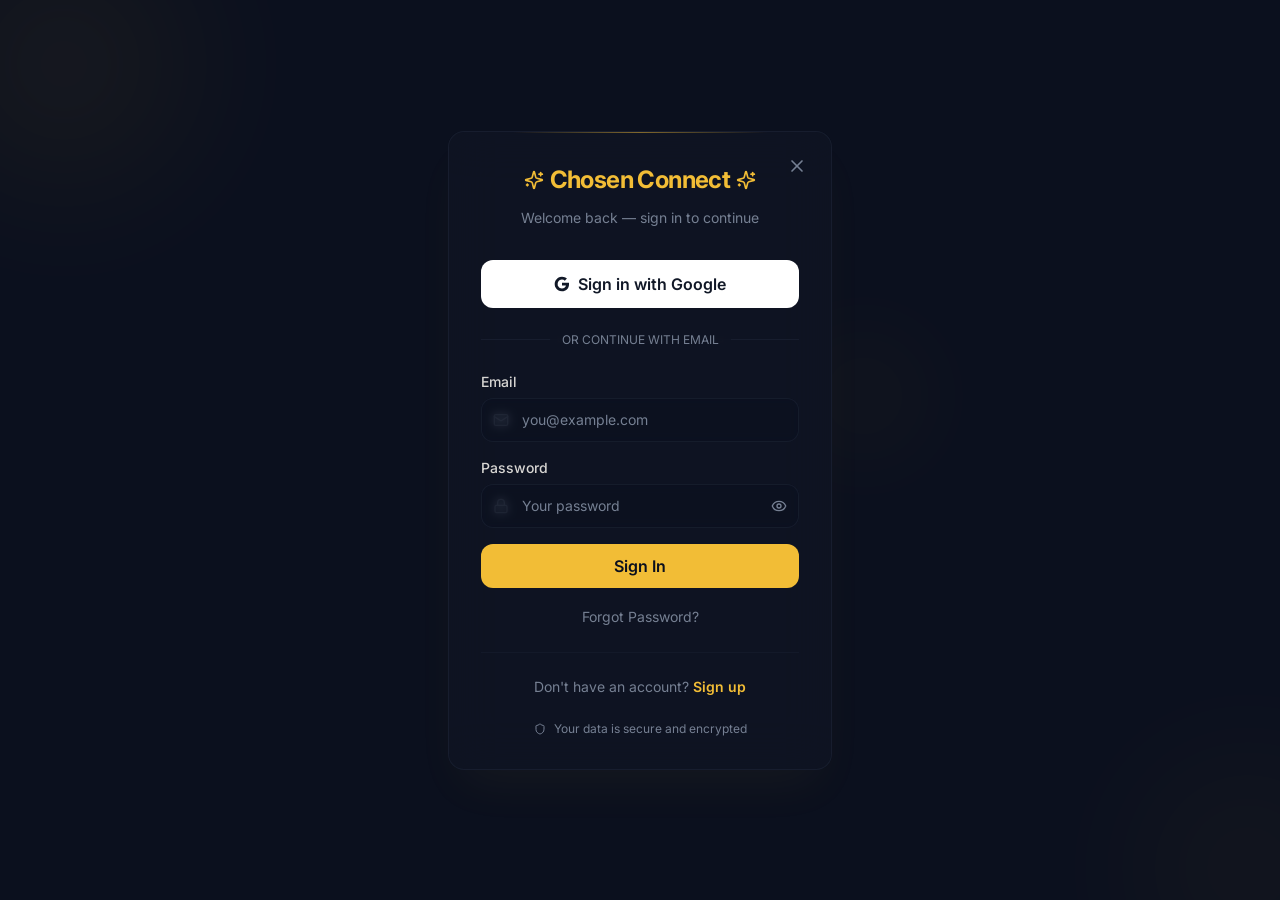
==== index.html @ 31641045 "Add files via upload" ====
<!doctype html>
<html lang="en">

  <head>
    <meta charset="UTF-8" />
    <meta
      name="viewport"
      content="width=device-width, initial-scale=1.0, maximum-scale=1" />
    <title>Chosen Connect</title>
    <link rel="icon" type="image/svg+xml" href="data:image/svg+xml,<svg xmlns='http://www.w3.org/2000/svg' viewBox='0 0 100 100'><rect fill='%231a1a2e' width='100' height='100'/><g transform='translate(50,50)'><path fill='%23D4AF37' d='M-15,-5 L-10,-15 L-5,-10 L0,-18 L5,-10 L10,-15 L15,-5 L10,0 L12,8 L-12,8 L-10,0 Z'/><rect x='-12' y='8' width='24' height='3' fill='%23D4AF37'/></g></svg>" />
    <link rel="preconnect" href="https://fonts.googleapis.com" />
    <link rel="preconnect" href="https://fonts.gstatic.com" crossorigin />
    <link href="https://fonts.googleapis.com/css2?family=Inter:wght@300;400;500;600;700&display=swap" rel="stylesheet" />
    <script type="module" crossorigin src="./assets/index-DVEfCYuj.js"></script>
    <link rel="modulepreload" crossorigin href="./assets/react-vendor-D-BCnCQG.js">
    <link rel="modulepreload" crossorigin href="./assets/ui-vendor-CUcoFWtq.js">
    <link rel="modulepreload" crossorigin href="./assets/icons-BESV6mR2.js">
    <link rel="modulepreload" crossorigin href="./assets/tanstack-D2A8nFX_.js">
    <link rel="modulepreload" crossorigin href="./assets/supabase-DZHWhJss.js">
    <link rel="stylesheet" crossorigin href="./assets/index-DbCmEwmo.css">
  </head>

  <body>
    <div id="root"></div>
  </body>

</html>
---- assets/index-DbCmEwmo.css ----
@import"https://fonts.googleapis.com/css2?family=Cinzel:wght@400;500;600;700&family=Crimson+Pro:ital,wght@0,300;0,400;0,600;1,400&family=Inter:wght@300;400;500;600;700&display=swap";*,:before,:after{--tw-border-spacing-x: 0;--tw-border-spacing-y: 0;--tw-translate-x: 0;--tw-translate-y: 0;--tw-rotate: 0;--tw-skew-x: 0;--tw-skew-y: 0;--tw-scale-x: 1;--tw-scale-y: 1;--tw-pan-x: ;--tw-pan-y: ;--tw-pinch-zoom: ;--tw-scroll-snap-strictness: proximity;--tw-gradient-from-position: ;--tw-gradient-via-position: ;--tw-gradient-to-position: ;--tw-ordinal: ;--tw-slashed-zero: ;--tw-numeric-figure: ;--tw-numeric-spacing: ;--tw-numeric-fraction: ;--tw-ring-inset: ;--tw-ring-offset-width: 0px;--tw-ring-offset-color: #fff;--tw-ring-color: rgb(59 130 246 / .5);--tw-ring-offset-shadow: 0 0 #0000;--tw-ring-shadow: 0 0 #0000;--tw-shadow: 0 0 #0000;--tw-shadow-colored: 0 0 #0000;--tw-blur: ;--tw-brightness: ;--tw-contrast: ;--tw-grayscale: ;--tw-hue-rotate: ;--tw-invert: ;--tw-saturate: ;--tw-sepia: ;--tw-drop-shadow: ;--tw-backdrop-blur: ;--tw-backdrop-brightness: ;--tw-backdrop-contrast: ;--tw-backdrop-grayscale: ;--tw-backdrop-hue-rotate: ;--tw-backdrop-invert: ;--tw-backdrop-opacity: ;--tw-backdrop-saturate: ;--tw-backdrop-sepia: ;--tw-contain-size: ;--tw-contain-layout: ;--tw-contain-paint: ;--tw-contain-style: }::backdrop{--tw-border-spacing-x: 0;--tw-border-spacing-y: 0;--tw-translate-x: 0;--tw-translate-y: 0;--tw-rotate: 0;--tw-skew-x: 0;--tw-skew-y: 0;--tw-scale-x: 1;--tw-scale-y: 1;--tw-pan-x: ;--tw-pan-y: ;--tw-pinch-zoom: ;--tw-scroll-snap-strictness: proximity;--tw-gradient-from-position: ;--tw-gradient-via-position: ;--tw-gradient-to-position: ;--tw-ordinal: ;--tw-slashed-zero: ;--tw-numeric-figure: ;--tw-numeric-spacing: ;--tw-numeric-fraction: ;--tw-ring-inset: ;--tw-ring-offset-width: 0px;--tw-ring-offset-color: #fff;--tw-ring-color: rgb(59 130 246 / .5);--tw-ring-offset-shadow: 0 0 #0000;--tw-ring-shadow: 0 0 #0000;--tw-shadow: 0 0 #0000;--tw-shadow-colored: 0 0 #0000;--tw-blur: ;--tw-brightness: ;--tw-contrast: ;--tw-grayscale: ;--tw-hue-rotate: ;--tw-invert: ;--tw-saturate: ;--tw-sepia: ;--tw-drop-shadow: ;--tw-backdrop-blur: ;--tw-backdrop-brightness: ;--tw-backdrop-contrast: ;--tw-backdrop-grayscale: ;--tw-backdrop-hue-rotate: ;--tw-backdrop-invert: ;--tw-backdrop-opacity: ;--tw-backdrop-saturate: ;--tw-backdrop-sepia: ;--tw-contain-size: ;--tw-contain-layout: ;--tw-contain-paint: ;--tw-contain-style: }*,:before,:after{box-sizing:border-box;border-width:0;border-style:solid;border-color:#e5e7eb}:before,:after{--tw-content: ""}html,:host{line-height:1.5;-webkit-text-size-adjust:100%;-moz-tab-size:4;-o-tab-size:4;tab-size:4;font-family:ui-sans-serif,system-ui,sans-serif,"Apple Color Emoji","Segoe UI Emoji",Segoe UI Symbol,"Noto Color Emoji";font-feature-settings:normal;font-variation-settings:normal;-webkit-tap-highlight-color:transparent}body{margin:0;line-height:inherit}hr{height:0;color:inherit;border-top-width:1px}abbr:where([title]){-webkit-text-decoration:underline dotted;text-decoration:underline dotted}h1,h2,h3,h4,h5,h6{font-size:inherit;font-weight:inherit}a{color:inherit;text-decoration:inherit}b,strong{font-weight:bolder}code,kbd,samp,pre{font-family:ui-monospace,SFMono-Regular,Menlo,Monaco,Consolas,Liberation Mono,Courier New,monospace;font-feature-settings:normal;font-variation-settings:normal;font-size:1em}small{font-size:80%}sub,sup{font-size:75%;line-height:0;position:relative;vertical-align:baseline}sub{bottom:-.25em}sup{top:-.5em}table{text-indent:0;border-color:inherit;border-collapse:collapse}button,input,optgroup,select,textarea{font-family:inherit;font-feature-settings:inherit;font-variation-settings:inherit;font-size:100%;font-weight:inherit;line-height:inherit;letter-spacing:inherit;color:inherit;margin:0;padding:0}button,select{text-transform:none}button,input:where([type=button]),input:where([type=reset]),input:where([type=submit]){-webkit-appearance:button;background-color:transparent;background-image:none}:-moz-focusring{outline:auto}:-moz-ui-invalid{box-shadow:none}progress{vertical-align:baseline}::-webkit-inner-spin-button,::-webkit-outer-spin-button{height:auto}[type=search]{-webkit-appearance:textfield;outline-offset:-2px}::-webkit-search-decoration{-webkit-appearance:none}::-webkit-file-upload-button{-webkit-appearance:button;font:inherit}summary{display:list-item}blockquote,dl,dd,h1,h2,h3,h4,h5,h6,hr,figure,p,pre{margin:0}fieldset{margin:0;padding:0}legend{padding:0}ol,ul,menu{list-style:none;margin:0;padding:0}dialog{padding:0}textarea{resize:vertical}input::-moz-placeholder,textarea::-moz-placeholder{opacity:1;color:#9ca3af}input::placeholder,textarea::placeholder{opacity:1;color:#9ca3af}button,[role=button]{cursor:pointer}:disabled{cursor:default}img,svg,video,canvas,audio,iframe,embed,object{display:block;vertical-align:middle}img,video{max-width:100%;height:auto}[hidden]:where(:not([hidden=until-found])){display:none}:root{--background: 224 45% 8%;--foreground: 42 15% 92%;--card: 224 40% 10%;--card-foreground: 42 15% 92%;--popover: 224 40% 10%;--popover-foreground: 42 15% 92%;--primary: 43 88% 58%;--primary-foreground: 224 45% 8%;--secondary: 224 35% 14%;--secondary-foreground: 42 10% 78%;--muted: 224 28% 18%;--muted-foreground: 220 12% 52%;--accent: 224 35% 16%;--accent-foreground: 42 15% 92%;--destructive: 0 72% 56%;--destructive-foreground: 42 15% 92%;--border: 224 28% 18%;--input: 224 30% 13%;--ring: 43 88% 58%;--radius: .625rem;--sidebar-background: 224 50% 6%;--sidebar-foreground: 42 15% 88%;--sidebar-primary: 43 88% 58%;--sidebar-primary-foreground: 224 45% 8%;--sidebar-accent: 224 35% 12%;--sidebar-accent-foreground: 42 15% 88%;--sidebar-border: 224 28% 15%;--sidebar-ring: 43 88% 58%;--gold-glow: 0 0 30px hsl(43 88% 58% / .12);--card-shadow: 0 4px 24px hsl(224 45% 4% / .6)}*{border-color:hsl(var(--border))}html{font-family:Inter,system-ui,sans-serif;-webkit-font-smoothing:antialiased;-moz-osx-font-smoothing:grayscale}body{background-color:hsl(var(--background));color:hsl(var(--foreground));background-image:radial-gradient(ellipse 80% 50% at 50% -20%,hsl(43 88% 58% / .04) 0%,transparent 60%),radial-gradient(ellipse 50% 80% at 100% 50%,hsl(224 45% 18% / .3) 0%,transparent 50%);background-attachment:fixed;min-height:100vh}::-webkit-scrollbar{width:5px;height:5px}::-webkit-scrollbar-track{background:hsl(var(--background))}::-webkit-scrollbar-thumb{background:hsl(var(--border));border-radius:99px}::-webkit-scrollbar-thumb:hover{background:hsl(var(--primary) / .4)}h1,h2,h3{letter-spacing:-.02em}::-moz-selection{background:#f2bd3640;color:hsl(var(--foreground))}::selection{background:#f2bd3640;color:hsl(var(--foreground))}.text-gold-gradient{background:linear-gradient(135deg,#f5cd66,#f0b00f,#e89c30);-webkit-background-clip:text;-webkit-text-fill-color:transparent;background-clip:text}input:focus-visible,textarea:focus-visible{box-shadow:0 0 0 2px hsl(var(--ring) / .35)}@keyframes shine{0%,to{left:-75%;opacity:0}50%{left:125%;opacity:1}}.fade-in{animation:fadeIn .4s ease both}@keyframes fadeIn{0%{opacity:0;transform:translateY(8px)}to{opacity:1;transform:translateY(0)}}@keyframes pulse-dot{0%,to{opacity:1;transform:scale(1)}50%{opacity:.6;transform:scale(1.3)}}.sr-only{position:absolute;width:1px;height:1px;padding:0;margin:-1px;overflow:hidden;clip:rect(0,0,0,0);white-space:nowrap;border-width:0}.pointer-events-none{pointer-events:none}.pointer-events-auto{pointer-events:auto}.visible{visibility:visible}.invisible{visibility:hidden}.fixed{position:fixed}.absolute{position:absolute}.relative{position:relative}.sticky{position:sticky}.inset-0{top:0;right:0;bottom:0;left:0}.inset-x-0{left:0;right:0}.inset-y-0{top:0;bottom:0}.-bottom-0\.5{bottom:-.125rem}.-bottom-12{bottom:-3rem}.-bottom-32{bottom:-8rem}.-left-12{left:-3rem}.-left-20{left:-5rem}.-left-32{left:-8rem}.-right-0\.5{right:-.125rem}.-right-1{right:-.25rem}.-right-12{right:-3rem}.-right-20{right:-5rem}.-right-32{right:-8rem}.-top-1{top:-.25rem}.-top-10{top:-2.5rem}.-top-12{top:-3rem}.-top-20{top:-5rem}.-top-32{top:-8rem}.bottom-0{bottom:0}.left-0{left:0}.left-1{left:.25rem}.left-1\/2{left:50%}.left-2{left:.5rem}.left-3{left:.75rem}.left-\[50\%\]{left:50%}.right-0{right:0}.right-1{right:.25rem}.right-1\/4{right:25%}.right-10{right:2.5rem}.right-2{right:.5rem}.right-3{right:.75rem}.right-4{right:1rem}.top-0{top:0}.top-1\.5{top:.375rem}.top-1\/2{top:50%}.top-1\/3{top:33.333333%}.top-2{top:.5rem}.top-3{top:.75rem}.top-3\.5{top:.875rem}.top-4{top:1rem}.top-\[1px\]{top:1px}.top-\[50\%\]{top:50%}.top-\[60\%\]{top:60%}.top-full{top:100%}.-z-10{z-index:-10}.z-10{z-index:10}.z-20{z-index:20}.z-30{z-index:30}.z-40{z-index:40}.z-50{z-index:50}.z-\[100\]{z-index:100}.z-\[1\]{z-index:1}.col-span-full{grid-column:1 / -1}.-mx-1{margin-left:-.25rem;margin-right:-.25rem}.mx-2{margin-left:.5rem;margin-right:.5rem}.mx-3\.5{margin-left:.875rem;margin-right:.875rem}.mx-auto{margin-left:auto;margin-right:auto}.my-0\.5{margin-top:.125rem;margin-bottom:.125rem}.my-1{margin-top:.25rem;margin-bottom:.25rem}.my-6{margin-top:1.5rem;margin-bottom:1.5rem}.-ml-4{margin-left:-1rem}.-mr-10{margin-right:-2.5rem}.-mt-0\.5{margin-top:-.125rem}.-mt-10{margin-top:-2.5rem}.-mt-16{margin-top:-4rem}.-mt-4{margin-top:-1rem}.mb-0\.5{margin-bottom:.125rem}.mb-1{margin-bottom:.25rem}.mb-1\.5{margin-bottom:.375rem}.mb-10{margin-bottom:2.5rem}.mb-2{margin-bottom:.5rem}.mb-3{margin-bottom:.75rem}.mb-4{margin-bottom:1rem}.mb-5{margin-bottom:1.25rem}.mb-6{margin-bottom:1.5rem}.mb-8{margin-bottom:2rem}.ml-1{margin-left:.25rem}.ml-1\.5{margin-left:.375rem}.ml-14{margin-left:3.5rem}.ml-2{margin-left:.5rem}.ml-auto{margin-left:auto}.mr-1{margin-right:.25rem}.mr-1\.5{margin-right:.375rem}.mr-2{margin-right:.5rem}.mr-3{margin-right:.75rem}.mt-0\.5{margin-top:.125rem}.mt-1{margin-top:.25rem}.mt-1\.5{margin-top:.375rem}.mt-2{margin-top:.5rem}.mt-20{margin-top:5rem}.mt-24{margin-top:6rem}.mt-3{margin-top:.75rem}.mt-4{margin-top:1rem}.mt-6{margin-top:1.5rem}.mt-auto{margin-top:auto}.line-clamp-2{overflow:hidden;display:-webkit-box;-webkit-box-orient:vertical;-webkit-line-clamp:2}.block{display:block}.inline-block{display:inline-block}.inline{display:inline}.flex{display:flex}.inline-flex{display:inline-flex}.table{display:table}.grid{display:grid}.hidden{display:none}.aspect-square{aspect-ratio:1 / 1}.aspect-video{aspect-ratio:16 / 9}.size-4{width:1rem;height:1rem}.h-1{height:.25rem}.h-1\.5{height:.375rem}.h-10{height:2.5rem}.h-11{height:2.75rem}.h-12{height:3rem}.h-14{height:3.5rem}.h-16{height:4rem}.h-2{height:.5rem}.h-2\.5{height:.625rem}.h-24{height:6rem}.h-28{height:7rem}.h-3{height:.75rem}.h-3\.5{height:.875rem}.h-32{height:8rem}.h-4{height:1rem}.h-44{height:11rem}.h-48{height:12rem}.h-5{height:1.25rem}.h-56{height:14rem}.h-6{height:1.5rem}.h-64{height:16rem}.h-7{height:1.75rem}.h-72{height:18rem}.h-8{height:2rem}.h-80{height:20rem}.h-9{height:2.25rem}.h-96{height:24rem}.h-\[1px\]{height:1px}.h-\[calc\(100vh-8rem\)\]{height:calc(100vh - 8rem)}.h-\[var\(--radix-navigation-menu-viewport-height\)\]{height:var(--radix-navigation-menu-viewport-height)}.h-\[var\(--radix-select-trigger-height\)\]{height:var(--radix-select-trigger-height)}.h-auto{height:auto}.h-full{height:100%}.h-px{height:1px}.h-screen{height:100vh}.h-svh{height:100svh}.max-h-24{max-height:6rem}.max-h-36{max-height:9rem}.max-h-48{max-height:12rem}.max-h-80{max-height:20rem}.max-h-96{max-height:24rem}.max-h-\[300px\]{max-height:300px}.max-h-\[400px\]{max-height:400px}.max-h-\[90vh\]{max-height:90vh}.max-h-screen{max-height:100vh}.min-h-0{min-height:0px}.min-h-12{min-height:3rem}.min-h-20{min-height:5rem}.min-h-24{min-height:6rem}.min-h-32{min-height:8rem}.min-h-40{min-height:10rem}.min-h-48{min-height:12rem}.min-h-\[36px\]{min-height:36px}.min-h-\[400px\]{min-height:400px}.min-h-\[80px\]{min-height:80px}.min-h-screen{min-height:100vh}.min-h-svh{min-height:100svh}.w-0{width:0px}.w-1{width:.25rem}.w-10{width:2.5rem}.w-11{width:2.75rem}.w-12{width:3rem}.w-14{width:3.5rem}.w-16{width:4rem}.w-2{width:.5rem}.w-2\.5{width:.625rem}.w-2\/3{width:66.666667%}.w-20{width:5rem}.w-28{width:7rem}.w-3{width:.75rem}.w-3\.5{width:.875rem}.w-3\/4{width:75%}.w-32{width:8rem}.w-4{width:1rem}.w-48{width:12rem}.w-5{width:1.25rem}.w-56{width:14rem}.w-6{width:1.5rem}.w-64{width:16rem}.w-7{width:1.75rem}.w-72{width:18rem}.w-8{width:2rem}.w-80{width:20rem}.w-9{width:2.25rem}.w-96{width:24rem}.w-\[--sidebar-width\]{width:var(--sidebar-width)}.w-\[100px\]{width:100px}.w-\[1px\]{width:1px}.w-auto{width:auto}.w-full{width:100%}.w-max{width:-moz-max-content;width:max-content}.w-px{width:1px}.min-w-0{min-width:0px}.min-w-5{min-width:1.25rem}.min-w-\[12rem\]{min-width:12rem}.min-w-\[8rem\]{min-width:8rem}.min-w-\[var\(--radix-select-trigger-width\)\]{min-width:var(--radix-select-trigger-width)}.min-w-max{min-width:-moz-max-content;min-width:max-content}.max-w-2xl{max-width:42rem}.max-w-3xl{max-width:48rem}.max-w-4xl{max-width:56rem}.max-w-5xl{max-width:64rem}.max-w-6xl{max-width:72rem}.max-w-7xl{max-width:80rem}.max-w-\[--skeleton-width\]{max-width:var(--skeleton-width)}.max-w-\[75\%\]{max-width:75%}.max-w-lg{max-width:32rem}.max-w-max{max-width:-moz-max-content;max-width:max-content}.max-w-md{max-width:28rem}.max-w-sm{max-width:24rem}.max-w-xs{max-width:20rem}.flex-1{flex:1 1 0%}.flex-shrink-0,.shrink-0{flex-shrink:0}.grow{flex-grow:1}.grow-0{flex-grow:0}.basis-full{flex-basis:100%}.caption-bottom{caption-side:bottom}.border-collapse{border-collapse:collapse}.-translate-x-1\/2{--tw-translate-x: -50%;transform:translate(var(--tw-translate-x),var(--tw-translate-y)) rotate(var(--tw-rotate)) skew(var(--tw-skew-x)) skewY(var(--tw-skew-y)) scaleX(var(--tw-scale-x)) scaleY(var(--tw-scale-y))}.-translate-x-full{--tw-translate-x: -100%;transform:translate(var(--tw-translate-x),var(--tw-translate-y)) rotate(var(--tw-rotate)) skew(var(--tw-skew-x)) skewY(var(--tw-skew-y)) scaleX(var(--tw-scale-x)) scaleY(var(--tw-scale-y))}.-translate-x-px{--tw-translate-x: -1px;transform:translate(var(--tw-translate-x),var(--tw-translate-y)) rotate(var(--tw-rotate)) skew(var(--tw-skew-x)) skewY(var(--tw-skew-y)) scaleX(var(--tw-scale-x)) scaleY(var(--tw-scale-y))}.-translate-y-1\/2{--tw-translate-y: -50%;transform:translate(var(--tw-translate-x),var(--tw-translate-y)) rotate(var(--tw-rotate)) skew(var(--tw-skew-x)) skewY(var(--tw-skew-y)) scaleX(var(--tw-scale-x)) scaleY(var(--tw-scale-y))}.translate-x-0{--tw-translate-x: 0px;transform:translate(var(--tw-translate-x),var(--tw-translate-y)) rotate(var(--tw-rotate)) skew(var(--tw-skew-x)) skewY(var(--tw-skew-y)) scaleX(var(--tw-scale-x)) scaleY(var(--tw-scale-y))}.translate-x-\[-50\%\]{--tw-translate-x: -50%;transform:translate(var(--tw-translate-x),var(--tw-translate-y)) rotate(var(--tw-rotate)) skew(var(--tw-skew-x)) skewY(var(--tw-skew-y)) scaleX(var(--tw-scale-x)) scaleY(var(--tw-scale-y))}.translate-x-px{--tw-translate-x: 1px;transform:translate(var(--tw-translate-x),var(--tw-translate-y)) rotate(var(--tw-rotate)) skew(var(--tw-skew-x)) skewY(var(--tw-skew-y)) scaleX(var(--tw-scale-x)) scaleY(var(--tw-scale-y))}.translate-y-0{--tw-translate-y: 0px;transform:translate(var(--tw-translate-x),var(--tw-translate-y)) rotate(var(--tw-rotate)) skew(var(--tw-skew-x)) skewY(var(--tw-skew-y)) scaleX(var(--tw-scale-x)) scaleY(var(--tw-scale-y))}.translate-y-2{--tw-translate-y: .5rem;transform:translate(var(--tw-translate-x),var(--tw-translate-y)) rotate(var(--tw-rotate)) skew(var(--tw-skew-x)) skewY(var(--tw-skew-y)) scaleX(var(--tw-scale-x)) scaleY(var(--tw-scale-y))}.translate-y-4{--tw-translate-y: 1rem;transform:translate(var(--tw-translate-x),var(--tw-translate-y)) rotate(var(--tw-rotate)) skew(var(--tw-skew-x)) skewY(var(--tw-skew-y)) scaleX(var(--tw-scale-x)) scaleY(var(--tw-scale-y))}.translate-y-8{--tw-translate-y: 2rem;transform:translate(var(--tw-translate-x),var(--tw-translate-y)) rotate(var(--tw-rotate)) skew(var(--tw-skew-x)) skewY(var(--tw-skew-y)) scaleX(var(--tw-scale-x)) scaleY(var(--tw-scale-y))}.translate-y-\[-50\%\]{--tw-translate-y: -50%;transform:translate(var(--tw-translate-x),var(--tw-translate-y)) rotate(var(--tw-rotate)) skew(var(--tw-skew-x)) skewY(var(--tw-skew-y)) scaleX(var(--tw-scale-x)) scaleY(var(--tw-scale-y))}.rotate-45{--tw-rotate: 45deg;transform:translate(var(--tw-translate-x),var(--tw-translate-y)) rotate(var(--tw-rotate)) skew(var(--tw-skew-x)) skewY(var(--tw-skew-y)) scaleX(var(--tw-scale-x)) scaleY(var(--tw-scale-y))}.rotate-90{--tw-rotate: 90deg;transform:translate(var(--tw-translate-x),var(--tw-translate-y)) rotate(var(--tw-rotate)) skew(var(--tw-skew-x)) skewY(var(--tw-skew-y)) scaleX(var(--tw-scale-x)) scaleY(var(--tw-scale-y))}.scale-100{--tw-scale-x: 1;--tw-scale-y: 1;transform:translate(var(--tw-translate-x),var(--tw-translate-y)) rotate(var(--tw-rotate)) skew(var(--tw-skew-x)) skewY(var(--tw-skew-y)) scaleX(var(--tw-scale-x)) scaleY(var(--tw-scale-y))}.scale-110{--tw-scale-x: 1.1;--tw-scale-y: 1.1;transform:translate(var(--tw-translate-x),var(--tw-translate-y)) rotate(var(--tw-rotate)) skew(var(--tw-skew-x)) skewY(var(--tw-skew-y)) scaleX(var(--tw-scale-x)) scaleY(var(--tw-scale-y))}.scale-95{--tw-scale-x: .95;--tw-scale-y: .95;transform:translate(var(--tw-translate-x),var(--tw-translate-y)) rotate(var(--tw-rotate)) skew(var(--tw-skew-x)) skewY(var(--tw-skew-y)) scaleX(var(--tw-scale-x)) scaleY(var(--tw-scale-y))}.transform{transform:translate(var(--tw-translate-x),var(--tw-translate-y)) rotate(var(--tw-rotate)) skew(var(--tw-skew-x)) skewY(var(--tw-skew-y)) scaleX(var(--tw-scale-x)) scaleY(var(--tw-scale-y))}@keyframes fade-in{0%{opacity:0;transform:translateY(10px)}to{opacity:1;transform:translateY(0)}}.animate-fade-in{animation:fade-in .5s ease-out both}@keyframes fade-in-down{0%{opacity:0;transform:translateY(-12px)}to{opacity:1;transform:translateY(0)}}.animate-fade-in-down{animation:fade-in-down .4s ease-out both}@keyframes fade-in-left{0%{opacity:0;transform:translate(-16px)}to{opacity:1;transform:translate(0)}}.animate-fade-in-left{animation:fade-in-left .5s ease-out both}@keyframes fade-in-right{0%{opacity:0;transform:translate(16px)}to{opacity:1;transform:translate(0)}}.animate-fade-in-right{animation:fade-in-right .5s ease-out both}@keyframes fade-in-up{0%{opacity:0;transform:translateY(24px)}to{opacity:1;transform:translateY(0)}}.animate-fade-in-up{animation:fade-in-up .6s ease-out both}@keyframes float{0%,to{transform:translateY(0)}50%{transform:translateY(-6px)}}.animate-float{animation:float 3s ease-in-out infinite}@keyframes pulse{50%{opacity:.5}}.animate-pulse{animation:pulse 2s cubic-bezier(.4,0,.6,1) infinite}@keyframes pulse-glow{0%,to{box-shadow:0 0 8px #fbbd234d}50%{box-shadow:0 0 20px 4px #fbbd2380}}.animate-pulse-glow{animation:pulse-glow 2s ease-in-out infinite}@keyframes scale-in{0%{opacity:0;transform:scale(.95)}to{opacity:1;transform:scale(1)}}.animate-scale-in{animation:scale-in .4s ease-out both}@keyframes spin{to{transform:rotate(360deg)}}.animate-spin{animation:spin 1s linear infinite}.cursor-default{cursor:default}.cursor-not-allowed{cursor:not-allowed}.cursor-pointer{cursor:pointer}.touch-none{touch-action:none}.select-none{-webkit-user-select:none;-moz-user-select:none;user-select:none}.resize-none{resize:none}.list-disc{list-style-type:disc}.list-none{list-style-type:none}.grid-cols-1{grid-template-columns:repeat(1,minmax(0,1fr))}.grid-cols-2{grid-template-columns:repeat(2,minmax(0,1fr))}.grid-cols-3{grid-template-columns:repeat(3,minmax(0,1fr))}.flex-row{flex-direction:row}.flex-col{flex-direction:column}.flex-col-reverse{flex-direction:column-reverse}.flex-wrap{flex-wrap:wrap}.items-start{align-items:flex-start}.items-end{align-items:flex-end}.items-center{align-items:center}.items-stretch{align-items:stretch}.justify-start{justify-content:flex-start}.justify-end{justify-content:flex-end}.justify-center{justify-content:center}.justify-between{justify-content:space-between}.gap-0{gap:0px}.gap-1{gap:.25rem}.gap-1\.5{gap:.375rem}.gap-2{gap:.5rem}.gap-2\.5{gap:.625rem}.gap-3{gap:.75rem}.gap-4{gap:1rem}.gap-6{gap:1.5rem}.gap-8{gap:2rem}.space-x-1>:not([hidden])~:not([hidden]){--tw-space-x-reverse: 0;margin-right:calc(.25rem * var(--tw-space-x-reverse));margin-left:calc(.25rem * calc(1 - var(--tw-space-x-reverse)))}.space-x-4>:not([hidden])~:not([hidden]){--tw-space-x-reverse: 0;margin-right:calc(1rem * var(--tw-space-x-reverse));margin-left:calc(1rem * calc(1 - var(--tw-space-x-reverse)))}.space-y-0\.5>:not([hidden])~:not([hidden]){--tw-space-y-reverse: 0;margin-top:calc(.125rem * calc(1 - var(--tw-space-y-reverse)));margin-bottom:calc(.125rem * var(--tw-space-y-reverse))}.space-y-1>:not([hidden])~:not([hidden]){--tw-space-y-reverse: 0;margin-top:calc(.25rem * calc(1 - var(--tw-space-y-reverse)));margin-bottom:calc(.25rem * var(--tw-space-y-reverse))}.space-y-1\.5>:not([hidden])~:not([hidden]){--tw-space-y-reverse: 0;margin-top:calc(.375rem * calc(1 - var(--tw-space-y-reverse)));margin-bottom:calc(.375rem * var(--tw-space-y-reverse))}.space-y-12>:not([hidden])~:not([hidden]){--tw-space-y-reverse: 0;margin-top:calc(3rem * calc(1 - var(--tw-space-y-reverse)));margin-bottom:calc(3rem * var(--tw-space-y-reverse))}.space-y-2>:not([hidden])~:not([hidden]){--tw-space-y-reverse: 0;margin-top:calc(.5rem * calc(1 - var(--tw-space-y-reverse)));margin-bottom:calc(.5rem * var(--tw-space-y-reverse))}.space-y-3>:not([hidden])~:not([hidden]){--tw-space-y-reverse: 0;margin-top:calc(.75rem * calc(1 - var(--tw-space-y-reverse)));margin-bottom:calc(.75rem * var(--tw-space-y-reverse))}.space-y-4>:not([hidden])~:not([hidden]){--tw-space-y-reverse: 0;margin-top:calc(1rem * calc(1 - var(--tw-space-y-reverse)));margin-bottom:calc(1rem * var(--tw-space-y-reverse))}.space-y-5>:not([hidden])~:not([hidden]){--tw-space-y-reverse: 0;margin-top:calc(1.25rem * calc(1 - var(--tw-space-y-reverse)));margin-bottom:calc(1.25rem * var(--tw-space-y-reverse))}.space-y-6>:not([hidden])~:not([hidden]){--tw-space-y-reverse: 0;margin-top:calc(1.5rem * calc(1 - var(--tw-space-y-reverse)));margin-bottom:calc(1.5rem * var(--tw-space-y-reverse))}.space-y-8>:not([hidden])~:not([hidden]){--tw-space-y-reverse: 0;margin-top:calc(2rem * calc(1 - var(--tw-space-y-reverse)));margin-bottom:calc(2rem * var(--tw-space-y-reverse))}.overflow-auto{overflow:auto}.overflow-hidden{overflow:hidden}.overflow-x-auto{overflow-x:auto}.overflow-y-auto{overflow-y:auto}.overflow-x-hidden{overflow-x:hidden}.truncate{overflow:hidden;text-overflow:ellipsis;white-space:nowrap}.whitespace-nowrap{white-space:nowrap}.whitespace-pre-wrap{white-space:pre-wrap}.break-words{overflow-wrap:break-word}.rounded{border-radius:.25rem}.rounded-2xl{border-radius:1rem}.rounded-\[2px\]{border-radius:2px}.rounded-\[inherit\]{border-radius:inherit}.rounded-full{border-radius:9999px}.rounded-lg{border-radius:var(--radius)}.rounded-md{border-radius:calc(var(--radius) - 2px)}.rounded-sm{border-radius:calc(var(--radius) - 4px)}.rounded-xl{border-radius:.75rem}.rounded-t-\[10px\]{border-top-left-radius:10px;border-top-right-radius:10px}.rounded-bl-md{border-bottom-left-radius:calc(var(--radius) - 2px)}.rounded-br-md{border-bottom-right-radius:calc(var(--radius) - 2px)}.rounded-tl-sm{border-top-left-radius:calc(var(--radius) - 4px)}.border{border-width:1px}.border-0{border-width:0px}.border-2{border-width:2px}.border-4{border-width:4px}.border-\[1\.5px\]{border-width:1.5px}.border-y{border-top-width:1px;border-bottom-width:1px}.border-b{border-bottom-width:1px}.border-l{border-left-width:1px}.border-l-2{border-left-width:2px}.border-l-4{border-left-width:4px}.border-r{border-right-width:1px}.border-t{border-top-width:1px}.border-dashed{border-style:dashed}.border-\[--color-border\]{border-color:var(--color-border)}.border-amber-500{--tw-border-opacity: 1;border-color:rgb(245 158 11 / var(--tw-border-opacity, 1))}.border-amber-500\/20{border-color:#f59e0b33}.border-amber-500\/25{border-color:#f59e0b40}.border-amber-500\/30{border-color:#f59e0b4d}.border-amber-600\/30{border-color:#d977064d}.border-amber-800\/50{border-color:#92400e80}.border-amber-900\/30{border-color:#78350f4d}.border-background{border-color:hsl(var(--background))}.border-blue-500\/20{border-color:#3b82f633}.border-blue-500\/30{border-color:#3b82f64d}.border-border{border-color:hsl(var(--border))}.border-border\/10{border-color:hsl(var(--border) / .1)}.border-border\/20{border-color:hsl(var(--border) / .2)}.border-border\/30{border-color:hsl(var(--border) / .3)}.border-border\/40{border-color:hsl(var(--border) / .4)}.border-border\/50{border-color:hsl(var(--border) / .5)}.border-border\/60{border-color:hsl(var(--border) / .6)}.border-destructive{border-color:hsl(var(--destructive))}.border-destructive\/30{border-color:hsl(var(--destructive) / .3)}.border-destructive\/50{border-color:hsl(var(--destructive) / .5)}.border-emerald-500\/20{border-color:#10b98133}.border-emerald-500\/25{border-color:#10b98140}.border-emerald-500\/30{border-color:#10b9814d}.border-green-500{--tw-border-opacity: 1;border-color:rgb(34 197 94 / var(--tw-border-opacity, 1))}.border-green-500\/25{border-color:#22c55e40}.border-green-500\/30{border-color:#22c55e4d}.border-indigo-500\/30{border-color:#6366f14d}.border-input{border-color:hsl(var(--input))}.border-orange-500\/30{border-color:#f973164d}.border-pink-500\/30{border-color:#ec48994d}.border-primary{border-color:hsl(var(--primary))}.border-primary\/10{border-color:hsl(var(--primary) / .1)}.border-primary\/20{border-color:hsl(var(--primary) / .2)}.border-primary\/25{border-color:hsl(var(--primary) / .25)}.border-primary\/30{border-color:hsl(var(--primary) / .3)}.border-primary\/50{border-color:hsl(var(--primary) / .5)}.border-purple-500\/25{border-color:#a855f740}.border-purple-500\/30{border-color:#a855f74d}.border-red-500\/25{border-color:#ef444440}.border-red-500\/30{border-color:#ef44444d}.border-sidebar-border{border-color:hsl(var(--sidebar-border))}.border-slate-700{--tw-border-opacity: 1;border-color:rgb(51 65 85 / var(--tw-border-opacity, 1))}.border-teal-500\/30{border-color:#14b8a64d}.border-transparent{border-color:transparent}.border-yellow-500\/25{border-color:#eab30840}.border-l-transparent{border-left-color:transparent}.border-t-transparent{border-top-color:transparent}.bg-\[--color-bg\]{background-color:var(--color-bg)}.bg-accent{background-color:hsl(var(--accent))}.bg-accent\/30{background-color:hsl(var(--accent) / .3)}.bg-accent\/40{background-color:hsl(var(--accent) / .4)}.bg-accent\/50{background-color:hsl(var(--accent) / .5)}.bg-amber-500\/10{background-color:#f59e0b1a}.bg-amber-500\/15{background-color:#f59e0b26}.bg-amber-500\/20{background-color:#f59e0b33}.bg-amber-600{--tw-bg-opacity: 1;background-color:rgb(217 119 6 / var(--tw-bg-opacity, 1))}.bg-amber-600\/10{background-color:#d977061a}.bg-amber-600\/20{background-color:#d9770633}.bg-background{background-color:hsl(var(--background))}.bg-background\/20{background-color:hsl(var(--background) / .2)}.bg-background\/30{background-color:hsl(var(--background) / .3)}.bg-background\/50{background-color:hsl(var(--background) / .5)}.bg-background\/80{background-color:hsl(var(--background) / .8)}.bg-background\/90{background-color:hsl(var(--background) / .9)}.bg-black\/60{background-color:#0009}.bg-black\/80{background-color:#000c}.bg-blue-500\/10{background-color:#3b82f61a}.bg-blue-500\/20{background-color:#3b82f633}.bg-blue-500\/5{background-color:#3b82f60d}.bg-border{background-color:hsl(var(--border))}.bg-card{background-color:hsl(var(--card))}.bg-card\/80{background-color:hsl(var(--card) / .8)}.bg-destructive{background-color:hsl(var(--destructive))}.bg-destructive\/20{background-color:hsl(var(--destructive) / .2)}.bg-destructive\/5{background-color:hsl(var(--destructive) / .05)}.bg-emerald-500\/10{background-color:#10b9811a}.bg-emerald-500\/15{background-color:#10b98126}.bg-emerald-500\/20{background-color:#10b98133}.bg-emerald-600{--tw-bg-opacity: 1;background-color:rgb(5 150 105 / var(--tw-bg-opacity, 1))}.bg-foreground{background-color:hsl(var(--foreground))}.bg-green-500\/15{background-color:#22c55e26}.bg-green-500\/20{background-color:#22c55e33}.bg-green-600{--tw-bg-opacity: 1;background-color:rgb(22 163 74 / var(--tw-bg-opacity, 1))}.bg-green-600\/20{background-color:#16a34a33}.bg-muted{background-color:hsl(var(--muted))}.bg-muted\/50{background-color:hsl(var(--muted) / .5)}.bg-popover{background-color:hsl(var(--popover))}.bg-primary{background-color:hsl(var(--primary))}.bg-primary\/10{background-color:hsl(var(--primary) / .1)}.bg-primary\/15{background-color:hsl(var(--primary) / .15)}.bg-primary\/20{background-color:hsl(var(--primary) / .2)}.bg-primary\/5{background-color:hsl(var(--primary) / .05)}.bg-purple-500\/10{background-color:#a855f71a}.bg-purple-500\/15{background-color:#a855f726}.bg-red-500\/15{background-color:#ef444426}.bg-secondary{background-color:hsl(var(--secondary))}.bg-secondary\/30{background-color:hsl(var(--secondary) / .3)}.bg-secondary\/40{background-color:hsl(var(--secondary) / .4)}.bg-secondary\/50{background-color:hsl(var(--secondary) / .5)}.bg-sidebar{background-color:hsl(var(--sidebar-background))}.bg-sidebar-border{background-color:hsl(var(--sidebar-border))}.bg-slate-700{--tw-bg-opacity: 1;background-color:rgb(51 65 85 / var(--tw-bg-opacity, 1))}.bg-slate-800{--tw-bg-opacity: 1;background-color:rgb(30 41 59 / var(--tw-bg-opacity, 1))}.bg-slate-800\/50{background-color:#1e293b80}.bg-slate-800\/60{background-color:#1e293b99}.bg-slate-900{--tw-bg-opacity: 1;background-color:rgb(15 23 42 / var(--tw-bg-opacity, 1))}.bg-transparent{background-color:transparent}.bg-white{--tw-bg-opacity: 1;background-color:rgb(255 255 255 / var(--tw-bg-opacity, 1))}.bg-yellow-500\/15{background-color:#eab30826}.bg-gradient-to-b{background-image:linear-gradient(to bottom,var(--tw-gradient-stops))}.bg-gradient-to-br{background-image:linear-gradient(to bottom right,var(--tw-gradient-stops))}.bg-gradient-to-r{background-image:linear-gradient(to right,var(--tw-gradient-stops))}.bg-gradient-to-t{background-image:linear-gradient(to top,var(--tw-gradient-stops))}.from-amber-500{--tw-gradient-from: #f59e0b var(--tw-gradient-from-position);--tw-gradient-to: rgb(245 158 11 / 0) var(--tw-gradient-to-position);--tw-gradient-stops: var(--tw-gradient-from), var(--tw-gradient-to)}.from-amber-500\/20{--tw-gradient-from: rgb(245 158 11 / .2) var(--tw-gradient-from-position);--tw-gradient-to: rgb(245 158 11 / 0) var(--tw-gradient-to-position);--tw-gradient-stops: var(--tw-gradient-from), var(--tw-gradient-to)}.from-amber-600{--tw-gradient-from: #d97706 var(--tw-gradient-from-position);--tw-gradient-to: rgb(217 119 6 / 0) var(--tw-gradient-to-position);--tw-gradient-stops: var(--tw-gradient-from), var(--tw-gradient-to)}.from-amber-950\/30{--tw-gradient-from: rgb(69 26 3 / .3) var(--tw-gradient-from-position);--tw-gradient-to: rgb(69 26 3 / 0) var(--tw-gradient-to-position);--tw-gradient-stops: var(--tw-gradient-from), var(--tw-gradient-to)}.from-background\/80{--tw-gradient-from: hsl(var(--background) / .8) var(--tw-gradient-from-position);--tw-gradient-to: hsl(var(--background) / 0) var(--tw-gradient-to-position);--tw-gradient-stops: var(--tw-gradient-from), var(--tw-gradient-to)}.from-blue-500\/20{--tw-gradient-from: rgb(59 130 246 / .2) var(--tw-gradient-from-position);--tw-gradient-to: rgb(59 130 246 / 0) var(--tw-gradient-to-position);--tw-gradient-stops: var(--tw-gradient-from), var(--tw-gradient-to)}.from-card{--tw-gradient-from: hsl(var(--card)) var(--tw-gradient-from-position);--tw-gradient-to: hsl(var(--card) / 0) var(--tw-gradient-to-position);--tw-gradient-stops: var(--tw-gradient-from), var(--tw-gradient-to)}.from-emerald-500\/20{--tw-gradient-from: rgb(16 185 129 / .2) var(--tw-gradient-from-position);--tw-gradient-to: rgb(16 185 129 / 0) var(--tw-gradient-to-position);--tw-gradient-stops: var(--tw-gradient-from), var(--tw-gradient-to)}.from-indigo-500\/20{--tw-gradient-from: rgb(99 102 241 / .2) var(--tw-gradient-from-position);--tw-gradient-to: rgb(99 102 241 / 0) var(--tw-gradient-to-position);--tw-gradient-stops: var(--tw-gradient-from), var(--tw-gradient-to)}.from-orange-500\/20{--tw-gradient-from: rgb(249 115 22 / .2) var(--tw-gradient-from-position);--tw-gradient-to: rgb(249 115 22 / 0) var(--tw-gradient-to-position);--tw-gradient-stops: var(--tw-gradient-from), var(--tw-gradient-to)}.from-pink-500\/20{--tw-gradient-from: rgb(236 72 153 / .2) var(--tw-gradient-from-position);--tw-gradient-to: rgb(236 72 153 / 0) var(--tw-gradient-to-position);--tw-gradient-stops: var(--tw-gradient-from), var(--tw-gradient-to)}.from-primary{--tw-gradient-from: hsl(var(--primary)) var(--tw-gradient-from-position);--tw-gradient-to: hsl(var(--primary) / 0) var(--tw-gradient-to-position);--tw-gradient-stops: var(--tw-gradient-from), var(--tw-gradient-to)}.from-primary\/10{--tw-gradient-from: hsl(var(--primary) / .1) var(--tw-gradient-from-position);--tw-gradient-to: hsl(var(--primary) / 0) var(--tw-gradient-to-position);--tw-gradient-stops: var(--tw-gradient-from), var(--tw-gradient-to)}.from-primary\/15{--tw-gradient-from: hsl(var(--primary) / .15) var(--tw-gradient-from-position);--tw-gradient-to: hsl(var(--primary) / 0) var(--tw-gradient-to-position);--tw-gradient-stops: var(--tw-gradient-from), var(--tw-gradient-to)}.from-primary\/20{--tw-gradient-from: hsl(var(--primary) / .2) var(--tw-gradient-from-position);--tw-gradient-to: hsl(var(--primary) / 0) var(--tw-gradient-to-position);--tw-gradient-stops: var(--tw-gradient-from), var(--tw-gradient-to)}.from-primary\/30{--tw-gradient-from: hsl(var(--primary) / .3) var(--tw-gradient-from-position);--tw-gradient-to: hsl(var(--primary) / 0) var(--tw-gradient-to-position);--tw-gradient-stops: var(--tw-gradient-from), var(--tw-gradient-to)}.from-primary\/40{--tw-gradient-from: hsl(var(--primary) / .4) var(--tw-gradient-from-position);--tw-gradient-to: hsl(var(--primary) / 0) var(--tw-gradient-to-position);--tw-gradient-stops: var(--tw-gradient-from), var(--tw-gradient-to)}.from-primary\/5{--tw-gradient-from: hsl(var(--primary) / .05) var(--tw-gradient-from-position);--tw-gradient-to: hsl(var(--primary) / 0) var(--tw-gradient-to-position);--tw-gradient-stops: var(--tw-gradient-from), var(--tw-gradient-to)}.from-purple-500\/20{--tw-gradient-from: rgb(168 85 247 / .2) var(--tw-gradient-from-position);--tw-gradient-to: rgb(168 85 247 / 0) var(--tw-gradient-to-position);--tw-gradient-stops: var(--tw-gradient-from), var(--tw-gradient-to)}.from-red-500\/20{--tw-gradient-from: rgb(239 68 68 / .2) var(--tw-gradient-from-position);--tw-gradient-to: rgb(239 68 68 / 0) var(--tw-gradient-to-position);--tw-gradient-stops: var(--tw-gradient-from), var(--tw-gradient-to)}.from-slate-900{--tw-gradient-from: #0f172a var(--tw-gradient-from-position);--tw-gradient-to: rgb(15 23 42 / 0) var(--tw-gradient-to-position);--tw-gradient-stops: var(--tw-gradient-from), var(--tw-gradient-to)}.from-slate-950{--tw-gradient-from: #020617 var(--tw-gradient-from-position);--tw-gradient-to: rgb(2 6 23 / 0) var(--tw-gradient-to-position);--tw-gradient-stops: var(--tw-gradient-from), var(--tw-gradient-to)}.from-teal-500\/20{--tw-gradient-from: rgb(20 184 166 / .2) var(--tw-gradient-from-position);--tw-gradient-to: rgb(20 184 166 / 0) var(--tw-gradient-to-position);--tw-gradient-stops: var(--tw-gradient-from), var(--tw-gradient-to)}.from-transparent{--tw-gradient-from: transparent var(--tw-gradient-from-position);--tw-gradient-to: rgb(0 0 0 / 0) var(--tw-gradient-to-position);--tw-gradient-stops: var(--tw-gradient-from), var(--tw-gradient-to)}.via-amber-500{--tw-gradient-to: rgb(245 158 11 / 0) var(--tw-gradient-to-position);--tw-gradient-stops: var(--tw-gradient-from), #f59e0b var(--tw-gradient-via-position), var(--tw-gradient-to)}.via-amber-600\/30{--tw-gradient-to: rgb(217 119 6 / 0) var(--tw-gradient-to-position);--tw-gradient-stops: var(--tw-gradient-from), rgb(217 119 6 / .3) var(--tw-gradient-via-position), var(--tw-gradient-to)}.via-primary\/5{--tw-gradient-to: hsl(var(--primary) / 0) var(--tw-gradient-to-position);--tw-gradient-stops: var(--tw-gradient-from), hsl(var(--primary) / .05) var(--tw-gradient-via-position), var(--tw-gradient-to)}.via-slate-800{--tw-gradient-to: rgb(30 41 59 / 0) var(--tw-gradient-to-position);--tw-gradient-stops: var(--tw-gradient-from), #1e293b var(--tw-gradient-via-position), var(--tw-gradient-to)}.via-slate-950{--tw-gradient-to: rgb(2 6 23 / 0) var(--tw-gradient-to-position);--tw-gradient-stops: var(--tw-gradient-from), #020617 var(--tw-gradient-via-position), var(--tw-gradient-to)}.to-amber-500\/10{--tw-gradient-to: rgb(245 158 11 / .1) var(--tw-gradient-to-position)}.to-amber-600{--tw-gradient-to: #d97706 var(--tw-gradient-to-position)}.to-amber-600\/10{--tw-gradient-to: rgb(217 119 6 / .1) var(--tw-gradient-to-position)}.to-amber-600\/20{--tw-gradient-to: rgb(217 119 6 / .2) var(--tw-gradient-to-position)}.to-amber-600\/30{--tw-gradient-to: rgb(217 119 6 / .3) var(--tw-gradient-to-position)}.to-amber-900\/20{--tw-gradient-to: rgb(120 53 15 / .2) var(--tw-gradient-to-position)}.to-background{--tw-gradient-to: hsl(var(--background)) var(--tw-gradient-to-position)}.to-black{--tw-gradient-to: #000 var(--tw-gradient-to-position)}.to-blue-600\/10{--tw-gradient-to: rgb(37 99 235 / .1) var(--tw-gradient-to-position)}.to-emerald-600\/10{--tw-gradient-to: rgb(5 150 105 / .1) var(--tw-gradient-to-position)}.to-indigo-600\/10{--tw-gradient-to: rgb(79 70 229 / .1) var(--tw-gradient-to-position)}.to-orange-600\/10{--tw-gradient-to: rgb(234 88 12 / .1) var(--tw-gradient-to-position)}.to-pink-600\/10{--tw-gradient-to: rgb(219 39 119 / .1) var(--tw-gradient-to-position)}.to-primary\/5{--tw-gradient-to: hsl(var(--primary) / .05) var(--tw-gradient-to-position)}.to-primary\/80{--tw-gradient-to: hsl(var(--primary) / .8) var(--tw-gradient-to-position)}.to-purple-600\/10{--tw-gradient-to: rgb(147 51 234 / .1) var(--tw-gradient-to-position)}.to-red-600\/10{--tw-gradient-to: rgb(220 38 38 / .1) var(--tw-gradient-to-position)}.to-secondary\/30{--tw-gradient-to: hsl(var(--secondary) / .3) var(--tw-gradient-to-position)}.to-slate-800{--tw-gradient-to: #1e293b var(--tw-gradient-to-position)}.to-slate-900{--tw-gradient-to: #0f172a var(--tw-gradient-to-position)}.to-teal-600\/10{--tw-gradient-to: rgb(13 148 136 / .1) var(--tw-gradient-to-position)}.to-transparent{--tw-gradient-to: transparent var(--tw-gradient-to-position)}.fill-current{fill:currentColor}.fill-primary{fill:hsl(var(--primary))}.fill-red-400{fill:#f87171}.object-contain{-o-object-fit:contain;object-fit:contain}.object-cover{-o-object-fit:cover;object-fit:cover}.p-0{padding:0}.p-1{padding:.25rem}.p-1\.5{padding:.375rem}.p-2{padding:.5rem}.p-2\.5{padding:.625rem}.p-3{padding:.75rem}.p-3\.5{padding:.875rem}.p-4{padding:1rem}.p-5{padding:1.25rem}.p-6{padding:1.5rem}.p-8{padding:2rem}.p-\[1px\]{padding:1px}.px-1{padding-left:.25rem;padding-right:.25rem}.px-1\.5{padding-left:.375rem;padding-right:.375rem}.px-2{padding-left:.5rem;padding-right:.5rem}.px-2\.5{padding-left:.625rem;padding-right:.625rem}.px-3{padding-left:.75rem;padding-right:.75rem}.px-4{padding-left:1rem;padding-right:1rem}.px-5{padding-left:1.25rem;padding-right:1.25rem}.px-8{padding-left:2rem;padding-right:2rem}.py-0\.5{padding-top:.125rem;padding-bottom:.125rem}.py-1{padding-top:.25rem;padding-bottom:.25rem}.py-1\.5{padding-top:.375rem;padding-bottom:.375rem}.py-10{padding-top:2.5rem;padding-bottom:2.5rem}.py-12{padding-top:3rem;padding-bottom:3rem}.py-14{padding-top:3.5rem;padding-bottom:3.5rem}.py-16{padding-top:4rem;padding-bottom:4rem}.py-2{padding-top:.5rem;padding-bottom:.5rem}.py-2\.5{padding-top:.625rem;padding-bottom:.625rem}.py-20{padding-top:5rem;padding-bottom:5rem}.py-3{padding-top:.75rem;padding-bottom:.75rem}.py-3\.5{padding-top:.875rem;padding-bottom:.875rem}.py-4{padding-top:1rem;padding-bottom:1rem}.py-6{padding-top:1.5rem;padding-bottom:1.5rem}.py-8{padding-top:2rem;padding-bottom:2rem}.pb-1{padding-bottom:.25rem}.pb-12{padding-bottom:3rem}.pb-2{padding-bottom:.5rem}.pb-3{padding-bottom:.75rem}.pb-4{padding-bottom:1rem}.pb-5{padding-bottom:1.25rem}.pb-6{padding-bottom:1.5rem}.pb-8{padding-bottom:2rem}.pl-10{padding-left:2.5rem}.pl-14{padding-left:3.5rem}.pl-2{padding-left:.5rem}.pl-2\.5{padding-left:.625rem}.pl-4{padding-left:1rem}.pl-5{padding-left:1.25rem}.pl-8{padding-left:2rem}.pr-10{padding-right:2.5rem}.pr-2{padding-right:.5rem}.pr-2\.5{padding-right:.625rem}.pr-8{padding-right:2rem}.pt-0{padding-top:0}.pt-1{padding-top:.25rem}.pt-2{padding-top:.5rem}.pt-3{padding-top:.75rem}.pt-4{padding-top:1rem}.pt-5{padding-top:1.25rem}.pt-6{padding-top:1.5rem}.pt-8{padding-top:2rem}.text-left{text-align:left}.text-center{text-align:center}.text-right{text-align:right}.align-middle{vertical-align:middle}.font-mono{font-family:ui-monospace,SFMono-Regular,Menlo,Monaco,Consolas,Liberation Mono,Courier New,monospace}.text-2xl{font-size:1.5rem;line-height:2rem}.text-3xl{font-size:1.875rem;line-height:2.25rem}.text-4xl{font-size:2.25rem;line-height:2.5rem}.text-5xl{font-size:3rem;line-height:1}.text-\[0\.8rem\]{font-size:.8rem}.text-\[10px\]{font-size:10px}.text-\[9px\]{font-size:9px}.text-base{font-size:1rem;line-height:1.5rem}.text-lg{font-size:1.125rem;line-height:1.75rem}.text-sm{font-size:.875rem;line-height:1.25rem}.text-xl{font-size:1.25rem;line-height:1.75rem}.text-xs{font-size:.75rem;line-height:1rem}.font-bold{font-weight:700}.font-medium{font-weight:500}.font-normal{font-weight:400}.font-semibold{font-weight:600}.uppercase{text-transform:uppercase}.capitalize{text-transform:capitalize}.italic{font-style:italic}.tabular-nums{--tw-numeric-spacing: tabular-nums;font-variant-numeric:var(--tw-ordinal) var(--tw-slashed-zero) var(--tw-numeric-figure) var(--tw-numeric-spacing) var(--tw-numeric-fraction)}.leading-none{line-height:1}.leading-relaxed{line-height:1.625}.leading-tight{line-height:1.25}.tracking-tight{letter-spacing:-.025em}.tracking-wide{letter-spacing:.025em}.tracking-wider{letter-spacing:.05em}.tracking-widest{letter-spacing:.1em}.text-accent-foreground{color:hsl(var(--accent-foreground))}.text-amber-300{--tw-text-opacity: 1;color:rgb(252 211 77 / var(--tw-text-opacity, 1))}.text-amber-400{--tw-text-opacity: 1;color:rgb(251 191 36 / var(--tw-text-opacity, 1))}.text-amber-500{--tw-text-opacity: 1;color:rgb(245 158 11 / var(--tw-text-opacity, 1))}.text-amber-500\/30{color:#f59e0b4d}.text-blue-400{--tw-text-opacity: 1;color:rgb(96 165 250 / var(--tw-text-opacity, 1))}.text-card-foreground{color:hsl(var(--card-foreground))}.text-current{color:currentColor}.text-destructive{color:hsl(var(--destructive))}.text-destructive-foreground{color:hsl(var(--destructive-foreground))}.text-emerald-300{--tw-text-opacity: 1;color:rgb(110 231 183 / var(--tw-text-opacity, 1))}.text-emerald-400{--tw-text-opacity: 1;color:rgb(52 211 153 / var(--tw-text-opacity, 1))}.text-foreground{color:hsl(var(--foreground))}.text-foreground\/50{color:hsl(var(--foreground) / .5)}.text-foreground\/80{color:hsl(var(--foreground) / .8)}.text-foreground\/90{color:hsl(var(--foreground) / .9)}.text-gray-300{--tw-text-opacity: 1;color:rgb(209 213 219 / var(--tw-text-opacity, 1))}.text-gray-400{--tw-text-opacity: 1;color:rgb(156 163 175 / var(--tw-text-opacity, 1))}.text-gray-900{--tw-text-opacity: 1;color:rgb(17 24 39 / var(--tw-text-opacity, 1))}.text-green-400{--tw-text-opacity: 1;color:rgb(74 222 128 / var(--tw-text-opacity, 1))}.text-green-500{--tw-text-opacity: 1;color:rgb(34 197 94 / var(--tw-text-opacity, 1))}.text-indigo-400{--tw-text-opacity: 1;color:rgb(129 140 248 / var(--tw-text-opacity, 1))}.text-muted-foreground{color:hsl(var(--muted-foreground))}.text-muted-foreground\/30{color:hsl(var(--muted-foreground) / .3)}.text-muted-foreground\/60{color:hsl(var(--muted-foreground) / .6)}.text-orange-400{--tw-text-opacity: 1;color:rgb(251 146 60 / var(--tw-text-opacity, 1))}.text-pink-400{--tw-text-opacity: 1;color:rgb(244 114 182 / var(--tw-text-opacity, 1))}.text-popover-foreground{color:hsl(var(--popover-foreground))}.text-primary{color:hsl(var(--primary))}.text-primary-foreground{color:hsl(var(--primary-foreground))}.text-primary-foreground\/60{color:hsl(var(--primary-foreground) / .6)}.text-primary\/20{color:hsl(var(--primary) / .2)}.text-primary\/30{color:hsl(var(--primary) / .3)}.text-primary\/40{color:hsl(var(--primary) / .4)}.text-primary\/60{color:hsl(var(--primary) / .6)}.text-primary\/80{color:hsl(var(--primary) / .8)}.text-purple-400{--tw-text-opacity: 1;color:rgb(192 132 252 / var(--tw-text-opacity, 1))}.text-red-400{--tw-text-opacity: 1;color:rgb(248 113 113 / var(--tw-text-opacity, 1))}.text-secondary-foreground{color:hsl(var(--secondary-foreground))}.text-sidebar-foreground{color:hsl(var(--sidebar-foreground))}.text-sidebar-foreground\/70{color:hsl(var(--sidebar-foreground) / .7)}.text-teal-400{--tw-text-opacity: 1;color:rgb(45 212 191 / var(--tw-text-opacity, 1))}.text-white{--tw-text-opacity: 1;color:rgb(255 255 255 / var(--tw-text-opacity, 1))}.text-yellow-400{--tw-text-opacity: 1;color:rgb(250 204 21 / var(--tw-text-opacity, 1))}.underline{text-decoration-line:underline}.underline-offset-4{text-underline-offset:4px}.opacity-0{opacity:0}.opacity-100{opacity:1}.opacity-20{opacity:.2}.opacity-30{opacity:.3}.opacity-50{opacity:.5}.opacity-60{opacity:.6}.opacity-70{opacity:.7}.opacity-75{opacity:.75}.opacity-90{opacity:.9}.opacity-\[0\.04\]{opacity:.04}.opacity-\[0\.05\]{opacity:.05}.opacity-\[0\.06\]{opacity:.06}.opacity-\[0\.07\]{opacity:.07}.shadow-2xl{--tw-shadow: 0 25px 50px -12px rgb(0 0 0 / .25);--tw-shadow-colored: 0 25px 50px -12px var(--tw-shadow-color);box-shadow:var(--tw-ring-offset-shadow, 0 0 #0000),var(--tw-ring-shadow, 0 0 #0000),var(--tw-shadow)}.shadow-\[0_0_0_1px_hsl\(var\(--sidebar-border\)\)\]{--tw-shadow: 0 0 0 1px hsl(var(--sidebar-border));--tw-shadow-colored: 0 0 0 1px var(--tw-shadow-color);box-shadow:var(--tw-ring-offset-shadow, 0 0 #0000),var(--tw-ring-shadow, 0 0 #0000),var(--tw-shadow)}.shadow-inner{--tw-shadow: inset 0 2px 4px 0 rgb(0 0 0 / .05);--tw-shadow-colored: inset 0 2px 4px 0 var(--tw-shadow-color);box-shadow:var(--tw-ring-offset-shadow, 0 0 #0000),var(--tw-ring-shadow, 0 0 #0000),var(--tw-shadow)}.shadow-lg{--tw-shadow: 0 10px 15px -3px rgb(0 0 0 / .1), 0 4px 6px -4px rgb(0 0 0 / .1);--tw-shadow-colored: 0 10px 15px -3px var(--tw-shadow-color), 0 4px 6px -4px var(--tw-shadow-color);box-shadow:var(--tw-ring-offset-shadow, 0 0 #0000),var(--tw-ring-shadow, 0 0 #0000),var(--tw-shadow)}.shadow-md{--tw-shadow: 0 4px 6px -1px rgb(0 0 0 / .1), 0 2px 4px -2px rgb(0 0 0 / .1);--tw-shadow-colored: 0 4px 6px -1px var(--tw-shadow-color), 0 2px 4px -2px var(--tw-shadow-color);box-shadow:var(--tw-ring-offset-shadow, 0 0 #0000),var(--tw-ring-shadow, 0 0 #0000),var(--tw-shadow)}.shadow-none{--tw-shadow: 0 0 #0000;--tw-shadow-colored: 0 0 #0000;box-shadow:var(--tw-ring-offset-shadow, 0 0 #0000),var(--tw-ring-shadow, 0 0 #0000),var(--tw-shadow)}.shadow-sm{--tw-shadow: 0 1px 2px 0 rgb(0 0 0 / .05);--tw-shadow-colored: 0 1px 2px 0 var(--tw-shadow-color);box-shadow:var(--tw-ring-offset-shadow, 0 0 #0000),var(--tw-ring-shadow, 0 0 #0000),var(--tw-shadow)}.shadow-xl{--tw-shadow: 0 20px 25px -5px rgb(0 0 0 / .1), 0 8px 10px -6px rgb(0 0 0 / .1);--tw-shadow-colored: 0 20px 25px -5px var(--tw-shadow-color), 0 8px 10px -6px var(--tw-shadow-color);box-shadow:var(--tw-ring-offset-shadow, 0 0 #0000),var(--tw-ring-shadow, 0 0 #0000),var(--tw-shadow)}.shadow-primary\/5{--tw-shadow-color: hsl(var(--primary) / .05);--tw-shadow: var(--tw-shadow-colored)}.outline-none{outline:2px solid transparent;outline-offset:2px}.outline{outline-style:solid}.ring-0{--tw-ring-offset-shadow: var(--tw-ring-inset) 0 0 0 var(--tw-ring-offset-width) var(--tw-ring-offset-color);--tw-ring-shadow: var(--tw-ring-inset) 0 0 0 calc(0px + var(--tw-ring-offset-width)) var(--tw-ring-color);box-shadow:var(--tw-ring-offset-shadow),var(--tw-ring-shadow),var(--tw-shadow, 0 0 #0000)}.ring-2{--tw-ring-offset-shadow: var(--tw-ring-inset) 0 0 0 var(--tw-ring-offset-width) var(--tw-ring-offset-color);--tw-ring-shadow: var(--tw-ring-inset) 0 0 0 calc(2px + var(--tw-ring-offset-width)) var(--tw-ring-color);box-shadow:var(--tw-ring-offset-shadow),var(--tw-ring-shadow),var(--tw-shadow, 0 0 #0000)}.ring-border\/50{--tw-ring-color: hsl(var(--border) / .5)}.ring-primary\/20{--tw-ring-color: hsl(var(--primary) / .2)}.ring-primary\/30{--tw-ring-color: hsl(var(--primary) / .3)}.ring-ring{--tw-ring-color: hsl(var(--ring))}.ring-sidebar-ring{--tw-ring-color: hsl(var(--sidebar-ring))}.ring-offset-background{--tw-ring-offset-color: hsl(var(--background))}.blur-2xl{--tw-blur: blur(40px);filter:var(--tw-blur) var(--tw-brightness) var(--tw-contrast) var(--tw-grayscale) var(--tw-hue-rotate) var(--tw-invert) var(--tw-saturate) var(--tw-sepia) var(--tw-drop-shadow)}.blur-3xl{--tw-blur: blur(64px);filter:var(--tw-blur) var(--tw-brightness) var(--tw-contrast) var(--tw-grayscale) var(--tw-hue-rotate) var(--tw-invert) var(--tw-saturate) var(--tw-sepia) var(--tw-drop-shadow)}.blur-xl{--tw-blur: blur(24px);filter:var(--tw-blur) var(--tw-brightness) var(--tw-contrast) var(--tw-grayscale) var(--tw-hue-rotate) var(--tw-invert) var(--tw-saturate) var(--tw-sepia) var(--tw-drop-shadow)}.filter{filter:var(--tw-blur) var(--tw-brightness) var(--tw-contrast) var(--tw-grayscale) var(--tw-hue-rotate) var(--tw-invert) var(--tw-saturate) var(--tw-sepia) var(--tw-drop-shadow)}.backdrop-blur-sm{--tw-backdrop-blur: blur(4px);-webkit-backdrop-filter:var(--tw-backdrop-blur) var(--tw-backdrop-brightness) var(--tw-backdrop-contrast) var(--tw-backdrop-grayscale) var(--tw-backdrop-hue-rotate) var(--tw-backdrop-invert) var(--tw-backdrop-opacity) var(--tw-backdrop-saturate) var(--tw-backdrop-sepia);backdrop-filter:var(--tw-backdrop-blur) var(--tw-backdrop-brightness) var(--tw-backdrop-contrast) var(--tw-backdrop-grayscale) var(--tw-backdrop-hue-rotate) var(--tw-backdrop-invert) var(--tw-backdrop-opacity) var(--tw-backdrop-saturate) var(--tw-backdrop-sepia)}.backdrop-blur-xl{--tw-backdrop-blur: blur(24px);-webkit-backdrop-filter:var(--tw-backdrop-blur) var(--tw-backdrop-brightness) var(--tw-backdrop-contrast) var(--tw-backdrop-grayscale) var(--tw-backdrop-hue-rotate) var(--tw-backdrop-invert) var(--tw-backdrop-opacity) var(--tw-backdrop-saturate) var(--tw-backdrop-sepia);backdrop-filter:var(--tw-backdrop-blur) var(--tw-backdrop-brightness) var(--tw-backdrop-contrast) var(--tw-backdrop-grayscale) var(--tw-backdrop-hue-rotate) var(--tw-backdrop-invert) var(--tw-backdrop-opacity) var(--tw-backdrop-saturate) var(--tw-backdrop-sepia)}.transition{transition-property:color,background-color,border-color,text-decoration-color,fill,stroke,opacity,box-shadow,transform,filter,-webkit-backdrop-filter;transition-property:color,background-color,border-color,text-decoration-color,fill,stroke,opacity,box-shadow,transform,filter,backdrop-filter;transition-property:color,background-color,border-color,text-decoration-color,fill,stroke,opacity,box-shadow,transform,filter,backdrop-filter,-webkit-backdrop-filter;transition-timing-function:cubic-bezier(.4,0,.2,1);transition-duration:.15s}.transition-\[left\,right\,width\]{transition-property:left,right,width;transition-timing-function:cubic-bezier(.4,0,.2,1);transition-duration:.15s}.transition-\[margin\,opa\]{transition-property:margin,opa;transition-timing-function:cubic-bezier(.4,0,.2,1);transition-duration:.15s}.transition-\[width\,height\,padding\]{transition-property:width,height,padding;transition-timing-function:cubic-bezier(.4,0,.2,1);transition-duration:.15s}.transition-\[width\]{transition-property:width;transition-timing-function:cubic-bezier(.4,0,.2,1);transition-duration:.15s}.transition-all{transition-property:all;transition-timing-function:cubic-bezier(.4,0,.2,1);transition-duration:.15s}.transition-colors{transition-property:color,background-color,border-color,text-decoration-color,fill,stroke;transition-timing-function:cubic-bezier(.4,0,.2,1);transition-duration:.15s}.transition-opacity{transition-property:opacity;transition-timing-function:cubic-bezier(.4,0,.2,1);transition-duration:.15s}.transition-transform{transition-property:transform;transition-timing-function:cubic-bezier(.4,0,.2,1);transition-duration:.15s}.duration-1000{transition-duration:1s}.duration-150{transition-duration:.15s}.duration-200{transition-duration:.2s}.duration-300{transition-duration:.3s}.duration-500{transition-duration:.5s}.duration-700{transition-duration:.7s}.ease-in-out{transition-timing-function:cubic-bezier(.4,0,.2,1)}.ease-linear{transition-timing-function:linear}.ease-out{transition-timing-function:cubic-bezier(0,0,.2,1)}@keyframes enter{0%{opacity:var(--tw-enter-opacity, 1);transform:translate3d(var(--tw-enter-translate-x, 0),var(--tw-enter-translate-y, 0),0) scale3d(var(--tw-enter-scale, 1),var(--tw-enter-scale, 1),var(--tw-enter-scale, 1)) rotate(var(--tw-enter-rotate, 0))}}@keyframes exit{to{opacity:var(--tw-exit-opacity, 1);transform:translate3d(var(--tw-exit-translate-x, 0),var(--tw-exit-translate-y, 0),0) scale3d(var(--tw-exit-scale, 1),var(--tw-exit-scale, 1),var(--tw-exit-scale, 1)) rotate(var(--tw-exit-rotate, 0))}}.animate-in{animation-name:enter;animation-duration:.15s;--tw-enter-opacity: initial;--tw-enter-scale: initial;--tw-enter-rotate: initial;--tw-enter-translate-x: initial;--tw-enter-translate-y: initial}.fade-in,.fade-in-0{--tw-enter-opacity: 0}.fade-in-80{--tw-enter-opacity: .8}.zoom-in-95{--tw-enter-scale: .95}.duration-1000{animation-duration:1s}.duration-150{animation-duration:.15s}.duration-200{animation-duration:.2s}.duration-300{animation-duration:.3s}.duration-500{animation-duration:.5s}.duration-700{animation-duration:.7s}.ease-in-out{animation-timing-function:cubic-bezier(.4,0,.2,1)}.ease-linear{animation-timing-function:linear}.ease-out{animation-timing-function:cubic-bezier(0,0,.2,1)}.glass{background:hsl(var(--card) / .7);backdrop-filter:blur(16px);-webkit-backdrop-filter:blur(16px);border:1px solid hsl(var(--border) / .5)}.data-\[motion\^\=from-\]\:fade-in[data-motion^=from-],.data-\[state\=visible\]\:fade-in[data-state=visible]{animation:fadeIn .4s ease both}.file\:border-0::file-selector-button{border-width:0px}.file\:bg-transparent::file-selector-button{background-color:transparent}.file\:text-sm::file-selector-button{font-size:.875rem;line-height:1.25rem}.file\:font-medium::file-selector-button{font-weight:500}.file\:text-foreground::file-selector-button{color:hsl(var(--foreground))}.placeholder\:text-muted-foreground::-moz-placeholder{color:hsl(var(--muted-foreground))}.placeholder\:text-muted-foreground::placeholder{color:hsl(var(--muted-foreground))}.after\:absolute:after{content:var(--tw-content);position:absolute}.after\:-inset-2:after{content:var(--tw-content);top:-.5rem;right:-.5rem;bottom:-.5rem;left:-.5rem}.after\:inset-y-0:after{content:var(--tw-content);top:0;bottom:0}.after\:left-1\/2:after{content:var(--tw-content);left:50%}.after\:w-1:after{content:var(--tw-content);width:.25rem}.after\:w-\[2px\]:after{content:var(--tw-content);width:2px}.after\:-translate-x-1\/2:after{content:var(--tw-content);--tw-translate-x: -50%;transform:translate(var(--tw-translate-x),var(--tw-translate-y)) rotate(var(--tw-rotate)) skew(var(--tw-skew-x)) skewY(var(--tw-skew-y)) scaleX(var(--tw-scale-x)) scaleY(var(--tw-scale-y))}.first\:rounded-l-md:first-child{border-top-left-radius:calc(var(--radius) - 2px);border-bottom-left-radius:calc(var(--radius) - 2px)}.first\:border-l:first-child{border-left-width:1px}.last\:rounded-r-md:last-child{border-top-right-radius:calc(var(--radius) - 2px);border-bottom-right-radius:calc(var(--radius) - 2px)}.focus-within\:relative:focus-within{position:relative}.focus-within\:z-20:focus-within{z-index:20}.hover\:scale-105:hover{--tw-scale-x: 1.05;--tw-scale-y: 1.05;transform:translate(var(--tw-translate-x),var(--tw-translate-y)) rotate(var(--tw-rotate)) skew(var(--tw-skew-x)) skewY(var(--tw-skew-y)) scaleX(var(--tw-scale-x)) scaleY(var(--tw-scale-y))}.hover\:scale-110:hover{--tw-scale-x: 1.1;--tw-scale-y: 1.1;transform:translate(var(--tw-translate-x),var(--tw-translate-y)) rotate(var(--tw-rotate)) skew(var(--tw-skew-x)) skewY(var(--tw-skew-y)) scaleX(var(--tw-scale-x)) scaleY(var(--tw-scale-y))}.hover\:scale-\[1\.02\]:hover{--tw-scale-x: 1.02;--tw-scale-y: 1.02;transform:translate(var(--tw-translate-x),var(--tw-translate-y)) rotate(var(--tw-rotate)) skew(var(--tw-skew-x)) skewY(var(--tw-skew-y)) scaleX(var(--tw-scale-x)) scaleY(var(--tw-scale-y))}.hover\:border-amber-700\/50:hover{border-color:#b4530980}.hover\:border-border:hover{border-color:hsl(var(--border))}.hover\:border-border\/70:hover{border-color:hsl(var(--border) / .7)}.hover\:border-primary\/30:hover{border-color:hsl(var(--primary) / .3)}.hover\:border-primary\/50:hover{border-color:hsl(var(--primary) / .5)}.hover\:bg-accent:hover{background-color:hsl(var(--accent))}.hover\:bg-accent\/50:hover{background-color:hsl(var(--accent) / .5)}.hover\:bg-accent\/60:hover{background-color:hsl(var(--accent) / .6)}.hover\:bg-amber-600\/10:hover{background-color:#d977061a}.hover\:bg-amber-600\/40:hover{background-color:#d9770666}.hover\:bg-amber-700:hover{--tw-bg-opacity: 1;background-color:rgb(180 83 9 / var(--tw-bg-opacity, 1))}.hover\:bg-background:hover{background-color:hsl(var(--background))}.hover\:bg-destructive\/10:hover{background-color:hsl(var(--destructive) / .1)}.hover\:bg-destructive\/80:hover{background-color:hsl(var(--destructive) / .8)}.hover\:bg-destructive\/90:hover{background-color:hsl(var(--destructive) / .9)}.hover\:bg-emerald-500\/10:hover{background-color:#10b9811a}.hover\:bg-emerald-700:hover{--tw-bg-opacity: 1;background-color:rgb(4 120 87 / var(--tw-bg-opacity, 1))}.hover\:bg-gray-50:hover{--tw-bg-opacity: 1;background-color:rgb(249 250 251 / var(--tw-bg-opacity, 1))}.hover\:bg-green-500\/25:hover{background-color:#22c55e40}.hover\:bg-green-700:hover{--tw-bg-opacity: 1;background-color:rgb(21 128 61 / var(--tw-bg-opacity, 1))}.hover\:bg-muted:hover{background-color:hsl(var(--muted))}.hover\:bg-muted\/50:hover{background-color:hsl(var(--muted) / .5)}.hover\:bg-muted\/80:hover{background-color:hsl(var(--muted) / .8)}.hover\:bg-primary:hover{background-color:hsl(var(--primary))}.hover\:bg-primary\/10:hover{background-color:hsl(var(--primary) / .1)}.hover\:bg-primary\/20:hover{background-color:hsl(var(--primary) / .2)}.hover\:bg-primary\/80:hover{background-color:hsl(var(--primary) / .8)}.hover\:bg-primary\/90:hover{background-color:hsl(var(--primary) / .9)}.hover\:bg-secondary:hover{background-color:hsl(var(--secondary))}.hover\:bg-secondary\/20:hover{background-color:hsl(var(--secondary) / .2)}.hover\:bg-secondary\/80:hover{background-color:hsl(var(--secondary) / .8)}.hover\:bg-sidebar-accent:hover{background-color:hsl(var(--sidebar-accent))}.hover\:text-accent-foreground:hover{color:hsl(var(--accent-foreground))}.hover\:text-amber-300:hover{--tw-text-opacity: 1;color:rgb(252 211 77 / var(--tw-text-opacity, 1))}.hover\:text-amber-400:hover{--tw-text-opacity: 1;color:rgb(251 191 36 / var(--tw-text-opacity, 1))}.hover\:text-foreground:hover{color:hsl(var(--foreground))}.hover\:text-muted-foreground:hover{color:hsl(var(--muted-foreground))}.hover\:text-primary:hover{color:hsl(var(--primary))}.hover\:text-primary-foreground:hover{color:hsl(var(--primary-foreground))}.hover\:text-primary\/80:hover{color:hsl(var(--primary) / .8)}.hover\:text-primary\/90:hover{color:hsl(var(--primary) / .9)}.hover\:text-red-400:hover{--tw-text-opacity: 1;color:rgb(248 113 113 / var(--tw-text-opacity, 1))}.hover\:text-sidebar-accent-foreground:hover{color:hsl(var(--sidebar-accent-foreground))}.hover\:underline:hover{text-decoration-line:underline}.hover\:opacity-100:hover{opacity:1}.hover\:opacity-90:hover{opacity:.9}.hover\:shadow-\[0_0_0_1px_hsl\(var\(--sidebar-accent\)\)\]:hover{--tw-shadow: 0 0 0 1px hsl(var(--sidebar-accent));--tw-shadow-colored: 0 0 0 1px var(--tw-shadow-color);box-shadow:var(--tw-ring-offset-shadow, 0 0 #0000),var(--tw-ring-shadow, 0 0 #0000),var(--tw-shadow)}.hover\:shadow-lg:hover{--tw-shadow: 0 10px 15px -3px rgb(0 0 0 / .1), 0 4px 6px -4px rgb(0 0 0 / .1);--tw-shadow-colored: 0 10px 15px -3px var(--tw-shadow-color), 0 4px 6px -4px var(--tw-shadow-color);box-shadow:var(--tw-ring-offset-shadow, 0 0 #0000),var(--tw-ring-shadow, 0 0 #0000),var(--tw-shadow)}.hover\:shadow-primary\/5:hover{--tw-shadow-color: hsl(var(--primary) / .05);--tw-shadow: var(--tw-shadow-colored)}.hover\:after\:bg-sidebar-border:hover:after{content:var(--tw-content);background-color:hsl(var(--sidebar-border))}.focus\:border-primary\/50:focus{border-color:hsl(var(--primary) / .5)}.focus\:bg-accent:focus{background-color:hsl(var(--accent))}.focus\:bg-primary:focus{background-color:hsl(var(--primary))}.focus\:text-accent-foreground:focus{color:hsl(var(--accent-foreground))}.focus\:text-primary-foreground:focus{color:hsl(var(--primary-foreground))}.focus\:opacity-100:focus{opacity:1}.focus\:outline-none:focus{outline:2px solid transparent;outline-offset:2px}.focus\:ring-2:focus{--tw-ring-offset-shadow: var(--tw-ring-inset) 0 0 0 var(--tw-ring-offset-width) var(--tw-ring-offset-color);--tw-ring-shadow: var(--tw-ring-inset) 0 0 0 calc(2px + var(--tw-ring-offset-width)) var(--tw-ring-color);box-shadow:var(--tw-ring-offset-shadow),var(--tw-ring-shadow),var(--tw-shadow, 0 0 #0000)}.focus\:ring-primary\/20:focus{--tw-ring-color: hsl(var(--primary) / .2)}.focus\:ring-ring:focus{--tw-ring-color: hsl(var(--ring))}.focus\:ring-offset-2:focus{--tw-ring-offset-width: 2px}.focus-visible\:outline-none:focus-visible{outline:2px solid transparent;outline-offset:2px}.focus-visible\:ring-1:focus-visible{--tw-ring-offset-shadow: var(--tw-ring-inset) 0 0 0 var(--tw-ring-offset-width) var(--tw-ring-offset-color);--tw-ring-shadow: var(--tw-ring-inset) 0 0 0 calc(1px + var(--tw-ring-offset-width)) var(--tw-ring-color);box-shadow:var(--tw-ring-offset-shadow),var(--tw-ring-shadow),var(--tw-shadow, 0 0 #0000)}.focus-visible\:ring-2:focus-visible{--tw-ring-offset-shadow: var(--tw-ring-inset) 0 0 0 var(--tw-ring-offset-width) var(--tw-ring-offset-color);--tw-ring-shadow: var(--tw-ring-inset) 0 0 0 calc(2px + var(--tw-ring-offset-width)) var(--tw-ring-color);box-shadow:var(--tw-ring-offset-shadow),var(--tw-ring-shadow),var(--tw-shadow, 0 0 #0000)}.focus-visible\:ring-ring:focus-visible{--tw-ring-color: hsl(var(--ring))}.focus-visible\:ring-sidebar-ring:focus-visible{--tw-ring-color: hsl(var(--sidebar-ring))}.focus-visible\:ring-offset-1:focus-visible{--tw-ring-offset-width: 1px}.focus-visible\:ring-offset-2:focus-visible{--tw-ring-offset-width: 2px}.focus-visible\:ring-offset-background:focus-visible{--tw-ring-offset-color: hsl(var(--background))}.active\:bg-sidebar-accent:active{background-color:hsl(var(--sidebar-accent))}.active\:text-sidebar-accent-foreground:active{color:hsl(var(--sidebar-accent-foreground))}.disabled\:pointer-events-none:disabled{pointer-events:none}.disabled\:cursor-not-allowed:disabled{cursor:not-allowed}.disabled\:opacity-50:disabled{opacity:.5}.group\/menu-item:focus-within .group-focus-within\/menu-item\:opacity-100{opacity:1}.group:hover .group-hover\:scale-105{--tw-scale-x: 1.05;--tw-scale-y: 1.05;transform:translate(var(--tw-translate-x),var(--tw-translate-y)) rotate(var(--tw-rotate)) skew(var(--tw-skew-x)) skewY(var(--tw-skew-y)) scaleX(var(--tw-scale-x)) scaleY(var(--tw-scale-y))}.group:hover .group-hover\:bg-primary\/30{background-color:hsl(var(--primary) / .3)}.group:hover .group-hover\:bg-secondary\/80{background-color:hsl(var(--secondary) / .8)}.group:hover .group-hover\:text-primary{color:hsl(var(--primary))}.group\/menu-item:hover .group-hover\/menu-item\:opacity-100,.group:hover .group-hover\:opacity-100{opacity:1}.group:hover .group-hover\:ring-primary\/40{--tw-ring-color: hsl(var(--primary) / .4)}.group.destructive .group-\[\.destructive\]\:border-muted\/40{border-color:hsl(var(--muted) / .4)}.group.toaster .group-\[\.toaster\]\:border-border{border-color:hsl(var(--border))}.group.toast .group-\[\.toast\]\:bg-muted{background-color:hsl(var(--muted))}.group.toast .group-\[\.toast\]\:bg-primary{background-color:hsl(var(--primary))}.group.toaster .group-\[\.toaster\]\:bg-background{background-color:hsl(var(--background))}.group.destructive .group-\[\.destructive\]\:text-red-300{--tw-text-opacity: 1;color:rgb(252 165 165 / var(--tw-text-opacity, 1))}.group.toast .group-\[\.toast\]\:text-muted-foreground{color:hsl(var(--muted-foreground))}.group.toast .group-\[\.toast\]\:text-primary-foreground{color:hsl(var(--primary-foreground))}.group.toaster .group-\[\.toaster\]\:text-foreground{color:hsl(var(--foreground))}.group.toaster .group-\[\.toaster\]\:shadow-lg{--tw-shadow: 0 10px 15px -3px rgb(0 0 0 / .1), 0 4px 6px -4px rgb(0 0 0 / .1);--tw-shadow-colored: 0 10px 15px -3px var(--tw-shadow-color), 0 4px 6px -4px var(--tw-shadow-color);box-shadow:var(--tw-ring-offset-shadow, 0 0 #0000),var(--tw-ring-shadow, 0 0 #0000),var(--tw-shadow)}.group.destructive .group-\[\.destructive\]\:hover\:border-destructive\/30:hover{border-color:hsl(var(--destructive) / .3)}.group.destructive .group-\[\.destructive\]\:hover\:bg-destructive:hover{background-color:hsl(var(--destructive))}.group.destructive .group-\[\.destructive\]\:hover\:text-destructive-foreground:hover{color:hsl(var(--destructive-foreground))}.group.destructive .group-\[\.destructive\]\:hover\:text-red-50:hover{--tw-text-opacity: 1;color:rgb(254 242 242 / var(--tw-text-opacity, 1))}.group.destructive .group-\[\.destructive\]\:focus\:ring-destructive:focus{--tw-ring-color: hsl(var(--destructive))}.group.destructive .group-\[\.destructive\]\:focus\:ring-red-400:focus{--tw-ring-opacity: 1;--tw-ring-color: rgb(248 113 113 / var(--tw-ring-opacity, 1))}.group.destructive .group-\[\.destructive\]\:focus\:ring-offset-red-600:focus{--tw-ring-offset-color: #dc2626}.peer\/menu-button:hover~.peer-hover\/menu-button\:text-sidebar-accent-foreground{color:hsl(var(--sidebar-accent-foreground))}.peer:disabled~.peer-disabled\:cursor-not-allowed{cursor:not-allowed}.peer:disabled~.peer-disabled\:opacity-70{opacity:.7}.has-\[\[data-variant\=inset\]\]\:bg-sidebar:has([data-variant=inset]){background-color:hsl(var(--sidebar-background))}.has-\[\:disabled\]\:opacity-50:has(:disabled){opacity:.5}.group\/menu-item:has([data-sidebar=menu-action]) .group-has-\[\[data-sidebar\=menu-action\]\]\/menu-item\:pr-8{padding-right:2rem}.aria-disabled\:pointer-events-none[aria-disabled=true]{pointer-events:none}.aria-disabled\:opacity-50[aria-disabled=true]{opacity:.5}.aria-selected\:bg-accent[aria-selected=true]{background-color:hsl(var(--accent))}.aria-selected\:bg-accent\/50[aria-selected=true]{background-color:hsl(var(--accent) / .5)}.aria-selected\:text-accent-foreground[aria-selected=true]{color:hsl(var(--accent-foreground))}.aria-selected\:text-muted-foreground[aria-selected=true]{color:hsl(var(--muted-foreground))}.aria-selected\:opacity-100[aria-selected=true]{opacity:1}.aria-selected\:opacity-30[aria-selected=true]{opacity:.3}.data-\[disabled\=true\]\:pointer-events-none[data-disabled=true],.data-\[disabled\]\:pointer-events-none[data-disabled]{pointer-events:none}.data-\[panel-group-direction\=vertical\]\:h-px[data-panel-group-direction=vertical]{height:1px}.data-\[panel-group-direction\=vertical\]\:w-full[data-panel-group-direction=vertical]{width:100%}.data-\[side\=bottom\]\:translate-y-1[data-side=bottom]{--tw-translate-y: .25rem;transform:translate(var(--tw-translate-x),var(--tw-translate-y)) rotate(var(--tw-rotate)) skew(var(--tw-skew-x)) skewY(var(--tw-skew-y)) scaleX(var(--tw-scale-x)) scaleY(var(--tw-scale-y))}.data-\[side\=left\]\:-translate-x-1[data-side=left]{--tw-translate-x: -.25rem;transform:translate(var(--tw-translate-x),var(--tw-translate-y)) rotate(var(--tw-rotate)) skew(var(--tw-skew-x)) skewY(var(--tw-skew-y)) scaleX(var(--tw-scale-x)) scaleY(var(--tw-scale-y))}.data-\[side\=right\]\:translate-x-1[data-side=right]{--tw-translate-x: .25rem;transform:translate(var(--tw-translate-x),var(--tw-translate-y)) rotate(var(--tw-rotate)) skew(var(--tw-skew-x)) skewY(var(--tw-skew-y)) scaleX(var(--tw-scale-x)) scaleY(var(--tw-scale-y))}.data-\[side\=top\]\:-translate-y-1[data-side=top]{--tw-translate-y: -.25rem;transform:translate(var(--tw-translate-x),var(--tw-translate-y)) rotate(var(--tw-rotate)) skew(var(--tw-skew-x)) skewY(var(--tw-skew-y)) scaleX(var(--tw-scale-x)) scaleY(var(--tw-scale-y))}.data-\[state\=checked\]\:translate-x-5[data-state=checked]{--tw-translate-x: 1.25rem;transform:translate(var(--tw-translate-x),var(--tw-translate-y)) rotate(var(--tw-rotate)) skew(var(--tw-skew-x)) skewY(var(--tw-skew-y)) scaleX(var(--tw-scale-x)) scaleY(var(--tw-scale-y))}.data-\[state\=unchecked\]\:translate-x-0[data-state=unchecked],.data-\[swipe\=cancel\]\:translate-x-0[data-swipe=cancel]{--tw-translate-x: 0px;transform:translate(var(--tw-translate-x),var(--tw-translate-y)) rotate(var(--tw-rotate)) skew(var(--tw-skew-x)) skewY(var(--tw-skew-y)) scaleX(var(--tw-scale-x)) scaleY(var(--tw-scale-y))}.data-\[swipe\=end\]\:translate-x-\[var\(--radix-toast-swipe-end-x\)\][data-swipe=end]{--tw-translate-x: var(--radix-toast-swipe-end-x);transform:translate(var(--tw-translate-x),var(--tw-translate-y)) rotate(var(--tw-rotate)) skew(var(--tw-skew-x)) skewY(var(--tw-skew-y)) scaleX(var(--tw-scale-x)) scaleY(var(--tw-scale-y))}.data-\[swipe\=move\]\:translate-x-\[var\(--radix-toast-swipe-move-x\)\][data-swipe=move]{--tw-translate-x: var(--radix-toast-swipe-move-x);transform:translate(var(--tw-translate-x),var(--tw-translate-y)) rotate(var(--tw-rotate)) skew(var(--tw-skew-x)) skewY(var(--tw-skew-y)) scaleX(var(--tw-scale-x)) scaleY(var(--tw-scale-y))}@keyframes accordion-up{0%{height:var(--radix-accordion-content-height)}to{height:0}}.data-\[state\=closed\]\:animate-accordion-up[data-state=closed]{animation:accordion-up .2s ease-out}@keyframes accordion-down{0%{height:0}to{height:var(--radix-accordion-content-height)}}.data-\[state\=open\]\:animate-accordion-down[data-state=open]{animation:accordion-down .2s ease-out}.data-\[panel-group-direction\=vertical\]\:flex-col[data-panel-group-direction=vertical]{flex-direction:column}.data-\[active\=true\]\:bg-sidebar-accent[data-active=true]{background-color:hsl(var(--sidebar-accent))}.data-\[active\]\:bg-accent\/50[data-active]{background-color:hsl(var(--accent) / .5)}.data-\[selected\=\'true\'\]\:bg-accent[data-selected=true]{background-color:hsl(var(--accent))}.data-\[state\=active\]\:bg-background[data-state=active]{background-color:hsl(var(--background))}.data-\[state\=checked\]\:bg-primary[data-state=checked]{background-color:hsl(var(--primary))}.data-\[state\=on\]\:bg-accent[data-state=on],.data-\[state\=open\]\:bg-accent[data-state=open]{background-color:hsl(var(--accent))}.data-\[state\=open\]\:bg-accent\/50[data-state=open]{background-color:hsl(var(--accent) / .5)}.data-\[state\=open\]\:bg-secondary[data-state=open]{background-color:hsl(var(--secondary))}.data-\[state\=selected\]\:bg-muted[data-state=selected]{background-color:hsl(var(--muted))}.data-\[state\=unchecked\]\:bg-input[data-state=unchecked]{background-color:hsl(var(--input))}.data-\[active\=true\]\:font-medium[data-active=true]{font-weight:500}.data-\[active\=true\]\:text-sidebar-accent-foreground[data-active=true]{color:hsl(var(--sidebar-accent-foreground))}.data-\[selected\=true\]\:text-accent-foreground[data-selected=true]{color:hsl(var(--accent-foreground))}.data-\[state\=active\]\:text-foreground[data-state=active]{color:hsl(var(--foreground))}.data-\[state\=checked\]\:text-primary-foreground[data-state=checked]{color:hsl(var(--primary-foreground))}.data-\[state\=on\]\:text-accent-foreground[data-state=on],.data-\[state\=open\]\:text-accent-foreground[data-state=open]{color:hsl(var(--accent-foreground))}.data-\[state\=open\]\:text-muted-foreground[data-state=open]{color:hsl(var(--muted-foreground))}.data-\[disabled\=true\]\:opacity-50[data-disabled=true],.data-\[disabled\]\:opacity-50[data-disabled]{opacity:.5}.data-\[state\=open\]\:opacity-100[data-state=open]{opacity:1}.data-\[state\=active\]\:shadow-sm[data-state=active]{--tw-shadow: 0 1px 2px 0 rgb(0 0 0 / .05);--tw-shadow-colored: 0 1px 2px 0 var(--tw-shadow-color);box-shadow:var(--tw-ring-offset-shadow, 0 0 #0000),var(--tw-ring-shadow, 0 0 #0000),var(--tw-shadow)}.data-\[swipe\=move\]\:transition-none[data-swipe=move]{transition-property:none}.data-\[state\=closed\]\:duration-300[data-state=closed]{transition-duration:.3s}.data-\[state\=open\]\:duration-500[data-state=open]{transition-duration:.5s}.data-\[motion\^\=from-\]\:animate-in[data-motion^=from-],.data-\[state\=open\]\:animate-in[data-state=open],.data-\[state\=visible\]\:animate-in[data-state=visible]{animation-name:enter;animation-duration:.15s;--tw-enter-opacity: initial;--tw-enter-scale: initial;--tw-enter-rotate: initial;--tw-enter-translate-x: initial;--tw-enter-translate-y: initial}.data-\[motion\^\=to-\]\:animate-out[data-motion^=to-],.data-\[state\=closed\]\:animate-out[data-state=closed],.data-\[state\=hidden\]\:animate-out[data-state=hidden],.data-\[swipe\=end\]\:animate-out[data-swipe=end]{animation-name:exit;animation-duration:.15s;--tw-exit-opacity: initial;--tw-exit-scale: initial;--tw-exit-rotate: initial;--tw-exit-translate-x: initial;--tw-exit-translate-y: initial}.data-\[motion\^\=from-\]\:fade-in[data-motion^=from-]{--tw-enter-opacity: 0}.data-\[motion\^\=to-\]\:fade-out[data-motion^=to-],.data-\[state\=closed\]\:fade-out-0[data-state=closed]{--tw-exit-opacity: 0}.data-\[state\=closed\]\:fade-out-80[data-state=closed]{--tw-exit-opacity: .8}.data-\[state\=hidden\]\:fade-out[data-state=hidden]{--tw-exit-opacity: 0}.data-\[state\=open\]\:fade-in-0[data-state=open],.data-\[state\=visible\]\:fade-in[data-state=visible]{--tw-enter-opacity: 0}.data-\[state\=closed\]\:zoom-out-95[data-state=closed]{--tw-exit-scale: .95}.data-\[state\=open\]\:zoom-in-90[data-state=open]{--tw-enter-scale: .9}.data-\[state\=open\]\:zoom-in-95[data-state=open]{--tw-enter-scale: .95}.data-\[motion\=from-end\]\:slide-in-from-right-52[data-motion=from-end]{--tw-enter-translate-x: 13rem}.data-\[motion\=from-start\]\:slide-in-from-left-52[data-motion=from-start]{--tw-enter-translate-x: -13rem}.data-\[motion\=to-end\]\:slide-out-to-right-52[data-motion=to-end]{--tw-exit-translate-x: 13rem}.data-\[motion\=to-start\]\:slide-out-to-left-52[data-motion=to-start]{--tw-exit-translate-x: -13rem}.data-\[side\=bottom\]\:slide-in-from-top-2[data-side=bottom]{--tw-enter-translate-y: -.5rem}.data-\[side\=left\]\:slide-in-from-right-2[data-side=left]{--tw-enter-translate-x: .5rem}.data-\[side\=right\]\:slide-in-from-left-2[data-side=right]{--tw-enter-translate-x: -.5rem}.data-\[side\=top\]\:slide-in-from-bottom-2[data-side=top]{--tw-enter-translate-y: .5rem}.data-\[state\=closed\]\:slide-out-to-bottom[data-state=closed]{--tw-exit-translate-y: 100%}.data-\[state\=closed\]\:slide-out-to-left[data-state=closed]{--tw-exit-translate-x: -100%}.data-\[state\=closed\]\:slide-out-to-left-1\/2[data-state=closed]{--tw-exit-translate-x: -50%}.data-\[state\=closed\]\:slide-out-to-right[data-state=closed],.data-\[state\=closed\]\:slide-out-to-right-full[data-state=closed]{--tw-exit-translate-x: 100%}.data-\[state\=closed\]\:slide-out-to-top[data-state=closed]{--tw-exit-translate-y: -100%}.data-\[state\=closed\]\:slide-out-to-top-\[48\%\][data-state=closed]{--tw-exit-translate-y: -48%}.data-\[state\=open\]\:slide-in-from-bottom[data-state=open]{--tw-enter-translate-y: 100%}.data-\[state\=open\]\:slide-in-from-left[data-state=open]{--tw-enter-translate-x: -100%}.data-\[state\=open\]\:slide-in-from-left-1\/2[data-state=open]{--tw-enter-translate-x: -50%}.data-\[state\=open\]\:slide-in-from-right[data-state=open]{--tw-enter-translate-x: 100%}.data-\[state\=open\]\:slide-in-from-top[data-state=open]{--tw-enter-translate-y: -100%}.data-\[state\=open\]\:slide-in-from-top-\[48\%\][data-state=open]{--tw-enter-translate-y: -48%}.data-\[state\=open\]\:slide-in-from-top-full[data-state=open]{--tw-enter-translate-y: -100%}.data-\[state\=closed\]\:duration-300[data-state=closed]{animation-duration:.3s}.data-\[state\=open\]\:duration-500[data-state=open]{animation-duration:.5s}.data-\[panel-group-direction\=vertical\]\:after\:left-0[data-panel-group-direction=vertical]:after{content:var(--tw-content);left:0}.data-\[panel-group-direction\=vertical\]\:after\:h-1[data-panel-group-direction=vertical]:after{content:var(--tw-content);height:.25rem}.data-\[panel-group-direction\=vertical\]\:after\:w-full[data-panel-group-direction=vertical]:after{content:var(--tw-content);width:100%}.data-\[panel-group-direction\=vertical\]\:after\:-translate-y-1\/2[data-panel-group-direction=vertical]:after{content:var(--tw-content);--tw-translate-y: -50%;transform:translate(var(--tw-translate-x),var(--tw-translate-y)) rotate(var(--tw-rotate)) skew(var(--tw-skew-x)) skewY(var(--tw-skew-y)) scaleX(var(--tw-scale-x)) scaleY(var(--tw-scale-y))}.data-\[panel-group-direction\=vertical\]\:after\:translate-x-0[data-panel-group-direction=vertical]:after{content:var(--tw-content);--tw-translate-x: 0px;transform:translate(var(--tw-translate-x),var(--tw-translate-y)) rotate(var(--tw-rotate)) skew(var(--tw-skew-x)) skewY(var(--tw-skew-y)) scaleX(var(--tw-scale-x)) scaleY(var(--tw-scale-y))}.data-\[state\=open\]\:hover\:bg-sidebar-accent:hover[data-state=open]{background-color:hsl(var(--sidebar-accent))}.data-\[state\=open\]\:hover\:text-sidebar-accent-foreground:hover[data-state=open]{color:hsl(var(--sidebar-accent-foreground))}.group[data-collapsible=offcanvas] .group-data-\[collapsible\=offcanvas\]\:left-\[calc\(var\(--sidebar-width\)\*-1\)\]{left:calc(var(--sidebar-width) * -1)}.group[data-collapsible=offcanvas] .group-data-\[collapsible\=offcanvas\]\:right-\[calc\(var\(--sidebar-width\)\*-1\)\]{right:calc(var(--sidebar-width) * -1)}.group[data-side=left] .group-data-\[side\=left\]\:-right-4{right:-1rem}.group[data-side=right] .group-data-\[side\=right\]\:left-0{left:0}.group[data-collapsible=icon] .group-data-\[collapsible\=icon\]\:-mt-8{margin-top:-2rem}.group[data-collapsible=icon] .group-data-\[collapsible\=icon\]\:hidden{display:none}.group[data-collapsible=icon] .group-data-\[collapsible\=icon\]\:\!size-8{width:2rem!important;height:2rem!important}.group[data-collapsible=icon] .group-data-\[collapsible\=icon\]\:w-\[--sidebar-width-icon\]{width:var(--sidebar-width-icon)}.group[data-collapsible=icon] .group-data-\[collapsible\=icon\]\:w-\[calc\(var\(--sidebar-width-icon\)_\+_theme\(spacing\.4\)\)\]{width:calc(var(--sidebar-width-icon) + 1rem)}.group[data-collapsible=icon] .group-data-\[collapsible\=icon\]\:w-\[calc\(var\(--sidebar-width-icon\)_\+_theme\(spacing\.4\)_\+2px\)\]{width:calc(var(--sidebar-width-icon) + 1rem + 2px)}.group[data-collapsible=offcanvas] .group-data-\[collapsible\=offcanvas\]\:w-0{width:0px}.group[data-collapsible=offcanvas] .group-data-\[collapsible\=offcanvas\]\:translate-x-0{--tw-translate-x: 0px;transform:translate(var(--tw-translate-x),var(--tw-translate-y)) rotate(var(--tw-rotate)) skew(var(--tw-skew-x)) skewY(var(--tw-skew-y)) scaleX(var(--tw-scale-x)) scaleY(var(--tw-scale-y))}.group[data-side=right] .group-data-\[side\=right\]\:rotate-180,.group[data-state=open] .group-data-\[state\=open\]\:rotate-180{--tw-rotate: 180deg;transform:translate(var(--tw-translate-x),var(--tw-translate-y)) rotate(var(--tw-rotate)) skew(var(--tw-skew-x)) skewY(var(--tw-skew-y)) scaleX(var(--tw-scale-x)) scaleY(var(--tw-scale-y))}.group[data-collapsible=icon] .group-data-\[collapsible\=icon\]\:overflow-hidden{overflow:hidden}.group[data-variant=floating] .group-data-\[variant\=floating\]\:rounded-lg{border-radius:var(--radius)}.group[data-variant=floating] .group-data-\[variant\=floating\]\:border{border-width:1px}.group[data-side=left] .group-data-\[side\=left\]\:border-r{border-right-width:1px}.group[data-side=right] .group-data-\[side\=right\]\:border-l{border-left-width:1px}.group[data-variant=floating] .group-data-\[variant\=floating\]\:border-sidebar-border{border-color:hsl(var(--sidebar-border))}.group[data-collapsible=icon] .group-data-\[collapsible\=icon\]\:\!p-0{padding:0!important}.group[data-collapsible=icon] .group-data-\[collapsible\=icon\]\:\!p-2{padding:.5rem!important}.group[data-collapsible=icon] .group-data-\[collapsible\=icon\]\:opacity-0{opacity:0}.group[data-variant=floating] .group-data-\[variant\=floating\]\:shadow{--tw-shadow: 0 1px 3px 0 rgb(0 0 0 / .1), 0 1px 2px -1px rgb(0 0 0 / .1);--tw-shadow-colored: 0 1px 3px 0 var(--tw-shadow-color), 0 1px 2px -1px var(--tw-shadow-color);box-shadow:var(--tw-ring-offset-shadow, 0 0 #0000),var(--tw-ring-shadow, 0 0 #0000),var(--tw-shadow)}.group[data-collapsible=offcanvas] .group-data-\[collapsible\=offcanvas\]\:after\:left-full:after{content:var(--tw-content);left:100%}.group[data-collapsible=offcanvas] .group-data-\[collapsible\=offcanvas\]\:hover\:bg-sidebar:hover{background-color:hsl(var(--sidebar-background))}.peer\/menu-button[data-size=default]~.peer-data-\[size\=default\]\/menu-button\:top-1\.5{top:.375rem}.peer\/menu-button[data-size=lg]~.peer-data-\[size\=lg\]\/menu-button\:top-2\.5{top:.625rem}.peer\/menu-button[data-size=sm]~.peer-data-\[size\=sm\]\/menu-button\:top-1{top:.25rem}.peer[data-variant=inset]~.peer-data-\[variant\=inset\]\:min-h-\[calc\(100svh-theme\(spacing\.4\)\)\]{min-height:calc(100svh - 1rem)}.peer\/menu-button[data-active=true]~.peer-data-\[active\=true\]\/menu-button\:text-sidebar-accent-foreground{color:hsl(var(--sidebar-accent-foreground))}.dark\:border-destructive:is(.dark *){border-color:hsl(var(--destructive))}.dark\:bg-gray-800:is(.dark *){--tw-bg-opacity: 1;background-color:rgb(31 41 55 / var(--tw-bg-opacity, 1))}.dark\:text-white:is(.dark *){--tw-text-opacity: 1;color:rgb(255 255 255 / var(--tw-text-opacity, 1))}.dark\:hover\:bg-gray-700:hover:is(.dark *){--tw-bg-opacity: 1;background-color:rgb(55 65 81 / var(--tw-bg-opacity, 1))}@media (min-width: 640px){.sm\:bottom-0{bottom:0}.sm\:right-0{right:0}.sm\:top-auto{top:auto}.sm\:mt-0{margin-top:0}.sm\:inline{display:inline}.sm\:flex{display:flex}.sm\:max-w-sm{max-width:24rem}.sm\:grid-cols-2{grid-template-columns:repeat(2,minmax(0,1fr))}.sm\:grid-cols-3{grid-template-columns:repeat(3,minmax(0,1fr))}.sm\:grid-cols-4{grid-template-columns:repeat(4,minmax(0,1fr))}.sm\:flex-row{flex-direction:row}.sm\:flex-col{flex-direction:column}.sm\:items-center{align-items:center}.sm\:justify-end{justify-content:flex-end}.sm\:justify-between{justify-content:space-between}.sm\:gap-2\.5{gap:.625rem}.sm\:space-x-2>:not([hidden])~:not([hidden]){--tw-space-x-reverse: 0;margin-right:calc(.5rem * var(--tw-space-x-reverse));margin-left:calc(.5rem * calc(1 - var(--tw-space-x-reverse)))}.sm\:space-x-4>:not([hidden])~:not([hidden]){--tw-space-x-reverse: 0;margin-right:calc(1rem * var(--tw-space-x-reverse));margin-left:calc(1rem * calc(1 - var(--tw-space-x-reverse)))}.sm\:space-y-0>:not([hidden])~:not([hidden]){--tw-space-y-reverse: 0;margin-top:calc(0px * calc(1 - var(--tw-space-y-reverse)));margin-bottom:calc(0px * var(--tw-space-y-reverse))}.sm\:rounded-lg{border-radius:var(--radius)}.sm\:p-6{padding:1.5rem}.sm\:px-6{padding-left:1.5rem;padding-right:1.5rem}.sm\:py-16{padding-top:4rem;padding-bottom:4rem}.sm\:py-20{padding-top:5rem;padding-bottom:5rem}.sm\:py-24{padding-top:6rem;padding-bottom:6rem}.sm\:py-28{padding-top:7rem;padding-bottom:7rem}.sm\:text-left{text-align:left}.sm\:text-3xl{font-size:1.875rem;line-height:2.25rem}.sm\:text-4xl{font-size:2.25rem;line-height:2.5rem}.sm\:text-5xl{font-size:3rem;line-height:1}.sm\:text-xl{font-size:1.25rem;line-height:1.75rem}.data-\[state\=open\]\:sm\:slide-in-from-bottom-full[data-state=open]{--tw-enter-translate-y: 100%}}@media (min-width: 768px){.md\:absolute{position:absolute}.md\:col-span-1{grid-column:span 1 / span 1}.md\:col-span-2{grid-column:span 2 / span 2}.md\:block{display:block}.md\:flex{display:flex}.md\:h-full{height:100%}.md\:w-\[var\(--radix-navigation-menu-viewport-width\)\]{width:var(--radix-navigation-menu-viewport-width)}.md\:w-auto{width:auto}.md\:max-w-\[420px\]{max-width:420px}.md\:grid-cols-2{grid-template-columns:repeat(2,minmax(0,1fr))}.md\:grid-cols-3{grid-template-columns:repeat(3,minmax(0,1fr))}.md\:grid-cols-4{grid-template-columns:repeat(4,minmax(0,1fr))}.md\:text-4xl{font-size:2.25rem;line-height:2.5rem}.md\:text-sm{font-size:.875rem;line-height:1.25rem}.md\:opacity-0{opacity:0}.after\:md\:hidden:after{content:var(--tw-content);display:none}.peer[data-variant=inset]~.md\:peer-data-\[variant\=inset\]\:m-2{margin:.5rem}.peer[data-state=collapsed][data-variant=inset]~.md\:peer-data-\[state\=collapsed\]\:peer-data-\[variant\=inset\]\:ml-2{margin-left:.5rem}.peer[data-variant=inset]~.md\:peer-data-\[variant\=inset\]\:ml-0{margin-left:0}.peer[data-variant=inset]~.md\:peer-data-\[variant\=inset\]\:rounded-xl{border-radius:.75rem}.peer[data-variant=inset]~.md\:peer-data-\[variant\=inset\]\:shadow{--tw-shadow: 0 1px 3px 0 rgb(0 0 0 / .1), 0 1px 2px -1px rgb(0 0 0 / .1);--tw-shadow-colored: 0 1px 3px 0 var(--tw-shadow-color), 0 1px 2px -1px var(--tw-shadow-color);box-shadow:var(--tw-ring-offset-shadow, 0 0 #0000),var(--tw-ring-shadow, 0 0 #0000),var(--tw-shadow)}}@media (min-width: 1024px){.lg\:sticky{position:sticky}.lg\:col-span-1{grid-column:span 1 / span 1}.lg\:col-span-2{grid-column:span 2 / span 2}.lg\:flex{display:flex}.lg\:hidden{display:none}.lg\:min-h-0{min-height:0px}.lg\:translate-x-0{--tw-translate-x: 0px;transform:translate(var(--tw-translate-x),var(--tw-translate-y)) rotate(var(--tw-rotate)) skew(var(--tw-skew-x)) skewY(var(--tw-skew-y)) scaleX(var(--tw-scale-x)) scaleY(var(--tw-scale-y))}.lg\:grid-cols-3{grid-template-columns:repeat(3,minmax(0,1fr))}.lg\:grid-cols-6{grid-template-columns:repeat(6,minmax(0,1fr))}.lg\:gap-4{gap:1rem}.lg\:border-r-0{border-right-width:0px}.lg\:p-8{padding:2rem}.lg\:text-5xl{font-size:3rem;line-height:1}.lg\:text-6xl{font-size:3.75rem;line-height:1}}.\[\&\:has\(\[aria-selected\]\)\]\:bg-accent:has([aria-selected]){background-color:hsl(var(--accent))}.first\:\[\&\:has\(\[aria-selected\]\)\]\:rounded-l-md:has([aria-selected]):first-child{border-top-left-radius:calc(var(--radius) - 2px);border-bottom-left-radius:calc(var(--radius) - 2px)}.last\:\[\&\:has\(\[aria-selected\]\)\]\:rounded-r-md:has([aria-selected]):last-child{border-top-right-radius:calc(var(--radius) - 2px);border-bottom-right-radius:calc(var(--radius) - 2px)}.\[\&\:has\(\[aria-selected\]\.day-outside\)\]\:bg-accent\/50:has([aria-selected].day-outside){background-color:hsl(var(--accent) / .5)}.\[\&\:has\(\[aria-selected\]\.day-range-end\)\]\:rounded-r-md:has([aria-selected].day-range-end){border-top-right-radius:calc(var(--radius) - 2px);border-bottom-right-radius:calc(var(--radius) - 2px)}.\[\&\:has\(\[role\=checkbox\]\)\]\:pr-0:has([role=checkbox]){padding-right:0}.\[\&\>button\]\:hidden>button{display:none}.\[\&\>span\:last-child\]\:truncate>span:last-child{overflow:hidden;text-overflow:ellipsis;white-space:nowrap}.\[\&\>span\]\:line-clamp-1>span{overflow:hidden;display:-webkit-box;-webkit-box-orient:vertical;-webkit-line-clamp:1}.\[\&\>svg\+div\]\:translate-y-\[-3px\]>svg+div{--tw-translate-y: -3px;transform:translate(var(--tw-translate-x),var(--tw-translate-y)) rotate(var(--tw-rotate)) skew(var(--tw-skew-x)) skewY(var(--tw-skew-y)) scaleX(var(--tw-scale-x)) scaleY(var(--tw-scale-y))}.\[\&\>svg\]\:absolute>svg{position:absolute}.\[\&\>svg\]\:left-4>svg{left:1rem}.\[\&\>svg\]\:top-4>svg{top:1rem}.\[\&\>svg\]\:size-3\.5>svg{width:.875rem;height:.875rem}.\[\&\>svg\]\:size-4>svg{width:1rem;height:1rem}.\[\&\>svg\]\:h-2\.5>svg{height:.625rem}.\[\&\>svg\]\:h-3>svg{height:.75rem}.\[\&\>svg\]\:w-2\.5>svg{width:.625rem}.\[\&\>svg\]\:w-3>svg{width:.75rem}.\[\&\>svg\]\:shrink-0>svg{flex-shrink:0}.\[\&\>svg\]\:text-destructive>svg{color:hsl(var(--destructive))}.\[\&\>svg\]\:text-foreground>svg{color:hsl(var(--foreground))}.\[\&\>svg\]\:text-muted-foreground>svg{color:hsl(var(--muted-foreground))}.\[\&\>svg\]\:text-sidebar-accent-foreground>svg{color:hsl(var(--sidebar-accent-foreground))}.\[\&\>svg\~\*\]\:pl-7>svg~*{padding-left:1.75rem}.\[\&\>tr\]\:last\:border-b-0:last-child>tr{border-bottom-width:0px}.\[\&\[data-panel-group-direction\=vertical\]\>div\]\:rotate-90[data-panel-group-direction=vertical]>div{--tw-rotate: 90deg;transform:translate(var(--tw-translate-x),var(--tw-translate-y)) rotate(var(--tw-rotate)) skew(var(--tw-skew-x)) skewY(var(--tw-skew-y)) scaleX(var(--tw-scale-x)) scaleY(var(--tw-scale-y))}.\[\&\[data-state\=open\]\>svg\]\:rotate-180[data-state=open]>svg{--tw-rotate: 180deg;transform:translate(var(--tw-translate-x),var(--tw-translate-y)) rotate(var(--tw-rotate)) skew(var(--tw-skew-x)) skewY(var(--tw-skew-y)) scaleX(var(--tw-scale-x)) scaleY(var(--tw-scale-y))}.\[\&_\.recharts-cartesian-axis-tick_text\]\:fill-muted-foreground .recharts-cartesian-axis-tick text{fill:hsl(var(--muted-foreground))}.\[\&_\.recharts-cartesian-grid_line\[stroke\=\'\#ccc\'\]\]\:stroke-border\/50 .recharts-cartesian-grid line[stroke="#ccc"]{stroke:hsl(var(--border) / .5)}.\[\&_\.recharts-curve\.recharts-tooltip-cursor\]\:stroke-border .recharts-curve.recharts-tooltip-cursor{stroke:hsl(var(--border))}.\[\&_\.recharts-dot\[stroke\=\'\#fff\'\]\]\:stroke-transparent .recharts-dot[stroke="#fff"]{stroke:transparent}.\[\&_\.recharts-layer\]\:outline-none .recharts-layer{outline:2px solid transparent;outline-offset:2px}.\[\&_\.recharts-polar-grid_\[stroke\=\'\#ccc\'\]\]\:stroke-border .recharts-polar-grid [stroke="#ccc"]{stroke:hsl(var(--border))}.\[\&_\.recharts-radial-bar-background-sector\]\:fill-muted .recharts-radial-bar-background-sector,.\[\&_\.recharts-rectangle\.recharts-tooltip-cursor\]\:fill-muted .recharts-rectangle.recharts-tooltip-cursor{fill:hsl(var(--muted))}.\[\&_\.recharts-reference-line_\[stroke\=\'\#ccc\'\]\]\:stroke-border .recharts-reference-line [stroke="#ccc"]{stroke:hsl(var(--border))}.\[\&_\.recharts-sector\[stroke\=\'\#fff\'\]\]\:stroke-transparent .recharts-sector[stroke="#fff"]{stroke:transparent}.\[\&_\.recharts-sector\]\:outline-none .recharts-sector,.\[\&_\.recharts-surface\]\:outline-none .recharts-surface{outline:2px solid transparent;outline-offset:2px}.\[\&_\[cmdk-group-heading\]\]\:px-2 [cmdk-group-heading]{padding-left:.5rem;padding-right:.5rem}.\[\&_\[cmdk-group-heading\]\]\:py-1\.5 [cmdk-group-heading]{padding-top:.375rem;padding-bottom:.375rem}.\[\&_\[cmdk-group-heading\]\]\:text-xs [cmdk-group-heading]{font-size:.75rem;line-height:1rem}.\[\&_\[cmdk-group-heading\]\]\:font-medium [cmdk-group-heading]{font-weight:500}.\[\&_\[cmdk-group-heading\]\]\:text-muted-foreground [cmdk-group-heading]{color:hsl(var(--muted-foreground))}.\[\&_\[cmdk-group\]\:not\(\[hidden\]\)_\~\[cmdk-group\]\]\:pt-0 [cmdk-group]:not([hidden])~[cmdk-group]{padding-top:0}.\[\&_\[cmdk-group\]\]\:px-2 [cmdk-group]{padding-left:.5rem;padding-right:.5rem}.\[\&_\[cmdk-input-wrapper\]_svg\]\:h-5 [cmdk-input-wrapper] svg{height:1.25rem}.\[\&_\[cmdk-input-wrapper\]_svg\]\:w-5 [cmdk-input-wrapper] svg{width:1.25rem}.\[\&_\[cmdk-input\]\]\:h-12 [cmdk-input]{height:3rem}.\[\&_\[cmdk-item\]\]\:px-2 [cmdk-item]{padding-left:.5rem;padding-right:.5rem}.\[\&_\[cmdk-item\]\]\:py-3 [cmdk-item]{padding-top:.75rem;padding-bottom:.75rem}.\[\&_\[cmdk-item\]_svg\]\:h-5 [cmdk-item] svg{height:1.25rem}.\[\&_\[cmdk-item\]_svg\]\:w-5 [cmdk-item] svg{width:1.25rem}.\[\&_p\]\:leading-relaxed p{line-height:1.625}.\[\&_svg\]\:pointer-events-none svg{pointer-events:none}.\[\&_svg\]\:size-4 svg{width:1rem;height:1rem}.\[\&_svg\]\:shrink-0 svg{flex-shrink:0}.\[\&_tr\:last-child\]\:border-0 tr:last-child{border-width:0px}.\[\&_tr\]\:border-b tr{border-bottom-width:1px}[data-side=left][data-collapsible=offcanvas] .\[\[data-side\=left\]\[data-collapsible\=offcanvas\]_\&\]\:-right-2{right:-.5rem}[data-side=left][data-state=collapsed] .\[\[data-side\=left\]\[data-state\=collapsed\]_\&\]\:cursor-e-resize{cursor:e-resize}[data-side=left] .\[\[data-side\=left\]_\&\]\:cursor-w-resize{cursor:w-resize}[data-side=right][data-collapsible=offcanvas] .\[\[data-side\=right\]\[data-collapsible\=offcanvas\]_\&\]\:-left-2{left:-.5rem}[data-side=right][data-state=collapsed] .\[\[data-side\=right\]\[data-state\=collapsed\]_\&\]\:cursor-w-resize{cursor:w-resize}[data-side=right] .\[\[data-side\=right\]_\&\]\:cursor-e-resize{cursor:e-resize}
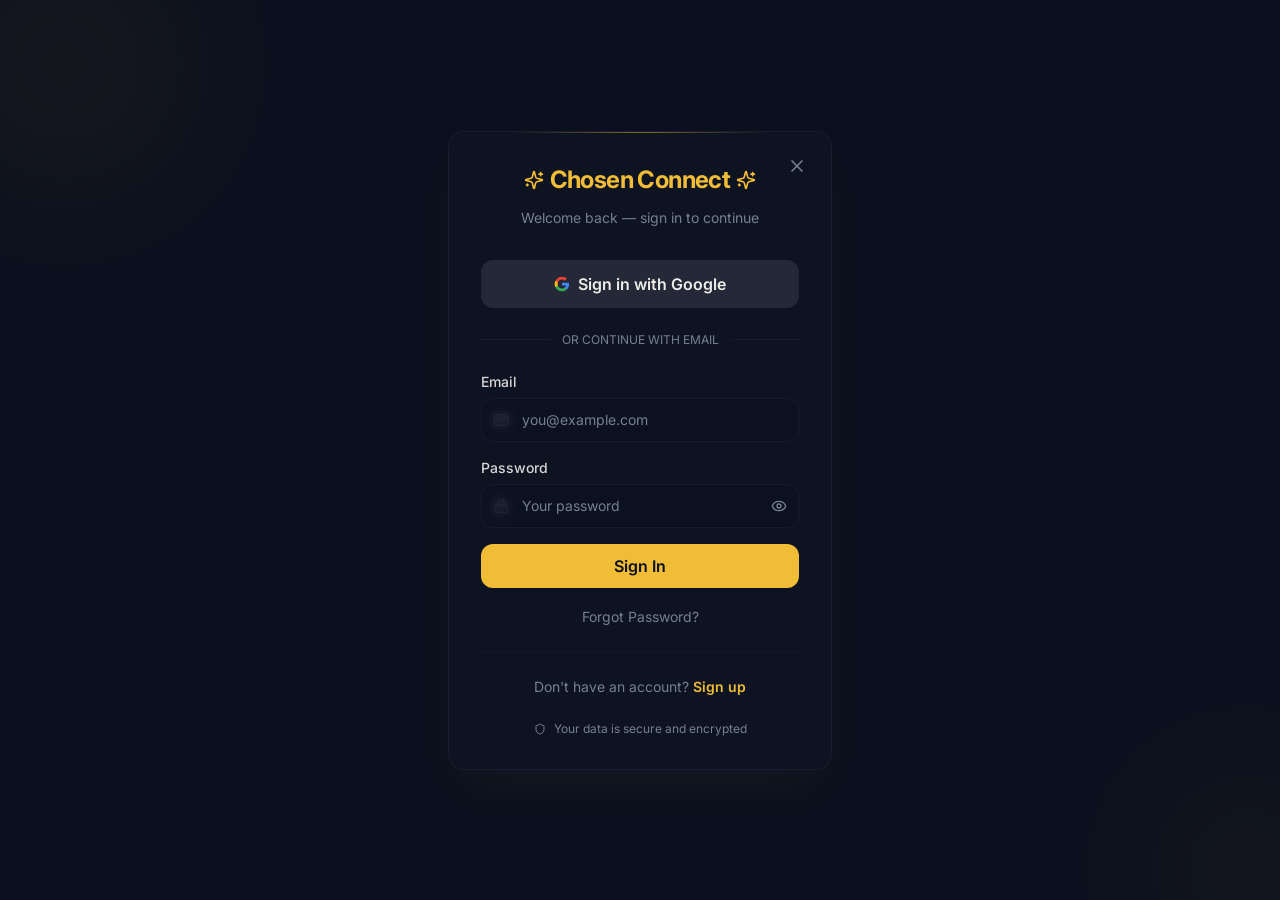
==== commit 5bbb450f: "Add files via upload" ====
--- a/index.html
+++ b/index.html
@@ -11,13 +11,13 @@
     <link rel="preconnect" href="https://fonts.googleapis.com" />
     <link rel="preconnect" href="https://fonts.gstatic.com" crossorigin />
     <link href="https://fonts.googleapis.com/css2?family=Inter:wght@300;400;500;600;700&display=swap" rel="stylesheet" />
-    <script type="module" crossorigin src="./assets/index-DVEfCYuj.js"></script>
+    <script type="module" crossorigin src="./assets/index-CWUG17t5.js"></script>
     <link rel="modulepreload" crossorigin href="./assets/react-vendor-D-BCnCQG.js">
     <link rel="modulepreload" crossorigin href="./assets/ui-vendor-CUcoFWtq.js">
-    <link rel="modulepreload" crossorigin href="./assets/icons-BESV6mR2.js">
+    <link rel="modulepreload" crossorigin href="./assets/icons-BJ2q3JKl.js">
     <link rel="modulepreload" crossorigin href="./assets/tanstack-D2A8nFX_.js">
     <link rel="modulepreload" crossorigin href="./assets/supabase-DZHWhJss.js">
-    <link rel="stylesheet" crossorigin href="./assets/index-DbCmEwmo.css">
+    <link rel="stylesheet" crossorigin href="./assets/index-DAUhenwV.css">
   </head>
 
   <body>
--- a/assets/index-DAUhenwV.css
+++ b/assets/index-DAUhenwV.css
@@ -0,0 +1 @@
+@import"https://fonts.googleapis.com/css2?family=Cinzel:wght@400;500;600;700&family=Crimson+Pro:ital,wght@0,300;0,400;0,600;1,400&family=Inter:wght@300;400;500;600;700&display=swap";*,:before,:after{--tw-border-spacing-x: 0;--tw-border-spacing-y: 0;--tw-translate-x: 0;--tw-translate-y: 0;--tw-rotate: 0;--tw-skew-x: 0;--tw-skew-y: 0;--tw-scale-x: 1;--tw-scale-y: 1;--tw-pan-x: ;--tw-pan-y: ;--tw-pinch-zoom: ;--tw-scroll-snap-strictness: proximity;--tw-gradient-from-position: ;--tw-gradient-via-position: ;--tw-gradient-to-position: ;--tw-ordinal: ;--tw-slashed-zero: ;--tw-numeric-figure: ;--tw-numeric-spacing: ;--tw-numeric-fraction: ;--tw-ring-inset: ;--tw-ring-offset-width: 0px;--tw-ring-offset-color: #fff;--tw-ring-color: rgb(59 130 246 / .5);--tw-ring-offset-shadow: 0 0 #0000;--tw-ring-shadow: 0 0 #0000;--tw-shadow: 0 0 #0000;--tw-shadow-colored: 0 0 #0000;--tw-blur: ;--tw-brightness: ;--tw-contrast: ;--tw-grayscale: ;--tw-hue-rotate: ;--tw-invert: ;--tw-saturate: ;--tw-sepia: ;--tw-drop-shadow: ;--tw-backdrop-blur: ;--tw-backdrop-brightness: ;--tw-backdrop-contrast: ;--tw-backdrop-grayscale: ;--tw-backdrop-hue-rotate: ;--tw-backdrop-invert: ;--tw-backdrop-opacity: ;--tw-backdrop-saturate: ;--tw-backdrop-sepia: ;--tw-contain-size: ;--tw-contain-layout: ;--tw-contain-paint: ;--tw-contain-style: }::backdrop{--tw-border-spacing-x: 0;--tw-border-spacing-y: 0;--tw-translate-x: 0;--tw-translate-y: 0;--tw-rotate: 0;--tw-skew-x: 0;--tw-skew-y: 0;--tw-scale-x: 1;--tw-scale-y: 1;--tw-pan-x: ;--tw-pan-y: ;--tw-pinch-zoom: ;--tw-scroll-snap-strictness: proximity;--tw-gradient-from-position: ;--tw-gradient-via-position: ;--tw-gradient-to-position: ;--tw-ordinal: ;--tw-slashed-zero: ;--tw-numeric-figure: ;--tw-numeric-spacing: ;--tw-numeric-fraction: ;--tw-ring-inset: ;--tw-ring-offset-width: 0px;--tw-ring-offset-color: #fff;--tw-ring-color: rgb(59 130 246 / .5);--tw-ring-offset-shadow: 0 0 #0000;--tw-ring-shadow: 0 0 #0000;--tw-shadow: 0 0 #0000;--tw-shadow-colored: 0 0 #0000;--tw-blur: ;--tw-brightness: ;--tw-contrast: ;--tw-grayscale: ;--tw-hue-rotate: ;--tw-invert: ;--tw-saturate: ;--tw-sepia: ;--tw-drop-shadow: ;--tw-backdrop-blur: ;--tw-backdrop-brightness: ;--tw-backdrop-contrast: ;--tw-backdrop-grayscale: ;--tw-backdrop-hue-rotate: ;--tw-backdrop-invert: ;--tw-backdrop-opacity: ;--tw-backdrop-saturate: ;--tw-backdrop-sepia: ;--tw-contain-size: ;--tw-contain-layout: ;--tw-contain-paint: ;--tw-contain-style: }*,:before,:after{box-sizing:border-box;border-width:0;border-style:solid;border-color:#e5e7eb}:before,:after{--tw-content: ""}html,:host{line-height:1.5;-webkit-text-size-adjust:100%;-moz-tab-size:4;-o-tab-size:4;tab-size:4;font-family:ui-sans-serif,system-ui,sans-serif,"Apple Color Emoji","Segoe UI Emoji",Segoe UI Symbol,"Noto Color Emoji";font-feature-settings:normal;font-variation-settings:normal;-webkit-tap-highlight-color:transparent}body{margin:0;line-height:inherit}hr{height:0;color:inherit;border-top-width:1px}abbr:where([title]){-webkit-text-decoration:underline dotted;text-decoration:underline dotted}h1,h2,h3,h4,h5,h6{font-size:inherit;font-weight:inherit}a{color:inherit;text-decoration:inherit}b,strong{font-weight:bolder}code,kbd,samp,pre{font-family:ui-monospace,SFMono-Regular,Menlo,Monaco,Consolas,Liberation Mono,Courier New,monospace;font-feature-settings:normal;font-variation-settings:normal;font-size:1em}small{font-size:80%}sub,sup{font-size:75%;line-height:0;position:relative;vertical-align:baseline}sub{bottom:-.25em}sup{top:-.5em}table{text-indent:0;border-color:inherit;border-collapse:collapse}button,input,optgroup,select,textarea{font-family:inherit;font-feature-settings:inherit;font-variation-settings:inherit;font-size:100%;font-weight:inherit;line-height:inherit;letter-spacing:inherit;color:inherit;margin:0;padding:0}button,select{text-transform:none}button,input:where([type=button]),input:where([type=reset]),input:where([type=submit]){-webkit-appearance:button;background-color:transparent;background-image:none}:-moz-focusring{outline:auto}:-moz-ui-invalid{box-shadow:none}progress{vertical-align:baseline}::-webkit-inner-spin-button,::-webkit-outer-spin-button{height:auto}[type=search]{-webkit-appearance:textfield;outline-offset:-2px}::-webkit-search-decoration{-webkit-appearance:none}::-webkit-file-upload-button{-webkit-appearance:button;font:inherit}summary{display:list-item}blockquote,dl,dd,h1,h2,h3,h4,h5,h6,hr,figure,p,pre{margin:0}fieldset{margin:0;padding:0}legend{padding:0}ol,ul,menu{list-style:none;margin:0;padding:0}dialog{padding:0}textarea{resize:vertical}input::-moz-placeholder,textarea::-moz-placeholder{opacity:1;color:#9ca3af}input::placeholder,textarea::placeholder{opacity:1;color:#9ca3af}button,[role=button]{cursor:pointer}:disabled{cursor:default}img,svg,video,canvas,audio,iframe,embed,object{display:block;vertical-align:middle}img,video{max-width:100%;height:auto}[hidden]:where(:not([hidden=until-found])){display:none}:root{--background: 224 45% 8%;--foreground: 42 15% 92%;--card: 224 40% 10%;--card-foreground: 42 15% 92%;--popover: 224 40% 10%;--popover-foreground: 42 15% 92%;--primary: 43 88% 58%;--primary-foreground: 224 45% 8%;--secondary: 224 35% 14%;--secondary-foreground: 42 10% 78%;--muted: 224 28% 18%;--muted-foreground: 220 12% 52%;--accent: 224 35% 16%;--accent-foreground: 42 15% 92%;--destructive: 0 72% 56%;--destructive-foreground: 42 15% 92%;--border: 224 28% 18%;--input: 224 30% 13%;--ring: 43 88% 58%;--radius: .625rem;--sidebar-background: 224 50% 6%;--sidebar-foreground: 42 15% 88%;--sidebar-primary: 43 88% 58%;--sidebar-primary-foreground: 224 45% 8%;--sidebar-accent: 224 35% 12%;--sidebar-accent-foreground: 42 15% 88%;--sidebar-border: 224 28% 15%;--sidebar-ring: 43 88% 58%;--gold-glow: 0 0 30px hsl(43 88% 58% / .12);--card-shadow: 0 4px 24px hsl(224 45% 4% / .6)}*{border-color:hsl(var(--border))}html{font-family:Inter,system-ui,sans-serif;-webkit-font-smoothing:antialiased;-moz-osx-font-smoothing:grayscale}body{background-color:hsl(var(--background));color:hsl(var(--foreground));background-image:radial-gradient(ellipse 80% 50% at 50% -20%,hsl(43 88% 58% / .04) 0%,transparent 60%),radial-gradient(ellipse 50% 80% at 100% 50%,hsl(224 45% 18% / .3) 0%,transparent 50%);background-attachment:fixed;min-height:100vh}::-webkit-scrollbar{width:5px;height:5px}::-webkit-scrollbar-track{background:hsl(var(--background))}::-webkit-scrollbar-thumb{background:hsl(var(--border));border-radius:99px}::-webkit-scrollbar-thumb:hover{background:hsl(var(--primary) / .4)}h1,h2,h3{letter-spacing:-.02em}::-moz-selection{background:#f2bd3640;color:hsl(var(--foreground))}::selection{background:#f2bd3640;color:hsl(var(--foreground))}.text-gold-gradient{background:linear-gradient(135deg,#f5cd66,#f0b00f,#e89c30);-webkit-background-clip:text;-webkit-text-fill-color:transparent;background-clip:text}input:focus-visible,textarea:focus-visible{box-shadow:0 0 0 2px hsl(var(--ring) / .35)}@keyframes shine{0%,to{left:-75%;opacity:0}50%{left:125%;opacity:1}}.fade-in{animation:fadeIn .4s ease both}@keyframes fadeIn{0%{opacity:0;transform:translateY(8px)}to{opacity:1;transform:translateY(0)}}@keyframes pulse-dot{0%,to{opacity:1;transform:scale(1)}50%{opacity:.6;transform:scale(1.3)}}.sr-only{position:absolute;width:1px;height:1px;padding:0;margin:-1px;overflow:hidden;clip:rect(0,0,0,0);white-space:nowrap;border-width:0}.pointer-events-none{pointer-events:none}.pointer-events-auto{pointer-events:auto}.visible{visibility:visible}.invisible{visibility:hidden}.fixed{position:fixed}.absolute{position:absolute}.relative{position:relative}.sticky{position:sticky}.inset-0{top:0;right:0;bottom:0;left:0}.inset-x-0{left:0;right:0}.inset-y-0{top:0;bottom:0}.-bottom-0\.5{bottom:-.125rem}.-bottom-12{bottom:-3rem}.-bottom-32{bottom:-8rem}.-left-12{left:-3rem}.-left-20{left:-5rem}.-left-32{left:-8rem}.-right-0\.5{right:-.125rem}.-right-1{right:-.25rem}.-right-12{right:-3rem}.-right-20{right:-5rem}.-right-32{right:-8rem}.-top-1{top:-.25rem}.-top-10{top:-2.5rem}.-top-12{top:-3rem}.-top-20{top:-5rem}.-top-32{top:-8rem}.bottom-0{bottom:0}.left-0{left:0}.left-1{left:.25rem}.left-1\/2{left:50%}.left-2{left:.5rem}.left-3{left:.75rem}.left-\[50\%\]{left:50%}.right-0{right:0}.right-1{right:.25rem}.right-10{right:2.5rem}.right-2{right:.5rem}.right-3{right:.75rem}.right-4{right:1rem}.top-0{top:0}.top-1\.5{top:.375rem}.top-1\/2{top:50%}.top-2{top:.5rem}.top-3{top:.75rem}.top-3\.5{top:.875rem}.top-4{top:1rem}.top-\[1px\]{top:1px}.top-\[50\%\]{top:50%}.top-\[60\%\]{top:60%}.top-full{top:100%}.-z-10{z-index:-10}.z-10{z-index:10}.z-20{z-index:20}.z-30{z-index:30}.z-40{z-index:40}.z-50{z-index:50}.z-\[100\]{z-index:100}.z-\[1\]{z-index:1}.col-span-full{grid-column:1 / -1}.-mx-1{margin-left:-.25rem;margin-right:-.25rem}.mx-2{margin-left:.5rem;margin-right:.5rem}.mx-3\.5{margin-left:.875rem;margin-right:.875rem}.mx-auto{margin-left:auto;margin-right:auto}.my-0\.5{margin-top:.125rem;margin-bottom:.125rem}.my-1{margin-top:.25rem;margin-bottom:.25rem}.my-6{margin-top:1.5rem;margin-bottom:1.5rem}.-ml-4{margin-left:-1rem}.-mr-10{margin-right:-2.5rem}.-mt-0\.5{margin-top:-.125rem}.-mt-10{margin-top:-2.5rem}.-mt-16{margin-top:-4rem}.-mt-4{margin-top:-1rem}.mb-0\.5{margin-bottom:.125rem}.mb-1{margin-bottom:.25rem}.mb-1\.5{margin-bottom:.375rem}.mb-10{margin-bottom:2.5rem}.mb-2{margin-bottom:.5rem}.mb-3{margin-bottom:.75rem}.mb-4{margin-bottom:1rem}.mb-5{margin-bottom:1.25rem}.mb-6{margin-bottom:1.5rem}.mb-8{margin-bottom:2rem}.ml-1{margin-left:.25rem}.ml-1\.5{margin-left:.375rem}.ml-14{margin-left:3.5rem}.ml-2{margin-left:.5rem}.ml-auto{margin-left:auto}.mr-1{margin-right:.25rem}.mr-1\.5{margin-right:.375rem}.mr-2{margin-right:.5rem}.mr-3{margin-right:.75rem}.mt-0\.5{margin-top:.125rem}.mt-1{margin-top:.25rem}.mt-1\.5{margin-top:.375rem}.mt-2{margin-top:.5rem}.mt-20{margin-top:5rem}.mt-24{margin-top:6rem}.mt-3{margin-top:.75rem}.mt-4{margin-top:1rem}.mt-6{margin-top:1.5rem}.mt-auto{margin-top:auto}.line-clamp-2{overflow:hidden;display:-webkit-box;-webkit-box-orient:vertical;-webkit-line-clamp:2}.block{display:block}.inline-block{display:inline-block}.inline{display:inline}.flex{display:flex}.inline-flex{display:inline-flex}.table{display:table}.grid{display:grid}.hidden{display:none}.aspect-square{aspect-ratio:1 / 1}.aspect-video{aspect-ratio:16 / 9}.size-4{width:1rem;height:1rem}.h-1{height:.25rem}.h-1\.5{height:.375rem}.h-10{height:2.5rem}.h-11{height:2.75rem}.h-12{height:3rem}.h-14{height:3.5rem}.h-16{height:4rem}.h-2{height:.5rem}.h-2\.5{height:.625rem}.h-24{height:6rem}.h-28{height:7rem}.h-3{height:.75rem}.h-3\.5{height:.875rem}.h-32{height:8rem}.h-4{height:1rem}.h-44{height:11rem}.h-48{height:12rem}.h-5{height:1.25rem}.h-56{height:14rem}.h-6{height:1.5rem}.h-64{height:16rem}.h-7{height:1.75rem}.h-72{height:18rem}.h-8{height:2rem}.h-80{height:20rem}.h-9{height:2.25rem}.h-96{height:24rem}.h-\[1px\]{height:1px}.h-\[calc\(100vh-8rem\)\]{height:calc(100vh - 8rem)}.h-\[var\(--radix-navigation-menu-viewport-height\)\]{height:var(--radix-navigation-menu-viewport-height)}.h-\[var\(--radix-select-trigger-height\)\]{height:var(--radix-select-trigger-height)}.h-auto{height:auto}.h-full{height:100%}.h-px{height:1px}.h-screen{height:100vh}.h-svh{height:100svh}.max-h-24{max-height:6rem}.max-h-36{max-height:9rem}.max-h-48{max-height:12rem}.max-h-80{max-height:20rem}.max-h-96{max-height:24rem}.max-h-\[300px\]{max-height:300px}.max-h-\[400px\]{max-height:400px}.max-h-\[90vh\]{max-height:90vh}.max-h-screen{max-height:100vh}.min-h-0{min-height:0px}.min-h-12{min-height:3rem}.min-h-20{min-height:5rem}.min-h-24{min-height:6rem}.min-h-32{min-height:8rem}.min-h-40{min-height:10rem}.min-h-48{min-height:12rem}.min-h-\[36px\]{min-height:36px}.min-h-\[400px\]{min-height:400px}.min-h-\[80px\]{min-height:80px}.min-h-screen{min-height:100vh}.min-h-svh{min-height:100svh}.w-0{width:0px}.w-1{width:.25rem}.w-10{width:2.5rem}.w-11{width:2.75rem}.w-12{width:3rem}.w-14{width:3.5rem}.w-16{width:4rem}.w-2{width:.5rem}.w-2\.5{width:.625rem}.w-2\/3{width:66.666667%}.w-20{width:5rem}.w-28{width:7rem}.w-3{width:.75rem}.w-3\.5{width:.875rem}.w-3\/4{width:75%}.w-32{width:8rem}.w-4{width:1rem}.w-5{width:1.25rem}.w-56{width:14rem}.w-6{width:1.5rem}.w-64{width:16rem}.w-7{width:1.75rem}.w-72{width:18rem}.w-8{width:2rem}.w-80{width:20rem}.w-9{width:2.25rem}.w-96{width:24rem}.w-\[--sidebar-width\]{width:var(--sidebar-width)}.w-\[100px\]{width:100px}.w-\[1px\]{width:1px}.w-auto{width:auto}.w-full{width:100%}.w-max{width:-moz-max-content;width:max-content}.w-px{width:1px}.min-w-0{min-width:0px}.min-w-5{min-width:1.25rem}.min-w-\[12rem\]{min-width:12rem}.min-w-\[8rem\]{min-width:8rem}.min-w-\[var\(--radix-select-trigger-width\)\]{min-width:var(--radix-select-trigger-width)}.min-w-max{min-width:-moz-max-content;min-width:max-content}.max-w-2xl{max-width:42rem}.max-w-3xl{max-width:48rem}.max-w-4xl{max-width:56rem}.max-w-5xl{max-width:64rem}.max-w-6xl{max-width:72rem}.max-w-7xl{max-width:80rem}.max-w-\[--skeleton-width\]{max-width:var(--skeleton-width)}.max-w-\[75\%\]{max-width:75%}.max-w-lg{max-width:32rem}.max-w-max{max-width:-moz-max-content;max-width:max-content}.max-w-md{max-width:28rem}.max-w-sm{max-width:24rem}.max-w-xs{max-width:20rem}.flex-1{flex:1 1 0%}.flex-shrink-0,.shrink-0{flex-shrink:0}.grow{flex-grow:1}.grow-0{flex-grow:0}.basis-full{flex-basis:100%}.caption-bottom{caption-side:bottom}.border-collapse{border-collapse:collapse}.-translate-x-1\/2{--tw-translate-x: -50%;transform:translate(var(--tw-translate-x),var(--tw-translate-y)) rotate(var(--tw-rotate)) skew(var(--tw-skew-x)) skewY(var(--tw-skew-y)) scaleX(var(--tw-scale-x)) scaleY(var(--tw-scale-y))}.-translate-x-full{--tw-translate-x: -100%;transform:translate(var(--tw-translate-x),var(--tw-translate-y)) rotate(var(--tw-rotate)) skew(var(--tw-skew-x)) skewY(var(--tw-skew-y)) scaleX(var(--tw-scale-x)) scaleY(var(--tw-scale-y))}.-translate-x-px{--tw-translate-x: -1px;transform:translate(var(--tw-translate-x),var(--tw-translate-y)) rotate(var(--tw-rotate)) skew(var(--tw-skew-x)) skewY(var(--tw-skew-y)) scaleX(var(--tw-scale-x)) scaleY(var(--tw-scale-y))}.-translate-y-1\/2{--tw-translate-y: -50%;transform:translate(var(--tw-translate-x),var(--tw-translate-y)) rotate(var(--tw-rotate)) skew(var(--tw-skew-x)) skewY(var(--tw-skew-y)) scaleX(var(--tw-scale-x)) scaleY(var(--tw-scale-y))}.translate-x-0{--tw-translate-x: 0px;transform:translate(var(--tw-translate-x),var(--tw-translate-y)) rotate(var(--tw-rotate)) skew(var(--tw-skew-x)) skewY(var(--tw-skew-y)) scaleX(var(--tw-scale-x)) scaleY(var(--tw-scale-y))}.translate-x-\[-50\%\]{--tw-translate-x: -50%;transform:translate(var(--tw-translate-x),var(--tw-translate-y)) rotate(var(--tw-rotate)) skew(var(--tw-skew-x)) skewY(var(--tw-skew-y)) scaleX(var(--tw-scale-x)) scaleY(var(--tw-scale-y))}.translate-x-px{--tw-translate-x: 1px;transform:translate(var(--tw-translate-x),var(--tw-translate-y)) rotate(var(--tw-rotate)) skew(var(--tw-skew-x)) skewY(var(--tw-skew-y)) scaleX(var(--tw-scale-x)) scaleY(var(--tw-scale-y))}.translate-y-0{--tw-translate-y: 0px;transform:translate(var(--tw-translate-x),var(--tw-translate-y)) rotate(var(--tw-rotate)) skew(var(--tw-skew-x)) skewY(var(--tw-skew-y)) scaleX(var(--tw-scale-x)) scaleY(var(--tw-scale-y))}.translate-y-2{--tw-translate-y: .5rem;transform:translate(var(--tw-translate-x),var(--tw-translate-y)) rotate(var(--tw-rotate)) skew(var(--tw-skew-x)) skewY(var(--tw-skew-y)) scaleX(var(--tw-scale-x)) scaleY(var(--tw-scale-y))}.translate-y-4{--tw-translate-y: 1rem;transform:translate(var(--tw-translate-x),var(--tw-translate-y)) rotate(var(--tw-rotate)) skew(var(--tw-skew-x)) skewY(var(--tw-skew-y)) scaleX(var(--tw-scale-x)) scaleY(var(--tw-scale-y))}.translate-y-8{--tw-translate-y: 2rem;transform:translate(var(--tw-translate-x),var(--tw-translate-y)) rotate(var(--tw-rotate)) skew(var(--tw-skew-x)) skewY(var(--tw-skew-y)) scaleX(var(--tw-scale-x)) scaleY(var(--tw-scale-y))}.translate-y-\[-50\%\]{--tw-translate-y: -50%;transform:translate(var(--tw-translate-x),var(--tw-translate-y)) rotate(var(--tw-rotate)) skew(var(--tw-skew-x)) skewY(var(--tw-skew-y)) scaleX(var(--tw-scale-x)) scaleY(var(--tw-scale-y))}.rotate-45{--tw-rotate: 45deg;transform:translate(var(--tw-translate-x),var(--tw-translate-y)) rotate(var(--tw-rotate)) skew(var(--tw-skew-x)) skewY(var(--tw-skew-y)) scaleX(var(--tw-scale-x)) scaleY(var(--tw-scale-y))}.rotate-90{--tw-rotate: 90deg;transform:translate(var(--tw-translate-x),var(--tw-translate-y)) rotate(var(--tw-rotate)) skew(var(--tw-skew-x)) skewY(var(--tw-skew-y)) scaleX(var(--tw-scale-x)) scaleY(var(--tw-scale-y))}.scale-100{--tw-scale-x: 1;--tw-scale-y: 1;transform:translate(var(--tw-translate-x),var(--tw-translate-y)) rotate(var(--tw-rotate)) skew(var(--tw-skew-x)) skewY(var(--tw-skew-y)) scaleX(var(--tw-scale-x)) scaleY(var(--tw-scale-y))}.scale-110{--tw-scale-x: 1.1;--tw-scale-y: 1.1;transform:translate(var(--tw-translate-x),var(--tw-translate-y)) rotate(var(--tw-rotate)) skew(var(--tw-skew-x)) skewY(var(--tw-skew-y)) scaleX(var(--tw-scale-x)) scaleY(var(--tw-scale-y))}.scale-95{--tw-scale-x: .95;--tw-scale-y: .95;transform:translate(var(--tw-translate-x),var(--tw-translate-y)) rotate(var(--tw-rotate)) skew(var(--tw-skew-x)) skewY(var(--tw-skew-y)) scaleX(var(--tw-scale-x)) scaleY(var(--tw-scale-y))}.transform{transform:translate(var(--tw-translate-x),var(--tw-translate-y)) rotate(var(--tw-rotate)) skew(var(--tw-skew-x)) skewY(var(--tw-skew-y)) scaleX(var(--tw-scale-x)) scaleY(var(--tw-scale-y))}@keyframes fade-in{0%{opacity:0;transform:translateY(10px)}to{opacity:1;transform:translateY(0)}}.animate-fade-in{animation:fade-in .5s ease-out both}@keyframes fade-in-down{0%{opacity:0;transform:translateY(-12px)}to{opacity:1;transform:translateY(0)}}.animate-fade-in-down{animation:fade-in-down .4s ease-out both}@keyframes fade-in-left{0%{opacity:0;transform:translate(-16px)}to{opacity:1;transform:translate(0)}}.animate-fade-in-left{animation:fade-in-left .5s ease-out both}@keyframes fade-in-right{0%{opacity:0;transform:translate(16px)}to{opacity:1;transform:translate(0)}}.animate-fade-in-right{animation:fade-in-right .5s ease-out both}@keyframes fade-in-up{0%{opacity:0;transform:translateY(24px)}to{opacity:1;transform:translateY(0)}}.animate-fade-in-up{animation:fade-in-up .6s ease-out both}@keyframes float{0%,to{transform:translateY(0)}50%{transform:translateY(-6px)}}.animate-float{animation:float 3s ease-in-out infinite}@keyframes pulse{50%{opacity:.5}}.animate-pulse{animation:pulse 2s cubic-bezier(.4,0,.6,1) infinite}@keyframes pulse-glow{0%,to{box-shadow:0 0 8px #fbbd234d}50%{box-shadow:0 0 20px 4px #fbbd2380}}.animate-pulse-glow{animation:pulse-glow 2s ease-in-out infinite}@keyframes scale-in{0%{opacity:0;transform:scale(.95)}to{opacity:1;transform:scale(1)}}.animate-scale-in{animation:scale-in .4s ease-out both}@keyframes spin{to{transform:rotate(360deg)}}.animate-spin{animation:spin 1s linear infinite}.cursor-default{cursor:default}.cursor-not-allowed{cursor:not-allowed}.cursor-pointer{cursor:pointer}.touch-none{touch-action:none}.select-none{-webkit-user-select:none;-moz-user-select:none;user-select:none}.resize-none{resize:none}.list-disc{list-style-type:disc}.list-none{list-style-type:none}.grid-cols-1{grid-template-columns:repeat(1,minmax(0,1fr))}.grid-cols-2{grid-template-columns:repeat(2,minmax(0,1fr))}.grid-cols-3{grid-template-columns:repeat(3,minmax(0,1fr))}.flex-row{flex-direction:row}.flex-col{flex-direction:column}.flex-col-reverse{flex-direction:column-reverse}.flex-wrap{flex-wrap:wrap}.items-start{align-items:flex-start}.items-end{align-items:flex-end}.items-center{align-items:center}.items-stretch{align-items:stretch}.justify-start{justify-content:flex-start}.justify-end{justify-content:flex-end}.justify-center{justify-content:center}.justify-between{justify-content:space-between}.gap-0{gap:0px}.gap-1{gap:.25rem}.gap-1\.5{gap:.375rem}.gap-2{gap:.5rem}.gap-2\.5{gap:.625rem}.gap-3{gap:.75rem}.gap-4{gap:1rem}.gap-6{gap:1.5rem}.gap-8{gap:2rem}.space-x-1>:not([hidden])~:not([hidden]){--tw-space-x-reverse: 0;margin-right:calc(.25rem * var(--tw-space-x-reverse));margin-left:calc(.25rem * calc(1 - var(--tw-space-x-reverse)))}.space-x-4>:not([hidden])~:not([hidden]){--tw-space-x-reverse: 0;margin-right:calc(1rem * var(--tw-space-x-reverse));margin-left:calc(1rem * calc(1 - var(--tw-space-x-reverse)))}.space-y-0\.5>:not([hidden])~:not([hidden]){--tw-space-y-reverse: 0;margin-top:calc(.125rem * calc(1 - var(--tw-space-y-reverse)));margin-bottom:calc(.125rem * var(--tw-space-y-reverse))}.space-y-1>:not([hidden])~:not([hidden]){--tw-space-y-reverse: 0;margin-top:calc(.25rem * calc(1 - var(--tw-space-y-reverse)));margin-bottom:calc(.25rem * var(--tw-space-y-reverse))}.space-y-1\.5>:not([hidden])~:not([hidden]){--tw-space-y-reverse: 0;margin-top:calc(.375rem * calc(1 - var(--tw-space-y-reverse)));margin-bottom:calc(.375rem * var(--tw-space-y-reverse))}.space-y-12>:not([hidden])~:not([hidden]){--tw-space-y-reverse: 0;margin-top:calc(3rem * calc(1 - var(--tw-space-y-reverse)));margin-bottom:calc(3rem * var(--tw-space-y-reverse))}.space-y-2>:not([hidden])~:not([hidden]){--tw-space-y-reverse: 0;margin-top:calc(.5rem * calc(1 - var(--tw-space-y-reverse)));margin-bottom:calc(.5rem * var(--tw-space-y-reverse))}.space-y-3>:not([hidden])~:not([hidden]){--tw-space-y-reverse: 0;margin-top:calc(.75rem * calc(1 - var(--tw-space-y-reverse)));margin-bottom:calc(.75rem * var(--tw-space-y-reverse))}.space-y-4>:not([hidden])~:not([hidden]){--tw-space-y-reverse: 0;margin-top:calc(1rem * calc(1 - var(--tw-space-y-reverse)));margin-bottom:calc(1rem * var(--tw-space-y-reverse))}.space-y-5>:not([hidden])~:not([hidden]){--tw-space-y-reverse: 0;margin-top:calc(1.25rem * calc(1 - var(--tw-space-y-reverse)));margin-bottom:calc(1.25rem * var(--tw-space-y-reverse))}.space-y-6>:not([hidden])~:not([hidden]){--tw-space-y-reverse: 0;margin-top:calc(1.5rem * calc(1 - var(--tw-space-y-reverse)));margin-bottom:calc(1.5rem * var(--tw-space-y-reverse))}.space-y-8>:not([hidden])~:not([hidden]){--tw-space-y-reverse: 0;margin-top:calc(2rem * calc(1 - var(--tw-space-y-reverse)));margin-bottom:calc(2rem * var(--tw-space-y-reverse))}.overflow-auto{overflow:auto}.overflow-hidden{overflow:hidden}.overflow-x-auto{overflow-x:auto}.overflow-y-auto{overflow-y:auto}.overflow-x-hidden{overflow-x:hidden}.truncate{overflow:hidden;text-overflow:ellipsis;white-space:nowrap}.whitespace-nowrap{white-space:nowrap}.whitespace-pre-line{white-space:pre-line}.whitespace-pre-wrap{white-space:pre-wrap}.break-words{overflow-wrap:break-word}.rounded{border-radius:.25rem}.rounded-2xl{border-radius:1rem}.rounded-\[2px\]{border-radius:2px}.rounded-\[inherit\]{border-radius:inherit}.rounded-full{border-radius:9999px}.rounded-lg{border-radius:var(--radius)}.rounded-md{border-radius:calc(var(--radius) - 2px)}.rounded-sm{border-radius:calc(var(--radius) - 4px)}.rounded-xl{border-radius:.75rem}.rounded-t-\[10px\]{border-top-left-radius:10px;border-top-right-radius:10px}.rounded-bl-md{border-bottom-left-radius:calc(var(--radius) - 2px)}.rounded-br-md{border-bottom-right-radius:calc(var(--radius) - 2px)}.rounded-tl-sm{border-top-left-radius:calc(var(--radius) - 4px)}.border{border-width:1px}.border-0{border-width:0px}.border-2{border-width:2px}.border-4{border-width:4px}.border-\[1\.5px\]{border-width:1.5px}.border-y{border-top-width:1px;border-bottom-width:1px}.border-b{border-bottom-width:1px}.border-l{border-left-width:1px}.border-l-2{border-left-width:2px}.border-l-4{border-left-width:4px}.border-r{border-right-width:1px}.border-t{border-top-width:1px}.border-dashed{border-style:dashed}.border-\[--color-border\]{border-color:var(--color-border)}.border-amber-500{--tw-border-opacity: 1;border-color:rgb(245 158 11 / var(--tw-border-opacity, 1))}.border-amber-500\/20{border-color:#f59e0b33}.border-amber-500\/25{border-color:#f59e0b40}.border-amber-500\/30{border-color:#f59e0b4d}.border-amber-600\/30{border-color:#d977064d}.border-amber-800\/50{border-color:#92400e80}.border-amber-900\/30{border-color:#78350f4d}.border-background{border-color:hsl(var(--background))}.border-blue-500\/20{border-color:#3b82f633}.border-blue-500\/30{border-color:#3b82f64d}.border-border{border-color:hsl(var(--border))}.border-border\/10{border-color:hsl(var(--border) / .1)}.border-border\/20{border-color:hsl(var(--border) / .2)}.border-border\/30{border-color:hsl(var(--border) / .3)}.border-border\/40{border-color:hsl(var(--border) / .4)}.border-border\/50{border-color:hsl(var(--border) / .5)}.border-border\/60{border-color:hsl(var(--border) / .6)}.border-destructive{border-color:hsl(var(--destructive))}.border-destructive\/20{border-color:hsl(var(--destructive) / .2)}.border-destructive\/30{border-color:hsl(var(--destructive) / .3)}.border-destructive\/50{border-color:hsl(var(--destructive) / .5)}.border-emerald-500\/20{border-color:#10b98133}.border-emerald-500\/25{border-color:#10b98140}.border-emerald-500\/30{border-color:#10b9814d}.border-green-500{--tw-border-opacity: 1;border-color:rgb(34 197 94 / var(--tw-border-opacity, 1))}.border-green-500\/25{border-color:#22c55e40}.border-green-500\/30{border-color:#22c55e4d}.border-indigo-500\/30{border-color:#6366f14d}.border-input{border-color:hsl(var(--input))}.border-orange-500\/30{border-color:#f973164d}.border-pink-500\/30{border-color:#ec48994d}.border-primary{border-color:hsl(var(--primary))}.border-primary\/10{border-color:hsl(var(--primary) / .1)}.border-primary\/20{border-color:hsl(var(--primary) / .2)}.border-primary\/25{border-color:hsl(var(--primary) / .25)}.border-primary\/30{border-color:hsl(var(--primary) / .3)}.border-primary\/50{border-color:hsl(var(--primary) / .5)}.border-purple-500\/25{border-color:#a855f740}.border-purple-500\/30{border-color:#a855f74d}.border-red-500\/25{border-color:#ef444440}.border-red-500\/30{border-color:#ef44444d}.border-sidebar-border{border-color:hsl(var(--sidebar-border))}.border-slate-700{--tw-border-opacity: 1;border-color:rgb(51 65 85 / var(--tw-border-opacity, 1))}.border-teal-500\/30{border-color:#14b8a64d}.border-transparent{border-color:transparent}.border-yellow-500\/25{border-color:#eab30840}.border-l-transparent{border-left-color:transparent}.border-t-transparent{border-top-color:transparent}.bg-\[--color-bg\]{background-color:var(--color-bg)}.bg-accent{background-color:hsl(var(--accent))}.bg-accent\/30{background-color:hsl(var(--accent) / .3)}.bg-accent\/40{background-color:hsl(var(--accent) / .4)}.bg-accent\/50{background-color:hsl(var(--accent) / .5)}.bg-amber-500\/10{background-color:#f59e0b1a}.bg-amber-500\/15{background-color:#f59e0b26}.bg-amber-500\/20{background-color:#f59e0b33}.bg-amber-600{--tw-bg-opacity: 1;background-color:rgb(217 119 6 / var(--tw-bg-opacity, 1))}.bg-amber-600\/10{background-color:#d977061a}.bg-amber-600\/20{background-color:#d9770633}.bg-background{background-color:hsl(var(--background))}.bg-background\/20{background-color:hsl(var(--background) / .2)}.bg-background\/30{background-color:hsl(var(--background) / .3)}.bg-background\/50{background-color:hsl(var(--background) / .5)}.bg-background\/80{background-color:hsl(var(--background) / .8)}.bg-background\/90{background-color:hsl(var(--background) / .9)}.bg-black\/60{background-color:#0009}.bg-black\/80{background-color:#000c}.bg-blue-500\/10{background-color:#3b82f61a}.bg-blue-500\/20{background-color:#3b82f633}.bg-blue-500\/5{background-color:#3b82f60d}.bg-border{background-color:hsl(var(--border))}.bg-card{background-color:hsl(var(--card))}.bg-card\/80{background-color:hsl(var(--card) / .8)}.bg-destructive{background-color:hsl(var(--destructive))}.bg-destructive\/10{background-color:hsl(var(--destructive) / .1)}.bg-destructive\/20{background-color:hsl(var(--destructive) / .2)}.bg-destructive\/5{background-color:hsl(var(--destructive) / .05)}.bg-emerald-500\/10{background-color:#10b9811a}.bg-emerald-500\/15{background-color:#10b98126}.bg-emerald-500\/20{background-color:#10b98133}.bg-emerald-500\/5{background-color:#10b9810d}.bg-emerald-600{--tw-bg-opacity: 1;background-color:rgb(5 150 105 / var(--tw-bg-opacity, 1))}.bg-foreground{background-color:hsl(var(--foreground))}.bg-foreground\/10{background-color:hsl(var(--foreground) / .1)}.bg-green-500\/15{background-color:#22c55e26}.bg-green-500\/20{background-color:#22c55e33}.bg-green-600{--tw-bg-opacity: 1;background-color:rgb(22 163 74 / var(--tw-bg-opacity, 1))}.bg-green-600\/20{background-color:#16a34a33}.bg-muted{background-color:hsl(var(--muted))}.bg-muted\/50{background-color:hsl(var(--muted) / .5)}.bg-popover{background-color:hsl(var(--popover))}.bg-primary{background-color:hsl(var(--primary))}.bg-primary\/10{background-color:hsl(var(--primary) / .1)}.bg-primary\/15{background-color:hsl(var(--primary) / .15)}.bg-primary\/20{background-color:hsl(var(--primary) / .2)}.bg-primary\/5{background-color:hsl(var(--primary) / .05)}.bg-purple-500\/10{background-color:#a855f71a}.bg-purple-500\/15{background-color:#a855f726}.bg-red-500\/15{background-color:#ef444426}.bg-secondary{background-color:hsl(var(--secondary))}.bg-secondary\/30{background-color:hsl(var(--secondary) / .3)}.bg-secondary\/40{background-color:hsl(var(--secondary) / .4)}.bg-secondary\/50{background-color:hsl(var(--secondary) / .5)}.bg-sidebar{background-color:hsl(var(--sidebar-background))}.bg-sidebar-border{background-color:hsl(var(--sidebar-border))}.bg-slate-700{--tw-bg-opacity: 1;background-color:rgb(51 65 85 / var(--tw-bg-opacity, 1))}.bg-slate-800{--tw-bg-opacity: 1;background-color:rgb(30 41 59 / var(--tw-bg-opacity, 1))}.bg-slate-800\/50{background-color:#1e293b80}.bg-slate-800\/60{background-color:#1e293b99}.bg-slate-900{--tw-bg-opacity: 1;background-color:rgb(15 23 42 / var(--tw-bg-opacity, 1))}.bg-transparent{background-color:transparent}.bg-yellow-500\/15{background-color:#eab30826}.bg-gradient-to-b{background-image:linear-gradient(to bottom,var(--tw-gradient-stops))}.bg-gradient-to-br{background-image:linear-gradient(to bottom right,var(--tw-gradient-stops))}.bg-gradient-to-r{background-image:linear-gradient(to right,var(--tw-gradient-stops))}.bg-gradient-to-t{background-image:linear-gradient(to top,var(--tw-gradient-stops))}.from-amber-500{--tw-gradient-from: #f59e0b var(--tw-gradient-from-position);--tw-gradient-to: rgb(245 158 11 / 0) var(--tw-gradient-to-position);--tw-gradient-stops: var(--tw-gradient-from), var(--tw-gradient-to)}.from-amber-500\/20{--tw-gradient-from: rgb(245 158 11 / .2) var(--tw-gradient-from-position);--tw-gradient-to: rgb(245 158 11 / 0) var(--tw-gradient-to-position);--tw-gradient-stops: var(--tw-gradient-from), var(--tw-gradient-to)}.from-amber-600{--tw-gradient-from: #d97706 var(--tw-gradient-from-position);--tw-gradient-to: rgb(217 119 6 / 0) var(--tw-gradient-to-position);--tw-gradient-stops: var(--tw-gradient-from), var(--tw-gradient-to)}.from-amber-950\/30{--tw-gradient-from: rgb(69 26 3 / .3) var(--tw-gradient-from-position);--tw-gradient-to: rgb(69 26 3 / 0) var(--tw-gradient-to-position);--tw-gradient-stops: var(--tw-gradient-from), var(--tw-gradient-to)}.from-background\/80{--tw-gradient-from: hsl(var(--background) / .8) var(--tw-gradient-from-position);--tw-gradient-to: hsl(var(--background) / 0) var(--tw-gradient-to-position);--tw-gradient-stops: var(--tw-gradient-from), var(--tw-gradient-to)}.from-blue-500\/20{--tw-gradient-from: rgb(59 130 246 / .2) var(--tw-gradient-from-position);--tw-gradient-to: rgb(59 130 246 / 0) var(--tw-gradient-to-position);--tw-gradient-stops: var(--tw-gradient-from), var(--tw-gradient-to)}.from-card{--tw-gradient-from: hsl(var(--card)) var(--tw-gradient-from-position);--tw-gradient-to: hsl(var(--card) / 0) var(--tw-gradient-to-position);--tw-gradient-stops: var(--tw-gradient-from), var(--tw-gradient-to)}.from-emerald-500\/20{--tw-gradient-from: rgb(16 185 129 / .2) var(--tw-gradient-from-position);--tw-gradient-to: rgb(16 185 129 / 0) var(--tw-gradient-to-position);--tw-gradient-stops: var(--tw-gradient-from), var(--tw-gradient-to)}.from-indigo-500\/20{--tw-gradient-from: rgb(99 102 241 / .2) var(--tw-gradient-from-position);--tw-gradient-to: rgb(99 102 241 / 0) var(--tw-gradient-to-position);--tw-gradient-stops: var(--tw-gradient-from), var(--tw-gradient-to)}.from-orange-500\/20{--tw-gradient-from: rgb(249 115 22 / .2) var(--tw-gradient-from-position);--tw-gradient-to: rgb(249 115 22 / 0) var(--tw-gradient-to-position);--tw-gradient-stops: var(--tw-gradient-from), var(--tw-gradient-to)}.from-pink-500\/20{--tw-gradient-from: rgb(236 72 153 / .2) var(--tw-gradient-from-position);--tw-gradient-to: rgb(236 72 153 / 0) var(--tw-gradient-to-position);--tw-gradient-stops: var(--tw-gradient-from), var(--tw-gradient-to)}.from-primary{--tw-gradient-from: hsl(var(--primary)) var(--tw-gradient-from-position);--tw-gradient-to: hsl(var(--primary) / 0) var(--tw-gradient-to-position);--tw-gradient-stops: var(--tw-gradient-from), var(--tw-gradient-to)}.from-primary\/10{--tw-gradient-from: hsl(var(--primary) / .1) var(--tw-gradient-from-position);--tw-gradient-to: hsl(var(--primary) / 0) var(--tw-gradient-to-position);--tw-gradient-stops: var(--tw-gradient-from), var(--tw-gradient-to)}.from-primary\/15{--tw-gradient-from: hsl(var(--primary) / .15) var(--tw-gradient-from-position);--tw-gradient-to: hsl(var(--primary) / 0) var(--tw-gradient-to-position);--tw-gradient-stops: var(--tw-gradient-from), var(--tw-gradient-to)}.from-primary\/20{--tw-gradient-from: hsl(var(--primary) / .2) var(--tw-gradient-from-position);--tw-gradient-to: hsl(var(--primary) / 0) var(--tw-gradient-to-position);--tw-gradient-stops: var(--tw-gradient-from), var(--tw-gradient-to)}.from-primary\/30{--tw-gradient-from: hsl(var(--primary) / .3) var(--tw-gradient-from-position);--tw-gradient-to: hsl(var(--primary) / 0) var(--tw-gradient-to-position);--tw-gradient-stops: var(--tw-gradient-from), var(--tw-gradient-to)}.from-primary\/40{--tw-gradient-from: hsl(var(--primary) / .4) var(--tw-gradient-from-position);--tw-gradient-to: hsl(var(--primary) / 0) var(--tw-gradient-to-position);--tw-gradient-stops: var(--tw-gradient-from), var(--tw-gradient-to)}.from-primary\/5{--tw-gradient-from: hsl(var(--primary) / .05) var(--tw-gradient-from-position);--tw-gradient-to: hsl(var(--primary) / 0) var(--tw-gradient-to-position);--tw-gradient-stops: var(--tw-gradient-from), var(--tw-gradient-to)}.from-purple-500\/20{--tw-gradient-from: rgb(168 85 247 / .2) var(--tw-gradient-from-position);--tw-gradient-to: rgb(168 85 247 / 0) var(--tw-gradient-to-position);--tw-gradient-stops: var(--tw-gradient-from), var(--tw-gradient-to)}.from-red-500\/20{--tw-gradient-from: rgb(239 68 68 / .2) var(--tw-gradient-from-position);--tw-gradient-to: rgb(239 68 68 / 0) var(--tw-gradient-to-position);--tw-gradient-stops: var(--tw-gradient-from), var(--tw-gradient-to)}.from-slate-900{--tw-gradient-from: #0f172a var(--tw-gradient-from-position);--tw-gradient-to: rgb(15 23 42 / 0) var(--tw-gradient-to-position);--tw-gradient-stops: var(--tw-gradient-from), var(--tw-gradient-to)}.from-slate-950{--tw-gradient-from: #020617 var(--tw-gradient-from-position);--tw-gradient-to: rgb(2 6 23 / 0) var(--tw-gradient-to-position);--tw-gradient-stops: var(--tw-gradient-from), var(--tw-gradient-to)}.from-teal-500\/20{--tw-gradient-from: rgb(20 184 166 / .2) var(--tw-gradient-from-position);--tw-gradient-to: rgb(20 184 166 / 0) var(--tw-gradient-to-position);--tw-gradient-stops: var(--tw-gradient-from), var(--tw-gradient-to)}.from-transparent{--tw-gradient-from: transparent var(--tw-gradient-from-position);--tw-gradient-to: rgb(0 0 0 / 0) var(--tw-gradient-to-position);--tw-gradient-stops: var(--tw-gradient-from), var(--tw-gradient-to)}.via-amber-500{--tw-gradient-to: rgb(245 158 11 / 0) var(--tw-gradient-to-position);--tw-gradient-stops: var(--tw-gradient-from), #f59e0b var(--tw-gradient-via-position), var(--tw-gradient-to)}.via-amber-600\/30{--tw-gradient-to: rgb(217 119 6 / 0) var(--tw-gradient-to-position);--tw-gradient-stops: var(--tw-gradient-from), rgb(217 119 6 / .3) var(--tw-gradient-via-position), var(--tw-gradient-to)}.via-primary\/5{--tw-gradient-to: hsl(var(--primary) / 0) var(--tw-gradient-to-position);--tw-gradient-stops: var(--tw-gradient-from), hsl(var(--primary) / .05) var(--tw-gradient-via-position), var(--tw-gradient-to)}.via-slate-800{--tw-gradient-to: rgb(30 41 59 / 0) var(--tw-gradient-to-position);--tw-gradient-stops: var(--tw-gradient-from), #1e293b var(--tw-gradient-via-position), var(--tw-gradient-to)}.via-slate-950{--tw-gradient-to: rgb(2 6 23 / 0) var(--tw-gradient-to-position);--tw-gradient-stops: var(--tw-gradient-from), #020617 var(--tw-gradient-via-position), var(--tw-gradient-to)}.to-amber-500\/10{--tw-gradient-to: rgb(245 158 11 / .1) var(--tw-gradient-to-position)}.to-amber-600{--tw-gradient-to: #d97706 var(--tw-gradient-to-position)}.to-amber-600\/10{--tw-gradient-to: rgb(217 119 6 / .1) var(--tw-gradient-to-position)}.to-amber-600\/20{--tw-gradient-to: rgb(217 119 6 / .2) var(--tw-gradient-to-position)}.to-amber-600\/30{--tw-gradient-to: rgb(217 119 6 / .3) var(--tw-gradient-to-position)}.to-amber-900\/20{--tw-gradient-to: rgb(120 53 15 / .2) var(--tw-gradient-to-position)}.to-background{--tw-gradient-to: hsl(var(--background)) var(--tw-gradient-to-position)}.to-black{--tw-gradient-to: #000 var(--tw-gradient-to-position)}.to-blue-600\/10{--tw-gradient-to: rgb(37 99 235 / .1) var(--tw-gradient-to-position)}.to-emerald-600\/10{--tw-gradient-to: rgb(5 150 105 / .1) var(--tw-gradient-to-position)}.to-indigo-600\/10{--tw-gradient-to: rgb(79 70 229 / .1) var(--tw-gradient-to-position)}.to-orange-600\/10{--tw-gradient-to: rgb(234 88 12 / .1) var(--tw-gradient-to-position)}.to-pink-600\/10{--tw-gradient-to: rgb(219 39 119 / .1) var(--tw-gradient-to-position)}.to-primary\/5{--tw-gradient-to: hsl(var(--primary) / .05) var(--tw-gradient-to-position)}.to-primary\/80{--tw-gradient-to: hsl(var(--primary) / .8) var(--tw-gradient-to-position)}.to-purple-600\/10{--tw-gradient-to: rgb(147 51 234 / .1) var(--tw-gradient-to-position)}.to-red-600\/10{--tw-gradient-to: rgb(220 38 38 / .1) var(--tw-gradient-to-position)}.to-secondary\/30{--tw-gradient-to: hsl(var(--secondary) / .3) var(--tw-gradient-to-position)}.to-slate-800{--tw-gradient-to: #1e293b var(--tw-gradient-to-position)}.to-slate-900{--tw-gradient-to: #0f172a var(--tw-gradient-to-position)}.to-teal-600\/10{--tw-gradient-to: rgb(13 148 136 / .1) var(--tw-gradient-to-position)}.to-transparent{--tw-gradient-to: transparent var(--tw-gradient-to-position)}.fill-current{fill:currentColor}.fill-primary{fill:hsl(var(--primary))}.fill-red-400{fill:#f87171}.object-contain{-o-object-fit:contain;object-fit:contain}.object-cover{-o-object-fit:cover;object-fit:cover}.p-0{padding:0}.p-1{padding:.25rem}.p-1\.5{padding:.375rem}.p-2{padding:.5rem}.p-2\.5{padding:.625rem}.p-3{padding:.75rem}.p-3\.5{padding:.875rem}.p-4{padding:1rem}.p-5{padding:1.25rem}.p-6{padding:1.5rem}.p-8{padding:2rem}.p-\[1px\]{padding:1px}.px-1{padding-left:.25rem;padding-right:.25rem}.px-1\.5{padding-left:.375rem;padding-right:.375rem}.px-2{padding-left:.5rem;padding-right:.5rem}.px-2\.5{padding-left:.625rem;padding-right:.625rem}.px-3{padding-left:.75rem;padding-right:.75rem}.px-4{padding-left:1rem;padding-right:1rem}.px-5{padding-left:1.25rem;padding-right:1.25rem}.px-8{padding-left:2rem;padding-right:2rem}.py-0\.5{padding-top:.125rem;padding-bottom:.125rem}.py-1{padding-top:.25rem;padding-bottom:.25rem}.py-1\.5{padding-top:.375rem;padding-bottom:.375rem}.py-10{padding-top:2.5rem;padding-bottom:2.5rem}.py-12{padding-top:3rem;padding-bottom:3rem}.py-14{padding-top:3.5rem;padding-bottom:3.5rem}.py-16{padding-top:4rem;padding-bottom:4rem}.py-2{padding-top:.5rem;padding-bottom:.5rem}.py-2\.5{padding-top:.625rem;padding-bottom:.625rem}.py-20{padding-top:5rem;padding-bottom:5rem}.py-3{padding-top:.75rem;padding-bottom:.75rem}.py-3\.5{padding-top:.875rem;padding-bottom:.875rem}.py-4{padding-top:1rem;padding-bottom:1rem}.py-6{padding-top:1.5rem;padding-bottom:1.5rem}.py-8{padding-top:2rem;padding-bottom:2rem}.pb-1{padding-bottom:.25rem}.pb-12{padding-bottom:3rem}.pb-2{padding-bottom:.5rem}.pb-3{padding-bottom:.75rem}.pb-4{padding-bottom:1rem}.pb-5{padding-bottom:1.25rem}.pb-6{padding-bottom:1.5rem}.pb-8{padding-bottom:2rem}.pl-10{padding-left:2.5rem}.pl-14{padding-left:3.5rem}.pl-2{padding-left:.5rem}.pl-2\.5{padding-left:.625rem}.pl-4{padding-left:1rem}.pl-5{padding-left:1.25rem}.pl-8{padding-left:2rem}.pr-10{padding-right:2.5rem}.pr-2{padding-right:.5rem}.pr-2\.5{padding-right:.625rem}.pr-8{padding-right:2rem}.pt-0{padding-top:0}.pt-1{padding-top:.25rem}.pt-2{padding-top:.5rem}.pt-3{padding-top:.75rem}.pt-4{padding-top:1rem}.pt-5{padding-top:1.25rem}.pt-6{padding-top:1.5rem}.pt-8{padding-top:2rem}.text-left{text-align:left}.text-center{text-align:center}.text-right{text-align:right}.align-middle{vertical-align:middle}.font-mono{font-family:ui-monospace,SFMono-Regular,Menlo,Monaco,Consolas,Liberation Mono,Courier New,monospace}.text-2xl{font-size:1.5rem;line-height:2rem}.text-3xl{font-size:1.875rem;line-height:2.25rem}.text-4xl{font-size:2.25rem;line-height:2.5rem}.text-5xl{font-size:3rem;line-height:1}.text-\[0\.8rem\]{font-size:.8rem}.text-\[10px\]{font-size:10px}.text-\[9px\]{font-size:9px}.text-base{font-size:1rem;line-height:1.5rem}.text-lg{font-size:1.125rem;line-height:1.75rem}.text-sm{font-size:.875rem;line-height:1.25rem}.text-xl{font-size:1.25rem;line-height:1.75rem}.text-xs{font-size:.75rem;line-height:1rem}.font-bold{font-weight:700}.font-medium{font-weight:500}.font-normal{font-weight:400}.font-semibold{font-weight:600}.uppercase{text-transform:uppercase}.capitalize{text-transform:capitalize}.italic{font-style:italic}.tabular-nums{--tw-numeric-spacing: tabular-nums;font-variant-numeric:var(--tw-ordinal) var(--tw-slashed-zero) var(--tw-numeric-figure) var(--tw-numeric-spacing) var(--tw-numeric-fraction)}.leading-none{line-height:1}.leading-relaxed{line-height:1.625}.leading-tight{line-height:1.25}.tracking-tight{letter-spacing:-.025em}.tracking-wide{letter-spacing:.025em}.tracking-wider{letter-spacing:.05em}.tracking-widest{letter-spacing:.1em}.text-accent-foreground{color:hsl(var(--accent-foreground))}.text-amber-300{--tw-text-opacity: 1;color:rgb(252 211 77 / var(--tw-text-opacity, 1))}.text-amber-400{--tw-text-opacity: 1;color:rgb(251 191 36 / var(--tw-text-opacity, 1))}.text-amber-400\/80{color:#fbbf24cc}.text-amber-500{--tw-text-opacity: 1;color:rgb(245 158 11 / var(--tw-text-opacity, 1))}.text-amber-500\/30{color:#f59e0b4d}.text-blue-400{--tw-text-opacity: 1;color:rgb(96 165 250 / var(--tw-text-opacity, 1))}.text-card-foreground{color:hsl(var(--card-foreground))}.text-current{color:currentColor}.text-destructive{color:hsl(var(--destructive))}.text-destructive-foreground{color:hsl(var(--destructive-foreground))}.text-emerald-300{--tw-text-opacity: 1;color:rgb(110 231 183 / var(--tw-text-opacity, 1))}.text-emerald-400{--tw-text-opacity: 1;color:rgb(52 211 153 / var(--tw-text-opacity, 1))}.text-foreground{color:hsl(var(--foreground))}.text-foreground\/50{color:hsl(var(--foreground) / .5)}.text-foreground\/80{color:hsl(var(--foreground) / .8)}.text-foreground\/90{color:hsl(var(--foreground) / .9)}.text-gray-300{--tw-text-opacity: 1;color:rgb(209 213 219 / var(--tw-text-opacity, 1))}.text-gray-400{--tw-text-opacity: 1;color:rgb(156 163 175 / var(--tw-text-opacity, 1))}.text-green-400{--tw-text-opacity: 1;color:rgb(74 222 128 / var(--tw-text-opacity, 1))}.text-green-500{--tw-text-opacity: 1;color:rgb(34 197 94 / var(--tw-text-opacity, 1))}.text-indigo-400{--tw-text-opacity: 1;color:rgb(129 140 248 / var(--tw-text-opacity, 1))}.text-muted-foreground{color:hsl(var(--muted-foreground))}.text-muted-foreground\/30{color:hsl(var(--muted-foreground) / .3)}.text-muted-foreground\/60{color:hsl(var(--muted-foreground) / .6)}.text-orange-400{--tw-text-opacity: 1;color:rgb(251 146 60 / var(--tw-text-opacity, 1))}.text-pink-400{--tw-text-opacity: 1;color:rgb(244 114 182 / var(--tw-text-opacity, 1))}.text-popover-foreground{color:hsl(var(--popover-foreground))}.text-primary{color:hsl(var(--primary))}.text-primary-foreground{color:hsl(var(--primary-foreground))}.text-primary-foreground\/60{color:hsl(var(--primary-foreground) / .6)}.text-primary\/20{color:hsl(var(--primary) / .2)}.text-primary\/30{color:hsl(var(--primary) / .3)}.text-primary\/40{color:hsl(var(--primary) / .4)}.text-primary\/60{color:hsl(var(--primary) / .6)}.text-primary\/80{color:hsl(var(--primary) / .8)}.text-purple-400{--tw-text-opacity: 1;color:rgb(192 132 252 / var(--tw-text-opacity, 1))}.text-red-400{--tw-text-opacity: 1;color:rgb(248 113 113 / var(--tw-text-opacity, 1))}.text-secondary-foreground{color:hsl(var(--secondary-foreground))}.text-sidebar-foreground{color:hsl(var(--sidebar-foreground))}.text-sidebar-foreground\/70{color:hsl(var(--sidebar-foreground) / .7)}.text-teal-400{--tw-text-opacity: 1;color:rgb(45 212 191 / var(--tw-text-opacity, 1))}.text-white{--tw-text-opacity: 1;color:rgb(255 255 255 / var(--tw-text-opacity, 1))}.text-yellow-400{--tw-text-opacity: 1;color:rgb(250 204 21 / var(--tw-text-opacity, 1))}.underline{text-decoration-line:underline}.underline-offset-4{text-underline-offset:4px}.opacity-0{opacity:0}.opacity-100{opacity:1}.opacity-20{opacity:.2}.opacity-30{opacity:.3}.opacity-50{opacity:.5}.opacity-60{opacity:.6}.opacity-70{opacity:.7}.opacity-75{opacity:.75}.opacity-90{opacity:.9}.opacity-\[0\.04\]{opacity:.04}.opacity-\[0\.05\]{opacity:.05}.opacity-\[0\.06\]{opacity:.06}.opacity-\[0\.07\]{opacity:.07}.shadow-2xl{--tw-shadow: 0 25px 50px -12px rgb(0 0 0 / .25);--tw-shadow-colored: 0 25px 50px -12px var(--tw-shadow-color);box-shadow:var(--tw-ring-offset-shadow, 0 0 #0000),var(--tw-ring-shadow, 0 0 #0000),var(--tw-shadow)}.shadow-\[0_0_0_1px_hsl\(var\(--sidebar-border\)\)\]{--tw-shadow: 0 0 0 1px hsl(var(--sidebar-border));--tw-shadow-colored: 0 0 0 1px var(--tw-shadow-color);box-shadow:var(--tw-ring-offset-shadow, 0 0 #0000),var(--tw-ring-shadow, 0 0 #0000),var(--tw-shadow)}.shadow-inner{--tw-shadow: inset 0 2px 4px 0 rgb(0 0 0 / .05);--tw-shadow-colored: inset 0 2px 4px 0 var(--tw-shadow-color);box-shadow:var(--tw-ring-offset-shadow, 0 0 #0000),var(--tw-ring-shadow, 0 0 #0000),var(--tw-shadow)}.shadow-lg{--tw-shadow: 0 10px 15px -3px rgb(0 0 0 / .1), 0 4px 6px -4px rgb(0 0 0 / .1);--tw-shadow-colored: 0 10px 15px -3px var(--tw-shadow-color), 0 4px 6px -4px var(--tw-shadow-color);box-shadow:var(--tw-ring-offset-shadow, 0 0 #0000),var(--tw-ring-shadow, 0 0 #0000),var(--tw-shadow)}.shadow-md{--tw-shadow: 0 4px 6px -1px rgb(0 0 0 / .1), 0 2px 4px -2px rgb(0 0 0 / .1);--tw-shadow-colored: 0 4px 6px -1px var(--tw-shadow-color), 0 2px 4px -2px var(--tw-shadow-color);box-shadow:var(--tw-ring-offset-shadow, 0 0 #0000),var(--tw-ring-shadow, 0 0 #0000),var(--tw-shadow)}.shadow-none{--tw-shadow: 0 0 #0000;--tw-shadow-colored: 0 0 #0000;box-shadow:var(--tw-ring-offset-shadow, 0 0 #0000),var(--tw-ring-shadow, 0 0 #0000),var(--tw-shadow)}.shadow-sm{--tw-shadow: 0 1px 2px 0 rgb(0 0 0 / .05);--tw-shadow-colored: 0 1px 2px 0 var(--tw-shadow-color);box-shadow:var(--tw-ring-offset-shadow, 0 0 #0000),var(--tw-ring-shadow, 0 0 #0000),var(--tw-shadow)}.shadow-xl{--tw-shadow: 0 20px 25px -5px rgb(0 0 0 / .1), 0 8px 10px -6px rgb(0 0 0 / .1);--tw-shadow-colored: 0 20px 25px -5px var(--tw-shadow-color), 0 8px 10px -6px var(--tw-shadow-color);box-shadow:var(--tw-ring-offset-shadow, 0 0 #0000),var(--tw-ring-shadow, 0 0 #0000),var(--tw-shadow)}.shadow-primary\/5{--tw-shadow-color: hsl(var(--primary) / .05);--tw-shadow: var(--tw-shadow-colored)}.outline-none{outline:2px solid transparent;outline-offset:2px}.outline{outline-style:solid}.ring-0{--tw-ring-offset-shadow: var(--tw-ring-inset) 0 0 0 var(--tw-ring-offset-width) var(--tw-ring-offset-color);--tw-ring-shadow: var(--tw-ring-inset) 0 0 0 calc(0px + var(--tw-ring-offset-width)) var(--tw-ring-color);box-shadow:var(--tw-ring-offset-shadow),var(--tw-ring-shadow),var(--tw-shadow, 0 0 #0000)}.ring-2{--tw-ring-offset-shadow: var(--tw-ring-inset) 0 0 0 var(--tw-ring-offset-width) var(--tw-ring-offset-color);--tw-ring-shadow: var(--tw-ring-inset) 0 0 0 calc(2px + var(--tw-ring-offset-width)) var(--tw-ring-color);box-shadow:var(--tw-ring-offset-shadow),var(--tw-ring-shadow),var(--tw-shadow, 0 0 #0000)}.ring-border\/50{--tw-ring-color: hsl(var(--border) / .5)}.ring-primary\/20{--tw-ring-color: hsl(var(--primary) / .2)}.ring-primary\/30{--tw-ring-color: hsl(var(--primary) / .3)}.ring-ring{--tw-ring-color: hsl(var(--ring))}.ring-sidebar-ring{--tw-ring-color: hsl(var(--sidebar-ring))}.ring-offset-background{--tw-ring-offset-color: hsl(var(--background))}.blur-2xl{--tw-blur: blur(40px);filter:var(--tw-blur) var(--tw-brightness) var(--tw-contrast) var(--tw-grayscale) var(--tw-hue-rotate) var(--tw-invert) var(--tw-saturate) var(--tw-sepia) var(--tw-drop-shadow)}.blur-3xl{--tw-blur: blur(64px);filter:var(--tw-blur) var(--tw-brightness) var(--tw-contrast) var(--tw-grayscale) var(--tw-hue-rotate) var(--tw-invert) var(--tw-saturate) var(--tw-sepia) var(--tw-drop-shadow)}.blur-xl{--tw-blur: blur(24px);filter:var(--tw-blur) var(--tw-brightness) var(--tw-contrast) var(--tw-grayscale) var(--tw-hue-rotate) var(--tw-invert) var(--tw-saturate) var(--tw-sepia) var(--tw-drop-shadow)}.filter{filter:var(--tw-blur) var(--tw-brightness) var(--tw-contrast) var(--tw-grayscale) var(--tw-hue-rotate) var(--tw-invert) var(--tw-saturate) var(--tw-sepia) var(--tw-drop-shadow)}.backdrop-blur-sm{--tw-backdrop-blur: blur(4px);-webkit-backdrop-filter:var(--tw-backdrop-blur) var(--tw-backdrop-brightness) var(--tw-backdrop-contrast) var(--tw-backdrop-grayscale) var(--tw-backdrop-hue-rotate) var(--tw-backdrop-invert) var(--tw-backdrop-opacity) var(--tw-backdrop-saturate) var(--tw-backdrop-sepia);backdrop-filter:var(--tw-backdrop-blur) var(--tw-backdrop-brightness) var(--tw-backdrop-contrast) var(--tw-backdrop-grayscale) var(--tw-backdrop-hue-rotate) var(--tw-backdrop-invert) var(--tw-backdrop-opacity) var(--tw-backdrop-saturate) var(--tw-backdrop-sepia)}.backdrop-blur-xl{--tw-backdrop-blur: blur(24px);-webkit-backdrop-filter:var(--tw-backdrop-blur) var(--tw-backdrop-brightness) var(--tw-backdrop-contrast) var(--tw-backdrop-grayscale) var(--tw-backdrop-hue-rotate) var(--tw-backdrop-invert) var(--tw-backdrop-opacity) var(--tw-backdrop-saturate) var(--tw-backdrop-sepia);backdrop-filter:var(--tw-backdrop-blur) var(--tw-backdrop-brightness) var(--tw-backdrop-contrast) var(--tw-backdrop-grayscale) var(--tw-backdrop-hue-rotate) var(--tw-backdrop-invert) var(--tw-backdrop-opacity) var(--tw-backdrop-saturate) var(--tw-backdrop-sepia)}.transition{transition-property:color,background-color,border-color,text-decoration-color,fill,stroke,opacity,box-shadow,transform,filter,-webkit-backdrop-filter;transition-property:color,background-color,border-color,text-decoration-color,fill,stroke,opacity,box-shadow,transform,filter,backdrop-filter;transition-property:color,background-color,border-color,text-decoration-color,fill,stroke,opacity,box-shadow,transform,filter,backdrop-filter,-webkit-backdrop-filter;transition-timing-function:cubic-bezier(.4,0,.2,1);transition-duration:.15s}.transition-\[left\,right\,width\]{transition-property:left,right,width;transition-timing-function:cubic-bezier(.4,0,.2,1);transition-duration:.15s}.transition-\[margin\,opa\]{transition-property:margin,opa;transition-timing-function:cubic-bezier(.4,0,.2,1);transition-duration:.15s}.transition-\[width\,height\,padding\]{transition-property:width,height,padding;transition-timing-function:cubic-bezier(.4,0,.2,1);transition-duration:.15s}.transition-\[width\]{transition-property:width;transition-timing-function:cubic-bezier(.4,0,.2,1);transition-duration:.15s}.transition-all{transition-property:all;transition-timing-function:cubic-bezier(.4,0,.2,1);transition-duration:.15s}.transition-colors{transition-property:color,background-color,border-color,text-decoration-color,fill,stroke;transition-timing-function:cubic-bezier(.4,0,.2,1);transition-duration:.15s}.transition-opacity{transition-property:opacity;transition-timing-function:cubic-bezier(.4,0,.2,1);transition-duration:.15s}.transition-transform{transition-property:transform;transition-timing-function:cubic-bezier(.4,0,.2,1);transition-duration:.15s}.duration-1000{transition-duration:1s}.duration-150{transition-duration:.15s}.duration-200{transition-duration:.2s}.duration-300{transition-duration:.3s}.duration-500{transition-duration:.5s}.duration-700{transition-duration:.7s}.ease-in-out{transition-timing-function:cubic-bezier(.4,0,.2,1)}.ease-linear{transition-timing-function:linear}.ease-out{transition-timing-function:cubic-bezier(0,0,.2,1)}@keyframes enter{0%{opacity:var(--tw-enter-opacity, 1);transform:translate3d(var(--tw-enter-translate-x, 0),var(--tw-enter-translate-y, 0),0) scale3d(var(--tw-enter-scale, 1),var(--tw-enter-scale, 1),var(--tw-enter-scale, 1)) rotate(var(--tw-enter-rotate, 0))}}@keyframes exit{to{opacity:var(--tw-exit-opacity, 1);transform:translate3d(var(--tw-exit-translate-x, 0),var(--tw-exit-translate-y, 0),0) scale3d(var(--tw-exit-scale, 1),var(--tw-exit-scale, 1),var(--tw-exit-scale, 1)) rotate(var(--tw-exit-rotate, 0))}}.animate-in{animation-name:enter;animation-duration:.15s;--tw-enter-opacity: initial;--tw-enter-scale: initial;--tw-enter-rotate: initial;--tw-enter-translate-x: initial;--tw-enter-translate-y: initial}.fade-in,.fade-in-0{--tw-enter-opacity: 0}.fade-in-80{--tw-enter-opacity: .8}.zoom-in-95{--tw-enter-scale: .95}.duration-1000{animation-duration:1s}.duration-150{animation-duration:.15s}.duration-200{animation-duration:.2s}.duration-300{animation-duration:.3s}.duration-500{animation-duration:.5s}.duration-700{animation-duration:.7s}.ease-in-out{animation-timing-function:cubic-bezier(.4,0,.2,1)}.ease-linear{animation-timing-function:linear}.ease-out{animation-timing-function:cubic-bezier(0,0,.2,1)}.glass{background:hsl(var(--card) / .7);backdrop-filter:blur(16px);-webkit-backdrop-filter:blur(16px);border:1px solid hsl(var(--border) / .5)}.data-\[motion\^\=from-\]\:fade-in[data-motion^=from-],.data-\[state\=visible\]\:fade-in[data-state=visible]{animation:fadeIn .4s ease both}.file\:border-0::file-selector-button{border-width:0px}.file\:bg-transparent::file-selector-button{background-color:transparent}.file\:text-sm::file-selector-button{font-size:.875rem;line-height:1.25rem}.file\:font-medium::file-selector-button{font-weight:500}.file\:text-foreground::file-selector-button{color:hsl(var(--foreground))}.placeholder\:text-muted-foreground::-moz-placeholder{color:hsl(var(--muted-foreground))}.placeholder\:text-muted-foreground::placeholder{color:hsl(var(--muted-foreground))}.after\:absolute:after{content:var(--tw-content);position:absolute}.after\:-inset-2:after{content:var(--tw-content);top:-.5rem;right:-.5rem;bottom:-.5rem;left:-.5rem}.after\:inset-y-0:after{content:var(--tw-content);top:0;bottom:0}.after\:left-1\/2:after{content:var(--tw-content);left:50%}.after\:w-1:after{content:var(--tw-content);width:.25rem}.after\:w-\[2px\]:after{content:var(--tw-content);width:2px}.after\:-translate-x-1\/2:after{content:var(--tw-content);--tw-translate-x: -50%;transform:translate(var(--tw-translate-x),var(--tw-translate-y)) rotate(var(--tw-rotate)) skew(var(--tw-skew-x)) skewY(var(--tw-skew-y)) scaleX(var(--tw-scale-x)) scaleY(var(--tw-scale-y))}.first\:rounded-l-md:first-child{border-top-left-radius:calc(var(--radius) - 2px);border-bottom-left-radius:calc(var(--radius) - 2px)}.first\:border-l:first-child{border-left-width:1px}.last\:rounded-r-md:last-child{border-top-right-radius:calc(var(--radius) - 2px);border-bottom-right-radius:calc(var(--radius) - 2px)}.focus-within\:relative:focus-within{position:relative}.focus-within\:z-20:focus-within{z-index:20}.hover\:scale-105:hover{--tw-scale-x: 1.05;--tw-scale-y: 1.05;transform:translate(var(--tw-translate-x),var(--tw-translate-y)) rotate(var(--tw-rotate)) skew(var(--tw-skew-x)) skewY(var(--tw-skew-y)) scaleX(var(--tw-scale-x)) scaleY(var(--tw-scale-y))}.hover\:scale-110:hover{--tw-scale-x: 1.1;--tw-scale-y: 1.1;transform:translate(var(--tw-translate-x),var(--tw-translate-y)) rotate(var(--tw-rotate)) skew(var(--tw-skew-x)) skewY(var(--tw-skew-y)) scaleX(var(--tw-scale-x)) scaleY(var(--tw-scale-y))}.hover\:scale-\[1\.02\]:hover{--tw-scale-x: 1.02;--tw-scale-y: 1.02;transform:translate(var(--tw-translate-x),var(--tw-translate-y)) rotate(var(--tw-rotate)) skew(var(--tw-skew-x)) skewY(var(--tw-skew-y)) scaleX(var(--tw-scale-x)) scaleY(var(--tw-scale-y))}.hover\:border-amber-700\/50:hover{border-color:#b4530980}.hover\:border-border:hover{border-color:hsl(var(--border))}.hover\:border-border\/70:hover{border-color:hsl(var(--border) / .7)}.hover\:border-primary\/30:hover{border-color:hsl(var(--primary) / .3)}.hover\:border-primary\/50:hover{border-color:hsl(var(--primary) / .5)}.hover\:bg-accent:hover{background-color:hsl(var(--accent))}.hover\:bg-accent\/50:hover{background-color:hsl(var(--accent) / .5)}.hover\:bg-accent\/60:hover{background-color:hsl(var(--accent) / .6)}.hover\:bg-amber-600\/10:hover{background-color:#d977061a}.hover\:bg-amber-600\/40:hover{background-color:#d9770666}.hover\:bg-amber-700:hover{--tw-bg-opacity: 1;background-color:rgb(180 83 9 / var(--tw-bg-opacity, 1))}.hover\:bg-background:hover{background-color:hsl(var(--background))}.hover\:bg-destructive\/10:hover{background-color:hsl(var(--destructive) / .1)}.hover\:bg-destructive\/80:hover{background-color:hsl(var(--destructive) / .8)}.hover\:bg-destructive\/90:hover{background-color:hsl(var(--destructive) / .9)}.hover\:bg-emerald-500\/10:hover{background-color:#10b9811a}.hover\:bg-emerald-700:hover{--tw-bg-opacity: 1;background-color:rgb(4 120 87 / var(--tw-bg-opacity, 1))}.hover\:bg-foreground\/20:hover{background-color:hsl(var(--foreground) / .2)}.hover\:bg-green-500\/25:hover{background-color:#22c55e40}.hover\:bg-green-700:hover{--tw-bg-opacity: 1;background-color:rgb(21 128 61 / var(--tw-bg-opacity, 1))}.hover\:bg-muted:hover{background-color:hsl(var(--muted))}.hover\:bg-muted\/50:hover{background-color:hsl(var(--muted) / .5)}.hover\:bg-muted\/80:hover{background-color:hsl(var(--muted) / .8)}.hover\:bg-primary:hover{background-color:hsl(var(--primary))}.hover\:bg-primary\/10:hover{background-color:hsl(var(--primary) / .1)}.hover\:bg-primary\/20:hover{background-color:hsl(var(--primary) / .2)}.hover\:bg-primary\/80:hover{background-color:hsl(var(--primary) / .8)}.hover\:bg-primary\/90:hover{background-color:hsl(var(--primary) / .9)}.hover\:bg-secondary:hover{background-color:hsl(var(--secondary))}.hover\:bg-secondary\/20:hover{background-color:hsl(var(--secondary) / .2)}.hover\:bg-secondary\/80:hover{background-color:hsl(var(--secondary) / .8)}.hover\:bg-sidebar-accent:hover{background-color:hsl(var(--sidebar-accent))}.hover\:text-accent-foreground:hover{color:hsl(var(--accent-foreground))}.hover\:text-amber-300:hover{--tw-text-opacity: 1;color:rgb(252 211 77 / var(--tw-text-opacity, 1))}.hover\:text-amber-400:hover{--tw-text-opacity: 1;color:rgb(251 191 36 / var(--tw-text-opacity, 1))}.hover\:text-foreground:hover{color:hsl(var(--foreground))}.hover\:text-muted-foreground:hover{color:hsl(var(--muted-foreground))}.hover\:text-primary:hover{color:hsl(var(--primary))}.hover\:text-primary-foreground:hover{color:hsl(var(--primary-foreground))}.hover\:text-primary\/80:hover{color:hsl(var(--primary) / .8)}.hover\:text-primary\/90:hover{color:hsl(var(--primary) / .9)}.hover\:text-red-400:hover{--tw-text-opacity: 1;color:rgb(248 113 113 / var(--tw-text-opacity, 1))}.hover\:text-sidebar-accent-foreground:hover{color:hsl(var(--sidebar-accent-foreground))}.hover\:underline:hover{text-decoration-line:underline}.hover\:opacity-100:hover{opacity:1}.hover\:opacity-90:hover{opacity:.9}.hover\:shadow-\[0_0_0_1px_hsl\(var\(--sidebar-accent\)\)\]:hover{--tw-shadow: 0 0 0 1px hsl(var(--sidebar-accent));--tw-shadow-colored: 0 0 0 1px var(--tw-shadow-color);box-shadow:var(--tw-ring-offset-shadow, 0 0 #0000),var(--tw-ring-shadow, 0 0 #0000),var(--tw-shadow)}.hover\:shadow-lg:hover{--tw-shadow: 0 10px 15px -3px rgb(0 0 0 / .1), 0 4px 6px -4px rgb(0 0 0 / .1);--tw-shadow-colored: 0 10px 15px -3px var(--tw-shadow-color), 0 4px 6px -4px var(--tw-shadow-color);box-shadow:var(--tw-ring-offset-shadow, 0 0 #0000),var(--tw-ring-shadow, 0 0 #0000),var(--tw-shadow)}.hover\:shadow-primary\/5:hover{--tw-shadow-color: hsl(var(--primary) / .05);--tw-shadow: var(--tw-shadow-colored)}.hover\:after\:bg-sidebar-border:hover:after{content:var(--tw-content);background-color:hsl(var(--sidebar-border))}.focus\:border-primary\/50:focus{border-color:hsl(var(--primary) / .5)}.focus\:bg-accent:focus{background-color:hsl(var(--accent))}.focus\:bg-primary:focus{background-color:hsl(var(--primary))}.focus\:text-accent-foreground:focus{color:hsl(var(--accent-foreground))}.focus\:text-primary-foreground:focus{color:hsl(var(--primary-foreground))}.focus\:opacity-100:focus{opacity:1}.focus\:outline-none:focus{outline:2px solid transparent;outline-offset:2px}.focus\:ring-2:focus{--tw-ring-offset-shadow: var(--tw-ring-inset) 0 0 0 var(--tw-ring-offset-width) var(--tw-ring-offset-color);--tw-ring-shadow: var(--tw-ring-inset) 0 0 0 calc(2px + var(--tw-ring-offset-width)) var(--tw-ring-color);box-shadow:var(--tw-ring-offset-shadow),var(--tw-ring-shadow),var(--tw-shadow, 0 0 #0000)}.focus\:ring-primary\/20:focus{--tw-ring-color: hsl(var(--primary) / .2)}.focus\:ring-ring:focus{--tw-ring-color: hsl(var(--ring))}.focus\:ring-offset-2:focus{--tw-ring-offset-width: 2px}.focus-visible\:outline-none:focus-visible{outline:2px solid transparent;outline-offset:2px}.focus-visible\:ring-1:focus-visible{--tw-ring-offset-shadow: var(--tw-ring-inset) 0 0 0 var(--tw-ring-offset-width) var(--tw-ring-offset-color);--tw-ring-shadow: var(--tw-ring-inset) 0 0 0 calc(1px + var(--tw-ring-offset-width)) var(--tw-ring-color);box-shadow:var(--tw-ring-offset-shadow),var(--tw-ring-shadow),var(--tw-shadow, 0 0 #0000)}.focus-visible\:ring-2:focus-visible{--tw-ring-offset-shadow: var(--tw-ring-inset) 0 0 0 var(--tw-ring-offset-width) var(--tw-ring-offset-color);--tw-ring-shadow: var(--tw-ring-inset) 0 0 0 calc(2px + var(--tw-ring-offset-width)) var(--tw-ring-color);box-shadow:var(--tw-ring-offset-shadow),var(--tw-ring-shadow),var(--tw-shadow, 0 0 #0000)}.focus-visible\:ring-ring:focus-visible{--tw-ring-color: hsl(var(--ring))}.focus-visible\:ring-sidebar-ring:focus-visible{--tw-ring-color: hsl(var(--sidebar-ring))}.focus-visible\:ring-offset-1:focus-visible{--tw-ring-offset-width: 1px}.focus-visible\:ring-offset-2:focus-visible{--tw-ring-offset-width: 2px}.focus-visible\:ring-offset-background:focus-visible{--tw-ring-offset-color: hsl(var(--background))}.active\:bg-sidebar-accent:active{background-color:hsl(var(--sidebar-accent))}.active\:text-sidebar-accent-foreground:active{color:hsl(var(--sidebar-accent-foreground))}.disabled\:pointer-events-none:disabled{pointer-events:none}.disabled\:cursor-not-allowed:disabled{cursor:not-allowed}.disabled\:opacity-50:disabled{opacity:.5}.group\/menu-item:focus-within .group-focus-within\/menu-item\:opacity-100{opacity:1}.group:hover .group-hover\:scale-105{--tw-scale-x: 1.05;--tw-scale-y: 1.05;transform:translate(var(--tw-translate-x),var(--tw-translate-y)) rotate(var(--tw-rotate)) skew(var(--tw-skew-x)) skewY(var(--tw-skew-y)) scaleX(var(--tw-scale-x)) scaleY(var(--tw-scale-y))}.group:hover .group-hover\:bg-primary\/30{background-color:hsl(var(--primary) / .3)}.group:hover .group-hover\:bg-secondary\/80{background-color:hsl(var(--secondary) / .8)}.group:hover .group-hover\:text-primary{color:hsl(var(--primary))}.group\/menu-item:hover .group-hover\/menu-item\:opacity-100,.group:hover .group-hover\:opacity-100{opacity:1}.group:hover .group-hover\:ring-primary\/40{--tw-ring-color: hsl(var(--primary) / .4)}.group.destructive .group-\[\.destructive\]\:border-muted\/40{border-color:hsl(var(--muted) / .4)}.group.toaster .group-\[\.toaster\]\:border-border{border-color:hsl(var(--border))}.group.toast .group-\[\.toast\]\:bg-muted{background-color:hsl(var(--muted))}.group.toast .group-\[\.toast\]\:bg-primary{background-color:hsl(var(--primary))}.group.toaster .group-\[\.toaster\]\:bg-background{background-color:hsl(var(--background))}.group.destructive .group-\[\.destructive\]\:text-red-300{--tw-text-opacity: 1;color:rgb(252 165 165 / var(--tw-text-opacity, 1))}.group.toast .group-\[\.toast\]\:text-muted-foreground{color:hsl(var(--muted-foreground))}.group.toast .group-\[\.toast\]\:text-primary-foreground{color:hsl(var(--primary-foreground))}.group.toaster .group-\[\.toaster\]\:text-foreground{color:hsl(var(--foreground))}.group.toaster .group-\[\.toaster\]\:shadow-lg{--tw-shadow: 0 10px 15px -3px rgb(0 0 0 / .1), 0 4px 6px -4px rgb(0 0 0 / .1);--tw-shadow-colored: 0 10px 15px -3px var(--tw-shadow-color), 0 4px 6px -4px var(--tw-shadow-color);box-shadow:var(--tw-ring-offset-shadow, 0 0 #0000),var(--tw-ring-shadow, 0 0 #0000),var(--tw-shadow)}.group.destructive .group-\[\.destructive\]\:hover\:border-destructive\/30:hover{border-color:hsl(var(--destructive) / .3)}.group.destructive .group-\[\.destructive\]\:hover\:bg-destructive:hover{background-color:hsl(var(--destructive))}.group.destructive .group-\[\.destructive\]\:hover\:text-destructive-foreground:hover{color:hsl(var(--destructive-foreground))}.group.destructive .group-\[\.destructive\]\:hover\:text-red-50:hover{--tw-text-opacity: 1;color:rgb(254 242 242 / var(--tw-text-opacity, 1))}.group.destructive .group-\[\.destructive\]\:focus\:ring-destructive:focus{--tw-ring-color: hsl(var(--destructive))}.group.destructive .group-\[\.destructive\]\:focus\:ring-red-400:focus{--tw-ring-opacity: 1;--tw-ring-color: rgb(248 113 113 / var(--tw-ring-opacity, 1))}.group.destructive .group-\[\.destructive\]\:focus\:ring-offset-red-600:focus{--tw-ring-offset-color: #dc2626}.peer\/menu-button:hover~.peer-hover\/menu-button\:text-sidebar-accent-foreground{color:hsl(var(--sidebar-accent-foreground))}.peer:disabled~.peer-disabled\:cursor-not-allowed{cursor:not-allowed}.peer:disabled~.peer-disabled\:opacity-70{opacity:.7}.has-\[\[data-variant\=inset\]\]\:bg-sidebar:has([data-variant=inset]){background-color:hsl(var(--sidebar-background))}.has-\[\:disabled\]\:opacity-50:has(:disabled){opacity:.5}.group\/menu-item:has([data-sidebar=menu-action]) .group-has-\[\[data-sidebar\=menu-action\]\]\/menu-item\:pr-8{padding-right:2rem}.aria-disabled\:pointer-events-none[aria-disabled=true]{pointer-events:none}.aria-disabled\:opacity-50[aria-disabled=true]{opacity:.5}.aria-selected\:bg-accent[aria-selected=true]{background-color:hsl(var(--accent))}.aria-selected\:bg-accent\/50[aria-selected=true]{background-color:hsl(var(--accent) / .5)}.aria-selected\:text-accent-foreground[aria-selected=true]{color:hsl(var(--accent-foreground))}.aria-selected\:text-muted-foreground[aria-selected=true]{color:hsl(var(--muted-foreground))}.aria-selected\:opacity-100[aria-selected=true]{opacity:1}.aria-selected\:opacity-30[aria-selected=true]{opacity:.3}.data-\[disabled\=true\]\:pointer-events-none[data-disabled=true],.data-\[disabled\]\:pointer-events-none[data-disabled]{pointer-events:none}.data-\[panel-group-direction\=vertical\]\:h-px[data-panel-group-direction=vertical]{height:1px}.data-\[panel-group-direction\=vertical\]\:w-full[data-panel-group-direction=vertical]{width:100%}.data-\[side\=bottom\]\:translate-y-1[data-side=bottom]{--tw-translate-y: .25rem;transform:translate(var(--tw-translate-x),var(--tw-translate-y)) rotate(var(--tw-rotate)) skew(var(--tw-skew-x)) skewY(var(--tw-skew-y)) scaleX(var(--tw-scale-x)) scaleY(var(--tw-scale-y))}.data-\[side\=left\]\:-translate-x-1[data-side=left]{--tw-translate-x: -.25rem;transform:translate(var(--tw-translate-x),var(--tw-translate-y)) rotate(var(--tw-rotate)) skew(var(--tw-skew-x)) skewY(var(--tw-skew-y)) scaleX(var(--tw-scale-x)) scaleY(var(--tw-scale-y))}.data-\[side\=right\]\:translate-x-1[data-side=right]{--tw-translate-x: .25rem;transform:translate(var(--tw-translate-x),var(--tw-translate-y)) rotate(var(--tw-rotate)) skew(var(--tw-skew-x)) skewY(var(--tw-skew-y)) scaleX(var(--tw-scale-x)) scaleY(var(--tw-scale-y))}.data-\[side\=top\]\:-translate-y-1[data-side=top]{--tw-translate-y: -.25rem;transform:translate(var(--tw-translate-x),var(--tw-translate-y)) rotate(var(--tw-rotate)) skew(var(--tw-skew-x)) skewY(var(--tw-skew-y)) scaleX(var(--tw-scale-x)) scaleY(var(--tw-scale-y))}.data-\[state\=checked\]\:translate-x-5[data-state=checked]{--tw-translate-x: 1.25rem;transform:translate(var(--tw-translate-x),var(--tw-translate-y)) rotate(var(--tw-rotate)) skew(var(--tw-skew-x)) skewY(var(--tw-skew-y)) scaleX(var(--tw-scale-x)) scaleY(var(--tw-scale-y))}.data-\[state\=unchecked\]\:translate-x-0[data-state=unchecked],.data-\[swipe\=cancel\]\:translate-x-0[data-swipe=cancel]{--tw-translate-x: 0px;transform:translate(var(--tw-translate-x),var(--tw-translate-y)) rotate(var(--tw-rotate)) skew(var(--tw-skew-x)) skewY(var(--tw-skew-y)) scaleX(var(--tw-scale-x)) scaleY(var(--tw-scale-y))}.data-\[swipe\=end\]\:translate-x-\[var\(--radix-toast-swipe-end-x\)\][data-swipe=end]{--tw-translate-x: var(--radix-toast-swipe-end-x);transform:translate(var(--tw-translate-x),var(--tw-translate-y)) rotate(var(--tw-rotate)) skew(var(--tw-skew-x)) skewY(var(--tw-skew-y)) scaleX(var(--tw-scale-x)) scaleY(var(--tw-scale-y))}.data-\[swipe\=move\]\:translate-x-\[var\(--radix-toast-swipe-move-x\)\][data-swipe=move]{--tw-translate-x: var(--radix-toast-swipe-move-x);transform:translate(var(--tw-translate-x),var(--tw-translate-y)) rotate(var(--tw-rotate)) skew(var(--tw-skew-x)) skewY(var(--tw-skew-y)) scaleX(var(--tw-scale-x)) scaleY(var(--tw-scale-y))}@keyframes accordion-up{0%{height:var(--radix-accordion-content-height)}to{height:0}}.data-\[state\=closed\]\:animate-accordion-up[data-state=closed]{animation:accordion-up .2s ease-out}@keyframes accordion-down{0%{height:0}to{height:var(--radix-accordion-content-height)}}.data-\[state\=open\]\:animate-accordion-down[data-state=open]{animation:accordion-down .2s ease-out}.data-\[panel-group-direction\=vertical\]\:flex-col[data-panel-group-direction=vertical]{flex-direction:column}.data-\[active\=true\]\:bg-sidebar-accent[data-active=true]{background-color:hsl(var(--sidebar-accent))}.data-\[active\]\:bg-accent\/50[data-active]{background-color:hsl(var(--accent) / .5)}.data-\[selected\=\'true\'\]\:bg-accent[data-selected=true]{background-color:hsl(var(--accent))}.data-\[state\=active\]\:bg-background[data-state=active]{background-color:hsl(var(--background))}.data-\[state\=checked\]\:bg-primary[data-state=checked]{background-color:hsl(var(--primary))}.data-\[state\=on\]\:bg-accent[data-state=on],.data-\[state\=open\]\:bg-accent[data-state=open]{background-color:hsl(var(--accent))}.data-\[state\=open\]\:bg-accent\/50[data-state=open]{background-color:hsl(var(--accent) / .5)}.data-\[state\=open\]\:bg-secondary[data-state=open]{background-color:hsl(var(--secondary))}.data-\[state\=selected\]\:bg-muted[data-state=selected]{background-color:hsl(var(--muted))}.data-\[state\=unchecked\]\:bg-input[data-state=unchecked]{background-color:hsl(var(--input))}.data-\[active\=true\]\:font-medium[data-active=true]{font-weight:500}.data-\[active\=true\]\:text-sidebar-accent-foreground[data-active=true]{color:hsl(var(--sidebar-accent-foreground))}.data-\[selected\=true\]\:text-accent-foreground[data-selected=true]{color:hsl(var(--accent-foreground))}.data-\[state\=active\]\:text-foreground[data-state=active]{color:hsl(var(--foreground))}.data-\[state\=checked\]\:text-primary-foreground[data-state=checked]{color:hsl(var(--primary-foreground))}.data-\[state\=on\]\:text-accent-foreground[data-state=on],.data-\[state\=open\]\:text-accent-foreground[data-state=open]{color:hsl(var(--accent-foreground))}.data-\[state\=open\]\:text-muted-foreground[data-state=open]{color:hsl(var(--muted-foreground))}.data-\[disabled\=true\]\:opacity-50[data-disabled=true],.data-\[disabled\]\:opacity-50[data-disabled]{opacity:.5}.data-\[state\=open\]\:opacity-100[data-state=open]{opacity:1}.data-\[state\=active\]\:shadow-sm[data-state=active]{--tw-shadow: 0 1px 2px 0 rgb(0 0 0 / .05);--tw-shadow-colored: 0 1px 2px 0 var(--tw-shadow-color);box-shadow:var(--tw-ring-offset-shadow, 0 0 #0000),var(--tw-ring-shadow, 0 0 #0000),var(--tw-shadow)}.data-\[swipe\=move\]\:transition-none[data-swipe=move]{transition-property:none}.data-\[state\=closed\]\:duration-300[data-state=closed]{transition-duration:.3s}.data-\[state\=open\]\:duration-500[data-state=open]{transition-duration:.5s}.data-\[motion\^\=from-\]\:animate-in[data-motion^=from-],.data-\[state\=open\]\:animate-in[data-state=open],.data-\[state\=visible\]\:animate-in[data-state=visible]{animation-name:enter;animation-duration:.15s;--tw-enter-opacity: initial;--tw-enter-scale: initial;--tw-enter-rotate: initial;--tw-enter-translate-x: initial;--tw-enter-translate-y: initial}.data-\[motion\^\=to-\]\:animate-out[data-motion^=to-],.data-\[state\=closed\]\:animate-out[data-state=closed],.data-\[state\=hidden\]\:animate-out[data-state=hidden],.data-\[swipe\=end\]\:animate-out[data-swipe=end]{animation-name:exit;animation-duration:.15s;--tw-exit-opacity: initial;--tw-exit-scale: initial;--tw-exit-rotate: initial;--tw-exit-translate-x: initial;--tw-exit-translate-y: initial}.data-\[motion\^\=from-\]\:fade-in[data-motion^=from-]{--tw-enter-opacity: 0}.data-\[motion\^\=to-\]\:fade-out[data-motion^=to-],.data-\[state\=closed\]\:fade-out-0[data-state=closed]{--tw-exit-opacity: 0}.data-\[state\=closed\]\:fade-out-80[data-state=closed]{--tw-exit-opacity: .8}.data-\[state\=hidden\]\:fade-out[data-state=hidden]{--tw-exit-opacity: 0}.data-\[state\=open\]\:fade-in-0[data-state=open],.data-\[state\=visible\]\:fade-in[data-state=visible]{--tw-enter-opacity: 0}.data-\[state\=closed\]\:zoom-out-95[data-state=closed]{--tw-exit-scale: .95}.data-\[state\=open\]\:zoom-in-90[data-state=open]{--tw-enter-scale: .9}.data-\[state\=open\]\:zoom-in-95[data-state=open]{--tw-enter-scale: .95}.data-\[motion\=from-end\]\:slide-in-from-right-52[data-motion=from-end]{--tw-enter-translate-x: 13rem}.data-\[motion\=from-start\]\:slide-in-from-left-52[data-motion=from-start]{--tw-enter-translate-x: -13rem}.data-\[motion\=to-end\]\:slide-out-to-right-52[data-motion=to-end]{--tw-exit-translate-x: 13rem}.data-\[motion\=to-start\]\:slide-out-to-left-52[data-motion=to-start]{--tw-exit-translate-x: -13rem}.data-\[side\=bottom\]\:slide-in-from-top-2[data-side=bottom]{--tw-enter-translate-y: -.5rem}.data-\[side\=left\]\:slide-in-from-right-2[data-side=left]{--tw-enter-translate-x: .5rem}.data-\[side\=right\]\:slide-in-from-left-2[data-side=right]{--tw-enter-translate-x: -.5rem}.data-\[side\=top\]\:slide-in-from-bottom-2[data-side=top]{--tw-enter-translate-y: .5rem}.data-\[state\=closed\]\:slide-out-to-bottom[data-state=closed]{--tw-exit-translate-y: 100%}.data-\[state\=closed\]\:slide-out-to-left[data-state=closed]{--tw-exit-translate-x: -100%}.data-\[state\=closed\]\:slide-out-to-left-1\/2[data-state=closed]{--tw-exit-translate-x: -50%}.data-\[state\=closed\]\:slide-out-to-right[data-state=closed],.data-\[state\=closed\]\:slide-out-to-right-full[data-state=closed]{--tw-exit-translate-x: 100%}.data-\[state\=closed\]\:slide-out-to-top[data-state=closed]{--tw-exit-translate-y: -100%}.data-\[state\=closed\]\:slide-out-to-top-\[48\%\][data-state=closed]{--tw-exit-translate-y: -48%}.data-\[state\=open\]\:slide-in-from-bottom[data-state=open]{--tw-enter-translate-y: 100%}.data-\[state\=open\]\:slide-in-from-left[data-state=open]{--tw-enter-translate-x: -100%}.data-\[state\=open\]\:slide-in-from-left-1\/2[data-state=open]{--tw-enter-translate-x: -50%}.data-\[state\=open\]\:slide-in-from-right[data-state=open]{--tw-enter-translate-x: 100%}.data-\[state\=open\]\:slide-in-from-top[data-state=open]{--tw-enter-translate-y: -100%}.data-\[state\=open\]\:slide-in-from-top-\[48\%\][data-state=open]{--tw-enter-translate-y: -48%}.data-\[state\=open\]\:slide-in-from-top-full[data-state=open]{--tw-enter-translate-y: -100%}.data-\[state\=closed\]\:duration-300[data-state=closed]{animation-duration:.3s}.data-\[state\=open\]\:duration-500[data-state=open]{animation-duration:.5s}.data-\[panel-group-direction\=vertical\]\:after\:left-0[data-panel-group-direction=vertical]:after{content:var(--tw-content);left:0}.data-\[panel-group-direction\=vertical\]\:after\:h-1[data-panel-group-direction=vertical]:after{content:var(--tw-content);height:.25rem}.data-\[panel-group-direction\=vertical\]\:after\:w-full[data-panel-group-direction=vertical]:after{content:var(--tw-content);width:100%}.data-\[panel-group-direction\=vertical\]\:after\:-translate-y-1\/2[data-panel-group-direction=vertical]:after{content:var(--tw-content);--tw-translate-y: -50%;transform:translate(var(--tw-translate-x),var(--tw-translate-y)) rotate(var(--tw-rotate)) skew(var(--tw-skew-x)) skewY(var(--tw-skew-y)) scaleX(var(--tw-scale-x)) scaleY(var(--tw-scale-y))}.data-\[panel-group-direction\=vertical\]\:after\:translate-x-0[data-panel-group-direction=vertical]:after{content:var(--tw-content);--tw-translate-x: 0px;transform:translate(var(--tw-translate-x),var(--tw-translate-y)) rotate(var(--tw-rotate)) skew(var(--tw-skew-x)) skewY(var(--tw-skew-y)) scaleX(var(--tw-scale-x)) scaleY(var(--tw-scale-y))}.data-\[state\=open\]\:hover\:bg-sidebar-accent:hover[data-state=open]{background-color:hsl(var(--sidebar-accent))}.data-\[state\=open\]\:hover\:text-sidebar-accent-foreground:hover[data-state=open]{color:hsl(var(--sidebar-accent-foreground))}.group[data-collapsible=offcanvas] .group-data-\[collapsible\=offcanvas\]\:left-\[calc\(var\(--sidebar-width\)\*-1\)\]{left:calc(var(--sidebar-width) * -1)}.group[data-collapsible=offcanvas] .group-data-\[collapsible\=offcanvas\]\:right-\[calc\(var\(--sidebar-width\)\*-1\)\]{right:calc(var(--sidebar-width) * -1)}.group[data-side=left] .group-data-\[side\=left\]\:-right-4{right:-1rem}.group[data-side=right] .group-data-\[side\=right\]\:left-0{left:0}.group[data-collapsible=icon] .group-data-\[collapsible\=icon\]\:-mt-8{margin-top:-2rem}.group[data-collapsible=icon] .group-data-\[collapsible\=icon\]\:hidden{display:none}.group[data-collapsible=icon] .group-data-\[collapsible\=icon\]\:\!size-8{width:2rem!important;height:2rem!important}.group[data-collapsible=icon] .group-data-\[collapsible\=icon\]\:w-\[--sidebar-width-icon\]{width:var(--sidebar-width-icon)}.group[data-collapsible=icon] .group-data-\[collapsible\=icon\]\:w-\[calc\(var\(--sidebar-width-icon\)_\+_theme\(spacing\.4\)\)\]{width:calc(var(--sidebar-width-icon) + 1rem)}.group[data-collapsible=icon] .group-data-\[collapsible\=icon\]\:w-\[calc\(var\(--sidebar-width-icon\)_\+_theme\(spacing\.4\)_\+2px\)\]{width:calc(var(--sidebar-width-icon) + 1rem + 2px)}.group[data-collapsible=offcanvas] .group-data-\[collapsible\=offcanvas\]\:w-0{width:0px}.group[data-collapsible=offcanvas] .group-data-\[collapsible\=offcanvas\]\:translate-x-0{--tw-translate-x: 0px;transform:translate(var(--tw-translate-x),var(--tw-translate-y)) rotate(var(--tw-rotate)) skew(var(--tw-skew-x)) skewY(var(--tw-skew-y)) scaleX(var(--tw-scale-x)) scaleY(var(--tw-scale-y))}.group[data-side=right] .group-data-\[side\=right\]\:rotate-180,.group[data-state=open] .group-data-\[state\=open\]\:rotate-180{--tw-rotate: 180deg;transform:translate(var(--tw-translate-x),var(--tw-translate-y)) rotate(var(--tw-rotate)) skew(var(--tw-skew-x)) skewY(var(--tw-skew-y)) scaleX(var(--tw-scale-x)) scaleY(var(--tw-scale-y))}.group[data-collapsible=icon] .group-data-\[collapsible\=icon\]\:overflow-hidden{overflow:hidden}.group[data-variant=floating] .group-data-\[variant\=floating\]\:rounded-lg{border-radius:var(--radius)}.group[data-variant=floating] .group-data-\[variant\=floating\]\:border{border-width:1px}.group[data-side=left] .group-data-\[side\=left\]\:border-r{border-right-width:1px}.group[data-side=right] .group-data-\[side\=right\]\:border-l{border-left-width:1px}.group[data-variant=floating] .group-data-\[variant\=floating\]\:border-sidebar-border{border-color:hsl(var(--sidebar-border))}.group[data-collapsible=icon] .group-data-\[collapsible\=icon\]\:\!p-0{padding:0!important}.group[data-collapsible=icon] .group-data-\[collapsible\=icon\]\:\!p-2{padding:.5rem!important}.group[data-collapsible=icon] .group-data-\[collapsible\=icon\]\:opacity-0{opacity:0}.group[data-variant=floating] .group-data-\[variant\=floating\]\:shadow{--tw-shadow: 0 1px 3px 0 rgb(0 0 0 / .1), 0 1px 2px -1px rgb(0 0 0 / .1);--tw-shadow-colored: 0 1px 3px 0 var(--tw-shadow-color), 0 1px 2px -1px var(--tw-shadow-color);box-shadow:var(--tw-ring-offset-shadow, 0 0 #0000),var(--tw-ring-shadow, 0 0 #0000),var(--tw-shadow)}.group[data-collapsible=offcanvas] .group-data-\[collapsible\=offcanvas\]\:after\:left-full:after{content:var(--tw-content);left:100%}.group[data-collapsible=offcanvas] .group-data-\[collapsible\=offcanvas\]\:hover\:bg-sidebar:hover{background-color:hsl(var(--sidebar-background))}.peer\/menu-button[data-size=default]~.peer-data-\[size\=default\]\/menu-button\:top-1\.5{top:.375rem}.peer\/menu-button[data-size=lg]~.peer-data-\[size\=lg\]\/menu-button\:top-2\.5{top:.625rem}.peer\/menu-button[data-size=sm]~.peer-data-\[size\=sm\]\/menu-button\:top-1{top:.25rem}.peer[data-variant=inset]~.peer-data-\[variant\=inset\]\:min-h-\[calc\(100svh-theme\(spacing\.4\)\)\]{min-height:calc(100svh - 1rem)}.peer\/menu-button[data-active=true]~.peer-data-\[active\=true\]\/menu-button\:text-sidebar-accent-foreground{color:hsl(var(--sidebar-accent-foreground))}.dark\:border-destructive:is(.dark *){border-color:hsl(var(--destructive))}@media (min-width: 640px){.sm\:bottom-0{bottom:0}.sm\:right-0{right:0}.sm\:top-auto{top:auto}.sm\:mt-0{margin-top:0}.sm\:inline{display:inline}.sm\:flex{display:flex}.sm\:max-w-sm{max-width:24rem}.sm\:grid-cols-2{grid-template-columns:repeat(2,minmax(0,1fr))}.sm\:grid-cols-3{grid-template-columns:repeat(3,minmax(0,1fr))}.sm\:grid-cols-4{grid-template-columns:repeat(4,minmax(0,1fr))}.sm\:flex-row{flex-direction:row}.sm\:flex-col{flex-direction:column}.sm\:items-center{align-items:center}.sm\:justify-end{justify-content:flex-end}.sm\:justify-between{justify-content:space-between}.sm\:gap-2\.5{gap:.625rem}.sm\:space-x-2>:not([hidden])~:not([hidden]){--tw-space-x-reverse: 0;margin-right:calc(.5rem * var(--tw-space-x-reverse));margin-left:calc(.5rem * calc(1 - var(--tw-space-x-reverse)))}.sm\:space-x-4>:not([hidden])~:not([hidden]){--tw-space-x-reverse: 0;margin-right:calc(1rem * var(--tw-space-x-reverse));margin-left:calc(1rem * calc(1 - var(--tw-space-x-reverse)))}.sm\:space-y-0>:not([hidden])~:not([hidden]){--tw-space-y-reverse: 0;margin-top:calc(0px * calc(1 - var(--tw-space-y-reverse)));margin-bottom:calc(0px * var(--tw-space-y-reverse))}.sm\:rounded-lg{border-radius:var(--radius)}.sm\:p-6{padding:1.5rem}.sm\:px-6{padding-left:1.5rem;padding-right:1.5rem}.sm\:py-16{padding-top:4rem;padding-bottom:4rem}.sm\:py-20{padding-top:5rem;padding-bottom:5rem}.sm\:py-24{padding-top:6rem;padding-bottom:6rem}.sm\:py-28{padding-top:7rem;padding-bottom:7rem}.sm\:text-left{text-align:left}.sm\:text-3xl{font-size:1.875rem;line-height:2.25rem}.sm\:text-4xl{font-size:2.25rem;line-height:2.5rem}.sm\:text-5xl{font-size:3rem;line-height:1}.sm\:text-xl{font-size:1.25rem;line-height:1.75rem}.data-\[state\=open\]\:sm\:slide-in-from-bottom-full[data-state=open]{--tw-enter-translate-y: 100%}}@media (min-width: 768px){.md\:absolute{position:absolute}.md\:col-span-1{grid-column:span 1 / span 1}.md\:col-span-2{grid-column:span 2 / span 2}.md\:block{display:block}.md\:flex{display:flex}.md\:h-full{height:100%}.md\:w-\[var\(--radix-navigation-menu-viewport-width\)\]{width:var(--radix-navigation-menu-viewport-width)}.md\:w-auto{width:auto}.md\:max-w-\[420px\]{max-width:420px}.md\:grid-cols-2{grid-template-columns:repeat(2,minmax(0,1fr))}.md\:grid-cols-3{grid-template-columns:repeat(3,minmax(0,1fr))}.md\:grid-cols-4{grid-template-columns:repeat(4,minmax(0,1fr))}.md\:text-4xl{font-size:2.25rem;line-height:2.5rem}.md\:text-sm{font-size:.875rem;line-height:1.25rem}.md\:opacity-0{opacity:0}.after\:md\:hidden:after{content:var(--tw-content);display:none}.peer[data-variant=inset]~.md\:peer-data-\[variant\=inset\]\:m-2{margin:.5rem}.peer[data-state=collapsed][data-variant=inset]~.md\:peer-data-\[state\=collapsed\]\:peer-data-\[variant\=inset\]\:ml-2{margin-left:.5rem}.peer[data-variant=inset]~.md\:peer-data-\[variant\=inset\]\:ml-0{margin-left:0}.peer[data-variant=inset]~.md\:peer-data-\[variant\=inset\]\:rounded-xl{border-radius:.75rem}.peer[data-variant=inset]~.md\:peer-data-\[variant\=inset\]\:shadow{--tw-shadow: 0 1px 3px 0 rgb(0 0 0 / .1), 0 1px 2px -1px rgb(0 0 0 / .1);--tw-shadow-colored: 0 1px 3px 0 var(--tw-shadow-color), 0 1px 2px -1px var(--tw-shadow-color);box-shadow:var(--tw-ring-offset-shadow, 0 0 #0000),var(--tw-ring-shadow, 0 0 #0000),var(--tw-shadow)}}@media (min-width: 1024px){.lg\:sticky{position:sticky}.lg\:col-span-1{grid-column:span 1 / span 1}.lg\:col-span-2{grid-column:span 2 / span 2}.lg\:flex{display:flex}.lg\:hidden{display:none}.lg\:min-h-0{min-height:0px}.lg\:translate-x-0{--tw-translate-x: 0px;transform:translate(var(--tw-translate-x),var(--tw-translate-y)) rotate(var(--tw-rotate)) skew(var(--tw-skew-x)) skewY(var(--tw-skew-y)) scaleX(var(--tw-scale-x)) scaleY(var(--tw-scale-y))}.lg\:grid-cols-3{grid-template-columns:repeat(3,minmax(0,1fr))}.lg\:grid-cols-6{grid-template-columns:repeat(6,minmax(0,1fr))}.lg\:gap-4{gap:1rem}.lg\:border-r-0{border-right-width:0px}.lg\:p-8{padding:2rem}.lg\:text-5xl{font-size:3rem;line-height:1}.lg\:text-6xl{font-size:3.75rem;line-height:1}}.\[\&\:has\(\[aria-selected\]\)\]\:bg-accent:has([aria-selected]){background-color:hsl(var(--accent))}.first\:\[\&\:has\(\[aria-selected\]\)\]\:rounded-l-md:has([aria-selected]):first-child{border-top-left-radius:calc(var(--radius) - 2px);border-bottom-left-radius:calc(var(--radius) - 2px)}.last\:\[\&\:has\(\[aria-selected\]\)\]\:rounded-r-md:has([aria-selected]):last-child{border-top-right-radius:calc(var(--radius) - 2px);border-bottom-right-radius:calc(var(--radius) - 2px)}.\[\&\:has\(\[aria-selected\]\.day-outside\)\]\:bg-accent\/50:has([aria-selected].day-outside){background-color:hsl(var(--accent) / .5)}.\[\&\:has\(\[aria-selected\]\.day-range-end\)\]\:rounded-r-md:has([aria-selected].day-range-end){border-top-right-radius:calc(var(--radius) - 2px);border-bottom-right-radius:calc(var(--radius) - 2px)}.\[\&\:has\(\[role\=checkbox\]\)\]\:pr-0:has([role=checkbox]){padding-right:0}.\[\&\>button\]\:hidden>button{display:none}.\[\&\>span\:last-child\]\:truncate>span:last-child{overflow:hidden;text-overflow:ellipsis;white-space:nowrap}.\[\&\>span\]\:line-clamp-1>span{overflow:hidden;display:-webkit-box;-webkit-box-orient:vertical;-webkit-line-clamp:1}.\[\&\>svg\+div\]\:translate-y-\[-3px\]>svg+div{--tw-translate-y: -3px;transform:translate(var(--tw-translate-x),var(--tw-translate-y)) rotate(var(--tw-rotate)) skew(var(--tw-skew-x)) skewY(var(--tw-skew-y)) scaleX(var(--tw-scale-x)) scaleY(var(--tw-scale-y))}.\[\&\>svg\]\:absolute>svg{position:absolute}.\[\&\>svg\]\:left-4>svg{left:1rem}.\[\&\>svg\]\:top-4>svg{top:1rem}.\[\&\>svg\]\:size-3\.5>svg{width:.875rem;height:.875rem}.\[\&\>svg\]\:size-4>svg{width:1rem;height:1rem}.\[\&\>svg\]\:h-2\.5>svg{height:.625rem}.\[\&\>svg\]\:h-3>svg{height:.75rem}.\[\&\>svg\]\:w-2\.5>svg{width:.625rem}.\[\&\>svg\]\:w-3>svg{width:.75rem}.\[\&\>svg\]\:shrink-0>svg{flex-shrink:0}.\[\&\>svg\]\:text-destructive>svg{color:hsl(var(--destructive))}.\[\&\>svg\]\:text-foreground>svg{color:hsl(var(--foreground))}.\[\&\>svg\]\:text-muted-foreground>svg{color:hsl(var(--muted-foreground))}.\[\&\>svg\]\:text-sidebar-accent-foreground>svg{color:hsl(var(--sidebar-accent-foreground))}.\[\&\>svg\~\*\]\:pl-7>svg~*{padding-left:1.75rem}.\[\&\>tr\]\:last\:border-b-0:last-child>tr{border-bottom-width:0px}.\[\&\[data-panel-group-direction\=vertical\]\>div\]\:rotate-90[data-panel-group-direction=vertical]>div{--tw-rotate: 90deg;transform:translate(var(--tw-translate-x),var(--tw-translate-y)) rotate(var(--tw-rotate)) skew(var(--tw-skew-x)) skewY(var(--tw-skew-y)) scaleX(var(--tw-scale-x)) scaleY(var(--tw-scale-y))}.\[\&\[data-state\=open\]\>svg\]\:rotate-180[data-state=open]>svg{--tw-rotate: 180deg;transform:translate(var(--tw-translate-x),var(--tw-translate-y)) rotate(var(--tw-rotate)) skew(var(--tw-skew-x)) skewY(var(--tw-skew-y)) scaleX(var(--tw-scale-x)) scaleY(var(--tw-scale-y))}.\[\&_\.recharts-cartesian-axis-tick_text\]\:fill-muted-foreground .recharts-cartesian-axis-tick text{fill:hsl(var(--muted-foreground))}.\[\&_\.recharts-cartesian-grid_line\[stroke\=\'\#ccc\'\]\]\:stroke-border\/50 .recharts-cartesian-grid line[stroke="#ccc"]{stroke:hsl(var(--border) / .5)}.\[\&_\.recharts-curve\.recharts-tooltip-cursor\]\:stroke-border .recharts-curve.recharts-tooltip-cursor{stroke:hsl(var(--border))}.\[\&_\.recharts-dot\[stroke\=\'\#fff\'\]\]\:stroke-transparent .recharts-dot[stroke="#fff"]{stroke:transparent}.\[\&_\.recharts-layer\]\:outline-none .recharts-layer{outline:2px solid transparent;outline-offset:2px}.\[\&_\.recharts-polar-grid_\[stroke\=\'\#ccc\'\]\]\:stroke-border .recharts-polar-grid [stroke="#ccc"]{stroke:hsl(var(--border))}.\[\&_\.recharts-radial-bar-background-sector\]\:fill-muted .recharts-radial-bar-background-sector,.\[\&_\.recharts-rectangle\.recharts-tooltip-cursor\]\:fill-muted .recharts-rectangle.recharts-tooltip-cursor{fill:hsl(var(--muted))}.\[\&_\.recharts-reference-line_\[stroke\=\'\#ccc\'\]\]\:stroke-border .recharts-reference-line [stroke="#ccc"]{stroke:hsl(var(--border))}.\[\&_\.recharts-sector\[stroke\=\'\#fff\'\]\]\:stroke-transparent .recharts-sector[stroke="#fff"]{stroke:transparent}.\[\&_\.recharts-sector\]\:outline-none .recharts-sector,.\[\&_\.recharts-surface\]\:outline-none .recharts-surface{outline:2px solid transparent;outline-offset:2px}.\[\&_\[cmdk-group-heading\]\]\:px-2 [cmdk-group-heading]{padding-left:.5rem;padding-right:.5rem}.\[\&_\[cmdk-group-heading\]\]\:py-1\.5 [cmdk-group-heading]{padding-top:.375rem;padding-bottom:.375rem}.\[\&_\[cmdk-group-heading\]\]\:text-xs [cmdk-group-heading]{font-size:.75rem;line-height:1rem}.\[\&_\[cmdk-group-heading\]\]\:font-medium [cmdk-group-heading]{font-weight:500}.\[\&_\[cmdk-group-heading\]\]\:text-muted-foreground [cmdk-group-heading]{color:hsl(var(--muted-foreground))}.\[\&_\[cmdk-group\]\:not\(\[hidden\]\)_\~\[cmdk-group\]\]\:pt-0 [cmdk-group]:not([hidden])~[cmdk-group]{padding-top:0}.\[\&_\[cmdk-group\]\]\:px-2 [cmdk-group]{padding-left:.5rem;padding-right:.5rem}.\[\&_\[cmdk-input-wrapper\]_svg\]\:h-5 [cmdk-input-wrapper] svg{height:1.25rem}.\[\&_\[cmdk-input-wrapper\]_svg\]\:w-5 [cmdk-input-wrapper] svg{width:1.25rem}.\[\&_\[cmdk-input\]\]\:h-12 [cmdk-input]{height:3rem}.\[\&_\[cmdk-item\]\]\:px-2 [cmdk-item]{padding-left:.5rem;padding-right:.5rem}.\[\&_\[cmdk-item\]\]\:py-3 [cmdk-item]{padding-top:.75rem;padding-bottom:.75rem}.\[\&_\[cmdk-item\]_svg\]\:h-5 [cmdk-item] svg{height:1.25rem}.\[\&_\[cmdk-item\]_svg\]\:w-5 [cmdk-item] svg{width:1.25rem}.\[\&_p\]\:leading-relaxed p{line-height:1.625}.\[\&_svg\]\:pointer-events-none svg{pointer-events:none}.\[\&_svg\]\:size-4 svg{width:1rem;height:1rem}.\[\&_svg\]\:shrink-0 svg{flex-shrink:0}.\[\&_tr\:last-child\]\:border-0 tr:last-child{border-width:0px}.\[\&_tr\]\:border-b tr{border-bottom-width:1px}[data-side=left][data-collapsible=offcanvas] .\[\[data-side\=left\]\[data-collapsible\=offcanvas\]_\&\]\:-right-2{right:-.5rem}[data-side=left][data-state=collapsed] .\[\[data-side\=left\]\[data-state\=collapsed\]_\&\]\:cursor-e-resize{cursor:e-resize}[data-side=left] .\[\[data-side\=left\]_\&\]\:cursor-w-resize{cursor:w-resize}[data-side=right][data-collapsible=offcanvas] .\[\[data-side\=right\]\[data-collapsible\=offcanvas\]_\&\]\:-left-2{left:-.5rem}[data-side=right][data-state=collapsed] .\[\[data-side\=right\]\[data-state\=collapsed\]_\&\]\:cursor-w-resize{cursor:w-resize}[data-side=right] .\[\[data-side\=right\]_\&\]\:cursor-e-resize{cursor:e-resize}
